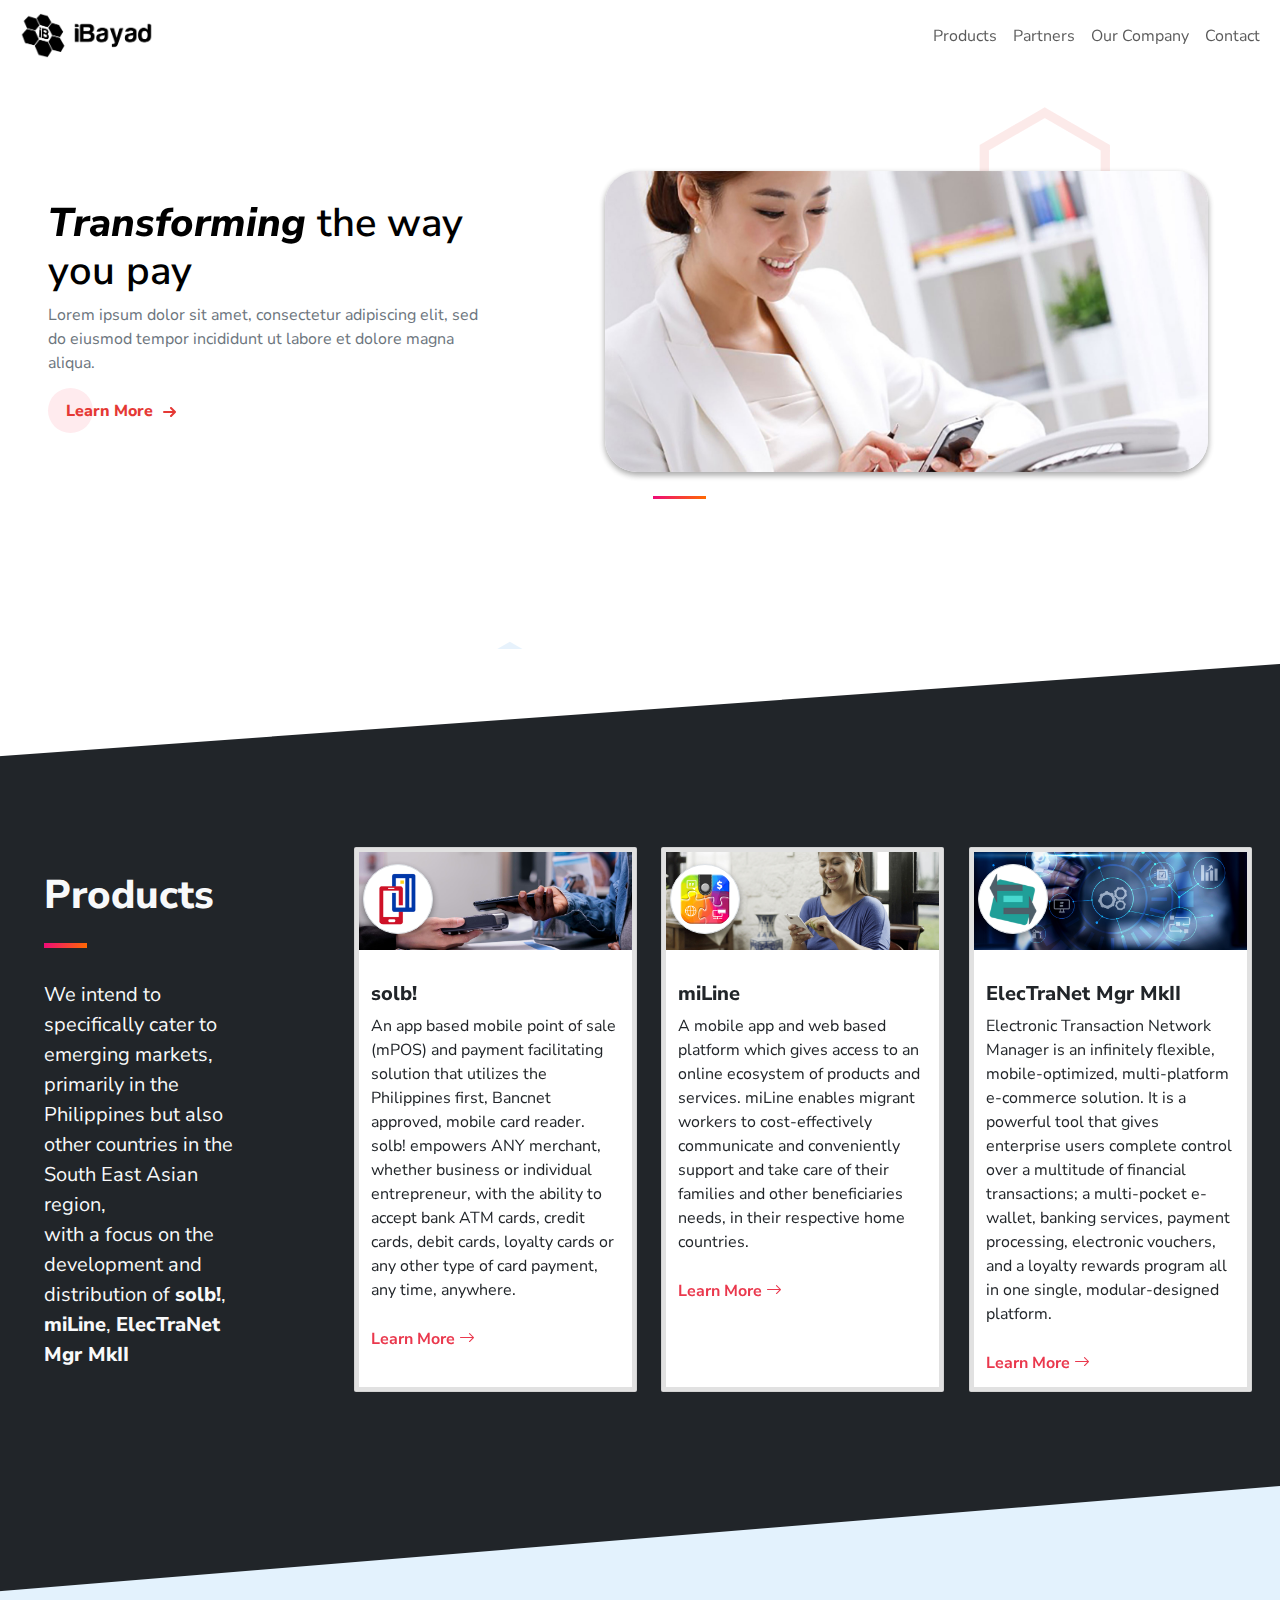
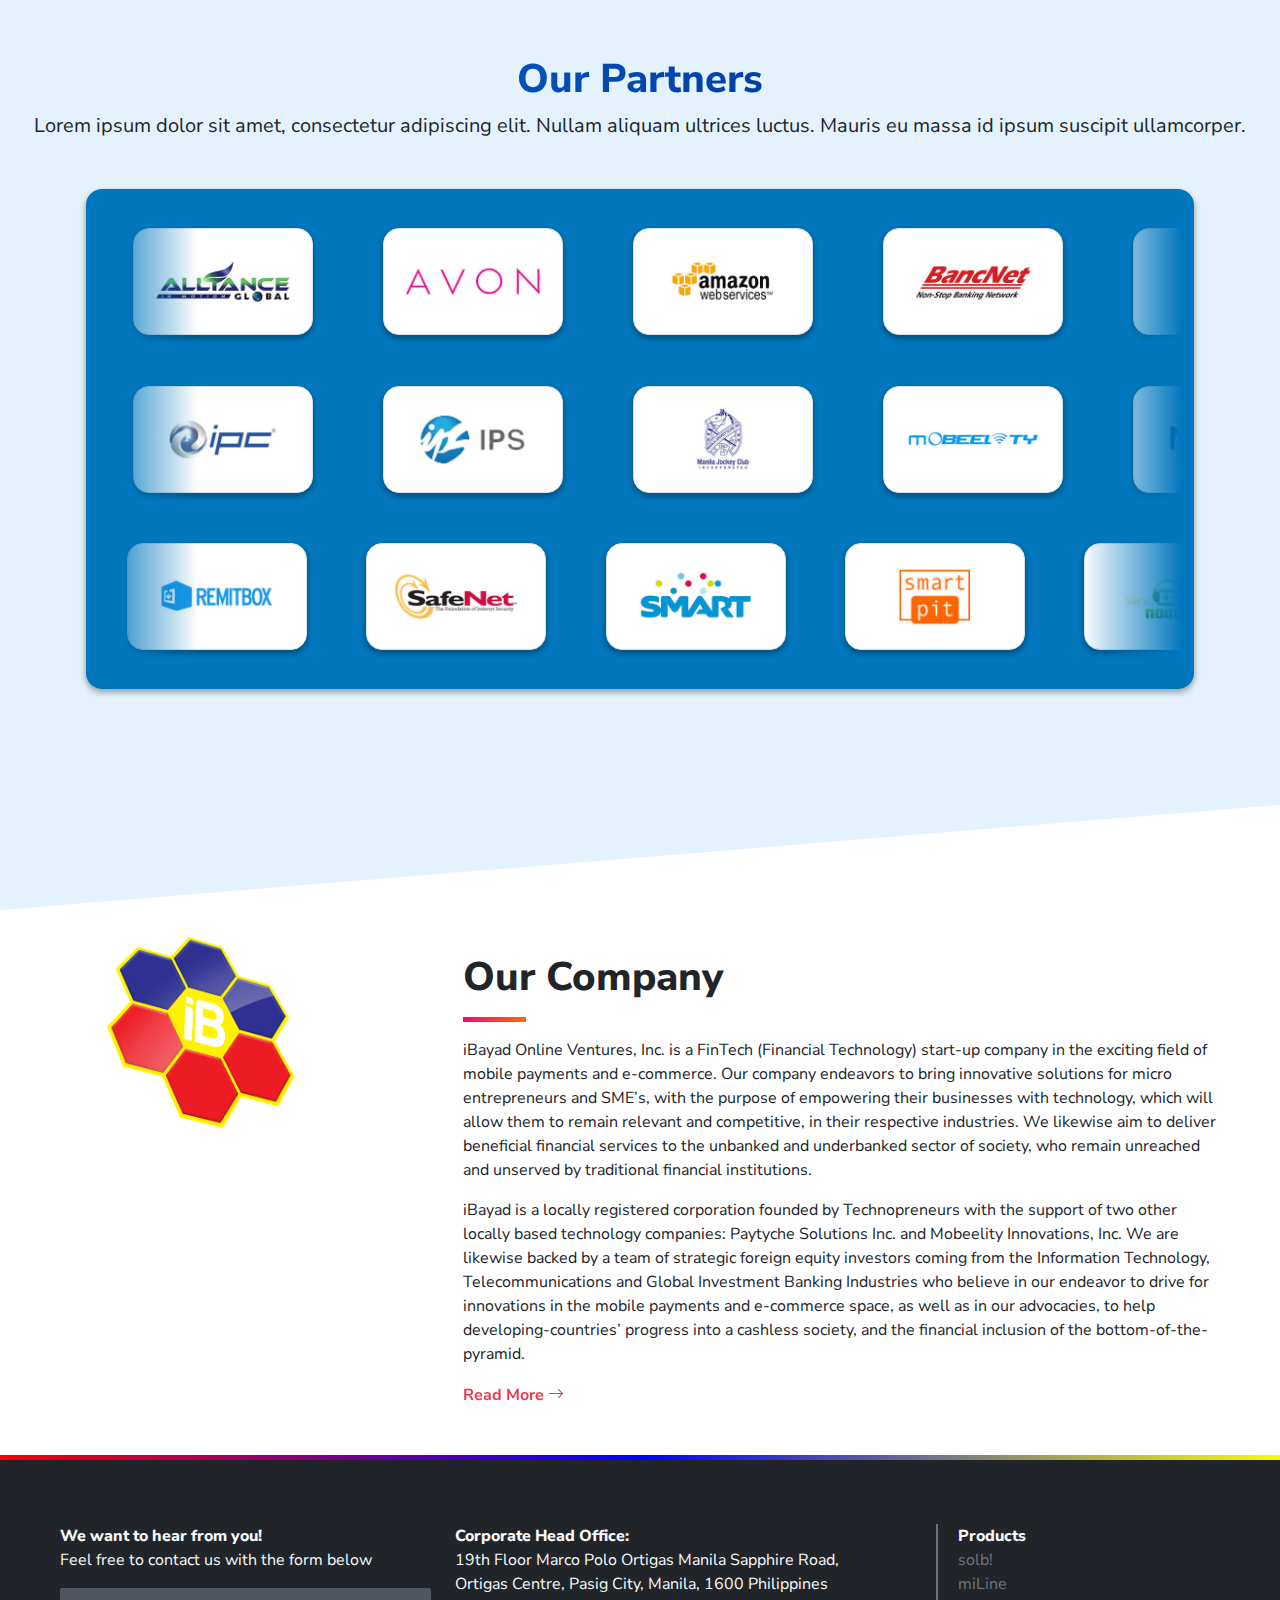
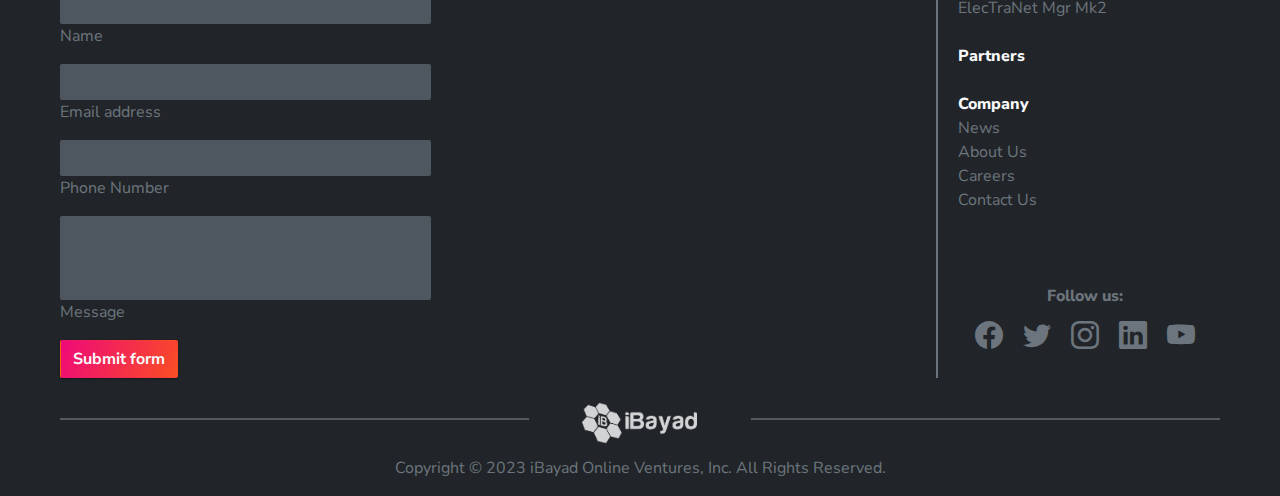
==== index.html @ d72956b1 "updates" ====
<!doctype html>
<html lang="en">
<head>
    <meta charset="utf-8">
    <meta name="viewport" content="width=device-width, initial-scale=1">
    <title>iBayad Online Ventures</title>
    <link href="./assets/thirdparty/bootstrap-5.3.0-alpha3-dist/css/bootstrap.min.css" rel="stylesheet">
    <link href="./assets/thirdparty/bootstrap-icons-1.9.1/bootstrap-icons.css" rel="stylesheet">
    <link href="./assets/local/css/ib-styling.css" rel="stylesheet">
    <link href="./assets/local/css/hover-animations.css" rel="stylesheet">
    <link href="./assets/local/css/ib-svg-dividers.css" rel="stylesheet">
    <!--    Added for TestillateJs-->
    <link href="./assets/thirdparty/animate.css" rel="stylesheet">
    <!--    -->
    <link href="./assets/thirdparty/animate-v4.1.1.css" rel="stylesheet">
    <link href="./assets/local/css/ib-logo-carousel.css" rel="stylesheet">
    <link href="./assets/local/css/ib-splide-carousel.css" rel="stylesheet">
    <link href="./assets/local/css/ib-navbar-toggle.css" rel="stylesheet">
    <link href="./assets/thirdparty/splide-4.1.3/dist/css/splide-core.min.css" rel="stylesheet">
    <link rel="icon" type="image/x-icon" href="./assets/images/logo/ib-logo-only-white.png">

    <script src="./assets/thirdparty/jquery-3.7.0.min.js"></script>
    <script src="./assets/thirdparty/jquery.fittext.js"></script>
    <script src="./assets/thirdparty/jquery.lettering.js"></script>
    <script src="./assets/thirdparty/jquery.textillate.js"></script>
    <script src="./assets/thirdparty/isotope.pkgd.min.js"></script>

    <script src="./assets/thirdparty/imakewebthings-waypoints-34d9f6d/lib/noframework.waypoints.min.js"></script>
    <script src="./assets/thirdparty/splide-4.1.3/dist/js/splide.min.js"></script>
    <style>
        #divMain{
            background-image: url('./assets/images/objects/polygon-scatter-haikei.svg');
            background-repeat: no-repeat;
            background-size: cover;
            background-color: rgba(255, 255, 255, 0.5);
        }


    </style>
</head>
<body class="body-bg">
<script type="application/javascript">
    var headings = '[{"index":0,"header":"[Meaningful] Financial Innovation","subheader":"Lorem ipsum dolor sit amet, consectetur adipiscing elit, sed do eiusmod tempor incididunt ut labore et dolore magna aliqua."},{"index":1,"header":"[Connecting] Everyone Financially","subheader":"Lorem ipsum dolor sit amet, consectetur adipiscing elit, sed do eiusmod tempor incididunt ut labore et dolore magna aliqua."},{"index":2,"header":"[Creating] a Better Medium of Exchange","subheader":"Lorem ipsum dolor sit amet, consectetur adipiscing elit, sed do eiusmod tempor incididunt ut labore et dolore magna aliqua."},{"index":3,"header":"[Efficient] Transactions","subheader":"Lorem ipsum dolor sit amet, consectetur adipiscing elit, sed do eiusmod tempor incididunt ut labore et dolore magna aliqua."},{"index":4,"header":"[Empowering] All Merchants","subheader":"Empowering all merchants with technology that will enable them to benefit from the efficiency of mobile and electronic transactions"},{"index":5,"header":"[Relieving] Customer Pain Points","subheader":"Relieving customer pain points in today\'s cumbersome, cash-centric environment"},{"index":6,"header":"[Aiding] Banks and Financial Institutions","subheader":"Aiding banks and financial institutions in their financial inclusion efforts to deliver services to the unbanked and underbanked sector of society"},{"index":7,"header":"[Assisting] Mobile Telecommunications Companies","subheader":"Assisting Mobile Telecommunications Companies and Electronic Money Operators that aim to provide meaningful and effective value added services to their subscribers"}]';
    var defaultHeader = '<strong class="tlt" style="font-style: italic"><i>Transforming</i></strong> the way you pay';
    var defaultSubheader = 'Lorem ipsum dolor sit amet, consectetur adipiscing elit, sed do eiusmod tempor incididunt ut labore et dolore magna aliqua.';
    $(document).ready(function() {
        $("#mainTxt").html(defaultHeader);
        $("#subTxt").html(defaultSubheader);
        initTextillate();

        //products div animation
        var waypointProducts = new Waypoint({
            element: document.getElementById('waypoint-products'),
            handler: function (direction) {
                $("#waypoint-products").show();
                if(direction=="down"){
                    $("#divProducts").addClass("animate__animated animate__slideInLeft");
                    $("#divProductsList").addClass("animate__animated animate__fadeInUp");
                    $("#hr-products").addClass("animate__animated animate__fadeInLeft animate__slow");
                } else {
                    $("#divProducts").removeClass("animate__animated animate__slideInLeft");
                    $("#divProductsList").removeClass("animate__animated animate__fadeInUp");
                    $("#hr-products").removeClass("animate__animated animate__fadeInLeft animate__slow");
                }

            },
            offset:'80%'
        });

        //partners div animation
        var waypointPartners = new Waypoint({
            element: document.getElementById('waypoint-partners'),
            handler: function (direction) {
                if(direction=="down"){
                    $("#waypoint-partners").addClass("animate__animated animate__fadeIn");
                } else {
                    $("#waypoint-partners").removeClass("animate__animated animate__fadeIn");
                }
            },
            offset:'85%'
        });


        var splide = new Splide( '.splide',{
            interval:8000,
            heightRatio:.5,
            autoplay: true,
            arrows: false,
            wheel: true,
            releaseWheel: true,
            direction: 'ttb',
            snap: true,
            perPage: 1,
            focus: 0,
            perMove: 1,
            pagination: false,
            flickMaxPages: 1,
            pauseOnHover: true,
            waitForTransition: true,
            rewind: true

        } );
        splide.mount();

        splide.on( 'move', function (newIndex,prevIndex,destIndex) {
            updateHeader(newIndex);
            $(".carousel-img").removeClass("zoom-out-image");
            $(".splide__slide:eq("+newIndex+") > img").addClass("zoom-out-image");
        });

        function updateHeader(index){
            if(index !== 0){
                let json = JSON.parse(headings);
                var headerObject = json.find(function(obj) {
                    return obj.index === index;
                });
                let mainTxt = headerObject.header.replace('[','<strong class="tlt" style="font-style: italic;">').replace(']','</strong>');
                mainTxt = mainTxt.replace('(','<u>').replace(')','</u>');
                $("#mainTxt").html(headerObject?mainTxt:defaultHeader);
                $("#subTxt").html(headerObject?headerObject.subheader:defaultSubheader);

                initTextillate();
            } else {
                $("#mainTxt").html(defaultHeader);
                $("#subTxt").html(defaultSubheader);
                initTextillate();
            }
        }

        function initTextillate(){
            $('.tlt').textillate({
                loop: true,
                initialDelay: 200,
                in: {effect: 'pulse', shuffle: true, delay: 50},
                out: {effect: 'pulse', shuffle: true, delay: 50}
            });
        }


        $(window).scroll(function () {
            if ($(this).scrollTop() > 50) {
                $('#back-to-top').fadeIn();
            } else {
                $('#back-to-top').fadeOut();
            }
        });
        // scroll body to 0px on click
        $('#back-to-top').click(function () {
            $('body,html').animate({
                scrollTop: 0
            }, 400);
            return false;
        });
    });

</script>

<nav class="navbar navbar-expand-lg navbar-light" style="background-color: transparent">
    <div class="container-fluid">
        <a class="navbar-brand px-2" href="index.html">
            <img src="./assets/images/logo/ib-logo-w-text-black.png" alt="Bootstrap" height="45">
        </a>
        <button class="navbar-toggler border-0 d-flex d-lg-none flex-column justify-content-around collapsed" type="button" data-bs-toggle="collapse" data-bs-target="#navbarSupportedContent" aria-controls="navbarSupportedContent" aria-expanded="false" aria-label="Toggle navigation">
            <span class="toggler-icon top-bar"></span>
            <span class="toggler-icon middle-bar"></span>
            <span class="toggler-icon bottom-bar"></span>
        </button>
        <div class="collapse navbar-collapse" id="navbarSupportedContent"> <ul class="navbar-nav ms-auto mb-2 mb-lg-0">
            <li class="nav-item hvr-underline-from-center">
                <a class="nav-link" aria-current="page" href="#divProducts">Products</a>
            </li>
            <li class="nav-item hvr-underline-from-center">
                <a class="nav-link" href="#divPartners">Partners</a>
            </li>
            <li class="nav-item hvr-underline-from-center">
                <a class="nav-link" href="#divCompany">Our Company</a>
            </li>
            <li class="nav-item hvr-underline-from-center">
                <a class="nav-link" href="#divContact">Contact</a>
            </li>
        </ul>
        </div>
    </div>
</nav>
<div class="container-fluid">
    <div class="row d-flex h-100">
        <div class="px-0 d-none d-sm-block" style="min-height: 100px"></div>
        <div class="px-0 d-block d-sm-none" style="min-height: 50px"></div>
        <div class="col-md-5 text-white d-flex px-5">
            <div class="row align-self-center pb-5">
                <h1 id="mainTxt" class="text-black ib-font-semibold"></h1>
                <p id="subTxt" class="text-secondary"></p>
                <div class="col mt-2">
                    <a class="ib-link btn-learn-more"  href="#divProducts">
                        <span>Learn More</span>
                        <svg viewBox="0 0 13 10" height="10px" width="15px">
                            <path d="M1,5 L11,5"></path>
                            <polyline points="8 1 12 5 8 9"></polyline>
                        </svg>
                    </a>
                    <!--                    <a type="button" href="#divProducts" class="btn btn-ib-main hvr-forward">Learn more <i class="bi bi-arrow-right"></i></a>-->
                </div>
            </div>
        </div>
        <div class="col-md-7 d-flex">
            <div class="ib-img-objects d-none d-md-block" style="opacity: .1"><img src="./assets/images/objects/polygon-scatter-haikei-red-outline.svg" style="width: 35%;height: auto;position: absolute;top:100px;right:0;z-index: 10"></div>
            <div class="ib-img-objects d-none d-md-block" style="opacity: .1"><img src="./assets/images/objects/polygon-scatter-haikei-blue-2.svg" style="width: 35%;height: auto;position: absolute;bottom:50px;right:450px;z-index: 10"></div>
            <div class="row align-self-center justify-content-center mx-md-5 mx-2">
                <div class="splide" role="group" aria-label="Splide Basic HTML Example">
                    <div class="splide__track rounded-5 ib-shadow">
                        <ul class="splide__list">
                            <li class="splide__slide"><img class="img-fluid carousel-img zoom-out-image" src="./assets/images/carousel/Woman-Smiling.jpg"></li>
                            <li class="splide__slide"><img class="img-fluid carousel-img" src="./assets/images/carousel/Hand-Mobile-Phone.jpg"></li>
                            <li class="splide__slide"><img class="img-fluid carousel-img" src="./assets/images/carousel/Mobile-Credit-Card-Payment-2.jpg"></li>
                            <li class="splide__slide"><img class="img-fluid carousel-img" src="./assets/images/carousel/Woman-Phone-Sofa.jpg"></li>
                            <li class="splide__slide"><img class="img-fluid carousel-img" src="./assets/images/carousel/Woman-Merchant.jpg"></li>
                            <li class="splide__slide"><img class="img-fluid carousel-img" src="./assets/images/carousel/JolliJeep.jpg"></li>
                            <li class="splide__slide"><img class="img-fluid carousel-img" src="./assets/images/carousel/Hand-Bank-Exchange.jpg"></li>
                            <li class="splide__slide"><img class="img-fluid carousel-img" src="./assets/images/carousel/Telecommunications-Towers.jpg"></li>
                        </ul>
                    </div>
                    <div class="splide__progress mx-5 mt-4">
                        <div class="splide__progress__bar">
                        </div>
                    </div>
                </div>
                <!--                <img src="./assets/images/page/landing.jpg" class="img-fluid" alt="...">-->
            </div>
        </div>
        <div class="ib-img-objects d-none d-md-block" style="opacity: .3"><img src="./assets/images/objects/polygon-scatter-haikei-red.svg" style="width: 10%;height: auto;position: absolute;bottom: 20px;z-index: 10;"></div>
        <div class="ib-img-objects d-none d-md-block" style="opacity: .1"><img src="./assets/images/objects/polygon-scatter-haikei-blue.svg" style="width: 15%;height: auto;position: absolute;bottom: 35px;left:70px"></div>
        <div class="ib-img-objects d-none d-md-block" style="opacity: .2"><img src="./assets/images/objects/polygon-scatter-haikei-yellow.svg" style="width: 20%;height: auto;position: absolute;bottom: 60px;left: 5px"></div>
        <div class="px-0" style="min-height: 150px"></div>
    </div>
</div>
<div class="row h-100 bg-dark" style="position: relative;display: none" id="waypoint-products">
    <div class="container-fluid">
        <div class="row">
            <div class="custom-shape-divider-top-1684836416">
                <svg data-name="Layer 1" xmlns="http://www.w3.org/2000/svg" viewBox="0 0 1200 120" preserveAspectRatio="none">
                    <path d="M1200 120L0 16.48 0 0 1200 0 1200 120z" class="shape-fill"></path>
                </svg>
            </div>
            <div class="px-0" style="min-height: 150px"></div>
            <div class="col-md-3 bg-dark py-5 d-flex align-items-center animated-product" id="divProducts">
                <div class="row mx-3 px-3">
                    <h1 class="text-light ib-font-extrabold">Products</h1>
                    <div class="col-md-12"> <hr class="ib-landing-hr" id="hr-products"></div>
                    <p class="text-light fs-5 mt-3">We intend to specifically cater to emerging markets, primarily in the Philippines but also other countries in the South East Asian region,<br>with a focus on the development and distribution of <strong>solb!</strong>, <strong>miLine</strong>, <strong>ElecTraNet Mgr MkII</strong></p>
                </div>
            </div>
            <div class="col-md-9" id="divProductsList">
                <div class="container-fluid">
                    <div class="row d-flex justify-content-around py-5 px-3">
                        <div class="col-xs-12 col-md-4 d-flex align-items-stretch">
                            <div class="card card mb-3 px-0 ib-card-landing ib-card-hover hvr-float hvr-outline-out">
                                <div class="ib-card-img-top-radius" style="background: url('./assets/images/products/solb.jpg')">
                                    <img src="./assets/images/products/solb-logo-200x200.png" class="img-thumbnail rounded-circle my-3 ms-2 w-25 ib-shadow" alt="...">
                                </div>
                                <div class="card-body">
                                    <h5 class="card-title mt-3"><strong>solb!</strong></h5>
                                    <p class="card-text text-start">An app based mobile point of sale (mPOS) and payment facilitating solution that utilizes the Philippines first, Bancnet approved, mobile card reader. solb! empowers ANY merchant, whether business or individual entrepreneur, with the ability to accept bank ATM cards, credit cards, debit cards, loyalty cards or any other type of card payment, any time, anywhere.</p>
                                </div>
                                <div class="card-footer bg-white border-top-0 mb-2">
                                    <a class="ib-link ib-font-bold hvr-forward" href="#" target="_blank">Learn More <i class="bi bi-arrow-right hvr-icon"></i></a>
                                </div>
                            </div>

                        </div>
                        <div class="col-xs-12 col-md-4 d-flex align-items-stretch">
                            <div class="card mb-3 px-0 ib-card-landing hvr-float hvr-outline-out">
                                <div class="ib-card-img-top-radius" style="background: url('./assets/images/products/miline.jpg')">
                                    <img src="./assets/images/products/miLine-logo-200x200.png" class="img-thumbnail rounded-circle my-3 ms-2 w-25 ib-shadow" alt="...">
                                </div>
                                <div class="card-body">
                                    <h5 class="card-title mt-3"><strong>miLine</strong></h5>
                                    <p class="card-text text-start">A mobile app and web based platform which gives access to an online ecosystem of products and services. miLine enables migrant workers to cost-effectively communicate and conveniently support and take care of their families and other beneficiaries needs, in their respective home countries.</p>
                                </div>
                                <div class="card-footer bg-white border-top-0 mb-2">
                                    <a class="ib-link ib-font-bold hvr-forward" href="#" target="_blank">Learn More <i class="bi bi-arrow-right hvr-icon"></i></a>
                                </div>
                            </div>
                        </div>
                        <div class="col-xs-12 col-md-4 d-flex align-items-stretch">
                            <div class="card mb-3 px-0 ib-card-landing hvr-float hvr-outline-out">
                                <div class="ib-card-img-top-radius" style="background: url('./assets/images/products/electra.jpg')">
                                    <img src="./assets/images/products/ElecTraNet-logo-200x200.png" class="img-thumbnail rounded-circle my-3 ms-2 w-25 ib-shadow" alt="...">
                                </div>
                                <div class="card-body">
                                    <h5 class="card-title mt-3"><strong>ElecTraNet Mgr MkII</strong></h5>
                                    <p class="card-text text-start">Electronic Transaction Network Manager is an infinitely flexible, mobile-optimized, multi-platform e-commerce solution. It is a powerful tool that gives enterprise users complete control over a multitude of financial transactions; a multi-pocket e-wallet, banking services, payment processing, electronic vouchers, and a loyalty rewards program all in one single, modular-designed platform.</p>
                                </div>
                                <div class="card-footer bg-white border-top-0 mb-2">
                                    <a class="ib-link ib-font-bold hvr-forward" href="#" target="_blank">Learn More <i class="bi bi-arrow-right hvr-icon"></i></a>
                                </div>
                            </div>
                        </div>
                    </div>
                </div>
            </div>
            <div class="px-0" style="min-height: 150px"></div>
            <div class="custom-shape-divider-bottom-1685080111">
                <svg data-name="Layer 1" xmlns="http://www.w3.org/2000/svg" viewBox="0 0 1200 120" preserveAspectRatio="none">
                    <path d="M1200 120L0 16.48 0 0 1200 0 1200 120z" class="shape-fill"></path>
                </svg>
            </div>
        </div>
    </div>

</div>
<div class="col-12 ib-landing-bg-partners" id="divPartners">
<div class="container-fluid">
    <div class="row text-center">
        <h1 class="ib-landing-heading ib-font-extrabold mt-5">Our Partners</h1>
        <p class="text-dark fs-5 mb-5">Lorem ipsum dolor sit amet, consectetur adipiscing elit. Nullam aliquam ultrices luctus. Mauris eu massa id ipsum suscipit ullamcorper.</p>
    </div>
</div>
<div class="row border-5">
<div class="container rounded-4 ib-landing-bg-blue pt-4 ib-shadow" id="waypoint-partners" style="width: 85%;">
<div class="slider my-1">
    <div class="slide-track-1">
        <div class="slide">
            <img class="img-thumbnail rounded-4 ib-shadow" src="./assets/images/partners/partners-logo-aim-global-300x150.jpg" alt="AIM Global" width="300" height="150" loading="lazy">
        </div>
        <div class="slide">
            <img class="img-thumbnail rounded-4 ib-shadow" src="./assets/images/partners/partners-logo-avon-300x150.jpg" alt="Avon" width="300" height="150" loading="lazy">
        </div>
        <div class="slide">
            <img class="img-thumbnail rounded-4 ib-shadow" src="./assets/images/partners/partners-logo-amazon-web-services-300x150.jpg" alt="Amazon Web Services" width="300" height="150" loading="lazy">
        </div>
        <div class="slide">
            <img class="img-thumbnail rounded-4 ib-shadow" src="./assets/images/partners/partners-logo-bancnet-300x150.jpg" alt="BancNet" width="300" height="150" loading="lazy">
        </div>
        <div class="slide">
            <img class="img-thumbnail rounded-4 ib-shadow" src="./assets/images/partners/partners-logo-bayad-center-1-300x150.jpg" alt="Bayad Center" width="300" height="150" loading="lazy">
        </div>
        <div class="slide">
            <img class="img-thumbnail rounded-4 ib-shadow" src="./assets/images/partners/partners-logo-bpi-globe-banko-300x150.jpg" alt="BPI BanKo" width="300" height="150" loading="lazy">
        </div>
        <div class="slide">
            <img class="img-thumbnail rounded-4 ib-shadow" src="./assets/images/partners/partners-logo-cutting-edge-300x150.jpg" alt="Cutting Edge" width="300" height="150" loading="lazy">
        </div>
        <div class="slide">
            <img class="img-thumbnail rounded-4 ib-shadow" src="./assets/images/partners/partners-logo-ecpay-300x150.jpg" alt="ECPay" width="300" height="150" loading="lazy">
        </div>
        <div class="slide">
            <img class="img-thumbnail rounded-4 ib-shadow" src="./assets/images/partners/partners-logo-filmon-300x150.jpg" alt="Filmon" width="300" height="150" loading="lazy">
        </div>
        <div class="slide">
            <img class="img-thumbnail rounded-4 ib-shadow" src="./assets/images/partners/partners-logo-gametime-300x150.jpg" alt="Gametime" width="300" height="150" loading="lazy">
        </div>
        <div class="slide">
            <img class="img-thumbnail rounded-4 ib-shadow" src="./assets/images/partners/partners-logo-generika-300x150.jpg" alt="Generika" width="300" height="150" loading="lazy">
        </div>

        <div class="slide">
            <img class="img-thumbnail rounded-4 ib-shadow" src="./assets/images/partners/partners-logo-aim-global-300x150.jpg" alt="AIM Global" width="300" height="150" loading="lazy">
        </div>
        <div class="slide">
            <img class="img-thumbnail rounded-4 ib-shadow" src="./assets/images/partners/partners-logo-avon-300x150.jpg" alt="Avon" width="300" height="150" loading="lazy">
        </div>

        <div class="slide">
            <img class="img-thumbnail rounded-4 ib-shadow" src="./assets/images/partners/partners-logo-amazon-web-services-300x150.jpg" alt="Amazon Web Services" width="300" height="150" loading="lazy">
        </div>
        <div class="slide">
            <img class="img-thumbnail rounded-4 ib-shadow" src="./assets/images/partners/partners-logo-bancnet-300x150.jpg" alt="BancNet" width="300" height="150" loading="lazy">
        </div>
        <div class="slide">
            <img class="img-thumbnail rounded-4 ib-shadow" src="./assets/images/partners/partners-logo-bayad-center-1-300x150.jpg" alt="Bayad Center" width="300" height="150" loading="lazy">
        </div>
        <div class="slide">
            <img class="img-thumbnail rounded-4 ib-shadow" src="./assets/images/partners/partners-logo-bpi-globe-banko-300x150.jpg" alt="BPI BanKo" width="300" height="150" loading="lazy">
        </div>
        <div class="slide">
            <img class="img-thumbnail rounded-4 ib-shadow" src="./assets/images/partners/partners-logo-cutting-edge-300x150.jpg" alt="Cutting Edge" width="300" height="150" loading="lazy">
        </div>
        <div class="slide">
            <img class="img-thumbnail rounded-4 ib-shadow" src="./assets/images/partners/partners-logo-ecpay-300x150.jpg" alt="ECPay" width="300" height="150" loading="lazy">
        </div>
        <div class="slide">
            <img class="img-thumbnail rounded-4 ib-shadow" src="./assets/images/partners/partners-logo-filmon-300x150.jpg" alt="Filmon" width="300" height="150" loading="lazy">
        </div>
        <div class="slide">
            <img class="img-thumbnail rounded-4 ib-shadow" src="./assets/images/partners/partners-logo-gametime-300x150.jpg" alt="Gametime" width="300" height="150" loading="lazy">
        </div>
        <div class="slide">
            <img class="img-thumbnail rounded-4 ib-shadow" src="./assets/images/partners/partners-logo-generika-300x150.jpg" alt="Generika" width="300" height="150" loading="lazy">
        </div>
    </div>
</div>
<div class="slider my-1">
    <div class="slide-track-2">
        <div class="slide">
            <img class="img-thumbnail rounded-4 ib-shadow" src="./assets/images/partners/partners-logo-ipc-300x150.jpg" alt="IPC" width="300" height="150" loading="lazy">
        </div>
        <div class="slide">
            <img class="img-thumbnail rounded-4 ib-shadow" src="./assets/images/partners/partners-logo-ips-300x150.jpg" alt="IPS" width="300" height="150" loading="lazy">
        </div>
        <div class="slide">
            <img class="img-thumbnail rounded-4 ib-shadow" src="./assets/images/partners/partners-logo-manila-jockey-club-300x150.jpg" alt="Manila Jockey" width="300" height="150" loading="lazy">
        </div>
        <div class="slide">
            <img class="img-thumbnail rounded-4 ib-shadow" src="./assets/images/partners/partners-logo-mobeelity-300x150.jpg" alt="Mobeelity" width="300" height="150" loading="lazy">
        </div>
        <div class="slide">
            <img class="img-thumbnail rounded-4 ib-shadow" src="./assets/images/partners/partners-logo-mynt-300x150.jpg" alt="Mynt" width="300" height="150" loading="lazy">
        </div>
        <div class="slide">
            <img class="img-thumbnail rounded-4 ib-shadow" src="./assets/images/partners/partners-logo-nets-300x150.jpg" alt="Nets" width="300" height="150" loading="lazy">
        </div>
        <div class="slide">
            <img class="img-thumbnail rounded-4 ib-shadow" src="./assets/images/partners/partners-logo-nexmo-300x150.jpg" alt="Nexmo" width="300" height="150" loading="lazy">
        </div>
        <div class="slide">
            <img class="img-thumbnail rounded-4 ib-shadow" src="./assets/images/partners/partners-logo-paymaya-300x150.jpg" alt="Paymaya" width="300" height="150" loading="lazy">
        </div>
        <div class="slide">
            <img class="img-thumbnail rounded-4 ib-shadow" src="./assets/images/partners/partners-logo-paypal-300x150.jpg" alt="PayPal" width="300" height="150" loading="lazy">
        </div>
        <div class="slide">
            <img class="img-thumbnail rounded-4 ib-shadow" src="./assets/images/partners/partners-logo-paytyche-300x150.jpg" alt="Paytyche" width="300" height="150" loading="lazy">
        </div>
        <div class="slide">
            <img class="img-thumbnail rounded-4 ib-shadow" src="./assets/images/partners/partners-logo-philarp-300x150.jpg" alt="Philarp" width="300" height="150" loading="lazy">
        </div>

        <div class="slide">
            <img class="img-thumbnail rounded-4 ib-shadow" src="./assets/images/partners/partners-logo-ipc-300x150.jpg" alt="IPC" width="300" height="150" loading="lazy">
        </div>
        <div class="slide">
            <img class="img-thumbnail rounded-4 ib-shadow" src="./assets/images/partners/partners-logo-ips-300x150.jpg" alt="IPS" width="300" height="150" loading="lazy">
        </div>
        <div class="slide">
            <img class="img-thumbnail rounded-4 ib-shadow" src="./assets/images/partners/partners-logo-manila-jockey-club-300x150.jpg" alt="Manila Jockey" width="300" height="150" loading="lazy">
        </div>
        <div class="slide">
            <img class="img-thumbnail rounded-4 ib-shadow" src="./assets/images/partners/partners-logo-mobeelity-300x150.jpg" alt="Mobeelity" width="300" height="150" loading="lazy">
        </div>
        <div class="slide">
            <img class="img-thumbnail rounded-4 ib-shadow" src="./assets/images/partners/partners-logo-mynt-300x150.jpg" alt="Mynt" width="300" height="150" loading="lazy">
        </div>
        <div class="slide">
            <img class="img-thumbnail rounded-4 ib-shadow" src="./assets/images/partners/partners-logo-nets-300x150.jpg" alt="Nets" width="300" height="150" loading="lazy">
        </div>
        <div class="slide">
            <img class="img-thumbnail rounded-4 ib-shadow" src="./assets/images/partners/partners-logo-nexmo-300x150.jpg" alt="Nexmo" width="300" height="150" loading="lazy">
        </div>
        <div class="slide">
            <img class="img-thumbnail rounded-4 ib-shadow" src="./assets/images/partners/partners-logo-paymaya-300x150.jpg" alt="Paymaya" width="300" height="150" loading="lazy">
        </div>
        <div class="slide">
            <img class="img-thumbnail rounded-4 ib-shadow" src="./assets/images/partners/partners-logo-paypal-300x150.jpg" alt="PayPal" width="300" height="150" loading="lazy">
        </div>
        <div class="slide">
            <img class="img-thumbnail rounded-4 ib-shadow" src="./assets/images/partners/partners-logo-paytyche-300x150.jpg" alt="Paytyche" width="300" height="150" loading="lazy">
        </div>
        <div class="slide">
            <img class="img-thumbnail rounded-4 ib-shadow" src="./assets/images/partners/partners-logo-philarp-300x150.jpg" alt="Philarp" width="300" height="150" loading="lazy">
        </div>
    </div>
</div>
<div class="slider my-1">
    <div class="slide-track-1">
        <div class="slide">
            <img class="img-thumbnail rounded-4 ib-shadow" src="./assets/images/partners/partners-logo-remitbox-300x150.jpg" alt="Remitbox" width="300" height="150" loading="lazy">
        </div>
        <div class="slide">
            <img class="img-thumbnail rounded-4 ib-shadow" src="./assets/images/partners/partners-logo-safenet-300x150.jpg" alt="Safenet" width="300" height="150" loading="lazy">
        </div>
        <div class="slide">
            <img class="img-thumbnail rounded-4 ib-shadow" src="./assets/images/partners/partners-logo-smart-300x150.jpg" alt="Smart" width="300" height="150" loading="lazy">
        </div>
        <div class="slide">
            <img class="img-thumbnail rounded-4 ib-shadow" src="./assets/images/partners/partners-logo-smart-pit-300x150.jpg" alt="Smart Pit" width="300" height="150" loading="lazy">
        </div>
        <div class="slide">
            <img class="img-thumbnail rounded-4 ib-shadow" src="./assets/images/partners/partners-logo-tara-nood-tayo-300x150.jpg" alt="Tara Nood Tayo" width="300" height="150" loading="lazy">
        </div>
        <div class="slide">
            <img class="img-thumbnail rounded-4 ib-shadow" src="./assets/images/partners/partners-logo-transferto-300x150.jpg" alt="Transfer To" width="300" height="150" loading="lazy">
        </div>
        <div class="slide">
            <img class="img-thumbnail rounded-4 ib-shadow" src="./assets/images/partners/partners-logo-trufidelity-300x150.jpg" alt="Trufidelity" width="300" height="150" loading="lazy">
        </div>
        <div class="slide">
            <img class="img-thumbnail rounded-4 ib-shadow" src="./assets/images/partners/partners-logo-voip-switch-300x150.jpg" alt="Voip Switch" width="300" height="150" loading="lazy">
        </div>
        <div class="slide">
            <img class="img-thumbnail rounded-4 ib-shadow" src="./assets/images/partners/partners-logo-wazile-300x150.jpg" alt="Wazile" width="300" height="150" loading="lazy">
        </div>
        <div class="slide">
            <img class="img-thumbnail rounded-4 ib-shadow" src="./assets/images/partners/partners-logo-wowza-300x150.jpg" alt="Wowza" width="300" height="150" loading="lazy">
        </div>
        <div class="slide">
            <img class="img-thumbnail rounded-4 ib-shadow" src="./assets/images/partners/partners-logo-zed-300x150.jpg" alt="Zed" width="300" height="150" loading="lazy">
        </div>

        <div class="slide">
            <img class="img-thumbnail rounded-4 ib-shadow" src="./assets/images/partners/partners-logo-remitbox-300x150.jpg" alt="Remitbox" width="300" height="150" loading="lazy">
        </div>
        <div class="slide">
            <img class="img-thumbnail rounded-4 ib-shadow" src="./assets/images/partners/partners-logo-safenet-300x150.jpg" alt="Safenet" width="300" height="150" loading="lazy">
        </div>
        <div class="slide">
            <img class="img-thumbnail rounded-4 ib-shadow" src="./assets/images/partners/partners-logo-smart-300x150.jpg" alt="Smart" width="300" height="150" loading="lazy">
        </div>
        <div class="slide">
            <img class="img-thumbnail rounded-4 ib-shadow" src="./assets/images/partners/partners-logo-smart-pit-300x150.jpg" alt="Smart Pit" width="300" height="150" loading="lazy">
        </div>
        <div class="slide">
            <img class="img-thumbnail rounded-4 ib-shadow" src="./assets/images/partners/partners-logo-tara-nood-tayo-300x150.jpg" alt="Tara Nood Tayo" width="300" height="150" loading="lazy">
        </div>
        <div class="slide">
            <img class="img-thumbnail rounded-4 ib-shadow" src="./assets/images/partners/partners-logo-transferto-300x150.jpg" alt="Transfer To" width="300" height="150" loading="lazy">
        </div>
        <div class="slide">
            <img class="img-thumbnail rounded-4 ib-shadow" src="./assets/images/partners/partners-logo-trufidelity-300x150.jpg" alt="Trufidelity" width="300" height="150" loading="lazy">
        </div>
        <div class="slide">
            <img class="img-thumbnail rounded-4 ib-shadow" src="./assets/images/partners/partners-logo-voip-switch-300x150.jpg" alt="Voip Switch" width="300" height="150" loading="lazy">
        </div>
        <div class="slide">
            <img class="img-thumbnail rounded-4 ib-shadow" src="./assets/images/partners/partners-logo-wazile-300x150.jpg" alt="Wazile" width="300" height="150" loading="lazy">
        </div>
        <div class="slide">
            <img class="img-thumbnail rounded-4 ib-shadow" src="./assets/images/partners/partners-logo-wowza-300x150.jpg" alt="Wowza" width="300" height="150" loading="lazy">
        </div>
        <div class="slide">
            <img class="img-thumbnail rounded-4 ib-shadow" src="./assets/images/partners/partners-logo-zed-300x150.jpg" alt="Zed" width="300" height="150" loading="lazy">
        </div>
        <div class="slide">
            <img class="img-thumbnail rounded-4 ib-shadow" src="./assets/images/partners/partners-logo-remitbox-300x150.jpg" alt="Remitbox" width="300" height="150" loading="lazy">
        </div>
    </div>
</div>
</div>
</div>
<div class="px-0" style="min-height: 100px"></div>
</div>
<div class="row multi-color-border" style="position: relative">
    <div class="px-0" style="min-height: 100px"></div>
    <div class="custom-shape-divider-top-1685080178">
        <svg data-name="Layer 1" xmlns="http://www.w3.org/2000/svg" viewBox="0 0 1200 120" preserveAspectRatio="none">
            <path d="M1200 120L0 16.48 0 0 1200 0 1200 120z" class="shape-fill"></path>
        </svg>
    </div>
    <div class="row py-5 h-100 " id="divCompany">
        <div class="col-sm-12 col-md-4">
            <div class="row justify-content-center">
                <img src="./assets/images/logo/ibayad-logo.png" class="img-fluid w-50" alt="...">
            </div>
        </div>
        <div class="col-sm-12 col-md-8">
            <div class="row">
                <div class="container px-5">
                    <h1 class="ib-font-extrabold pt-3">Our Company</h1>
                    <div class="col-md-5"> <hr class="ib-landing-hr"></div>
                    <p>iBayad Online Ventures, Inc. is a FinTech (Financial Technology) start-up company in the exciting field of mobile payments and e-commerce. Our company endeavors to bring innovative solutions for micro entrepreneurs and SME’s, with the purpose of empowering their businesses with technology, which will allow them to remain relevant and competitive, in their respective industries. We likewise aim to deliver beneficial financial services to the unbanked and underbanked sector of society, who remain unreached and unserved by traditional financial institutions.</p>
                    <p>iBayad is a locally registered corporation founded by Technopreneurs with the support of two other locally based technology companies: Paytyche Solutions Inc. and Mobeelity Innovations, Inc. We are likewise backed by a team of strategic foreign equity investors coming from the Information Technology, Telecommunications and Global Investment Banking Industries who believe in our endeavor to drive for innovations in the mobile payments and e-commerce space, as well as in our advocacies, to help developing-countries’ progress into a cashless society, and the financial inclusion of the bottom-of-the-pyramid.</p>
                    <!--                    <p>iBayad is about bringing the best and brightest innovations brought about by the convergence in Financial Services and Mobile Communications. Our solutions demonstrate an incremental and radical / disruptive innovation in the development of applications, processes, products or business models for the financial services and mobile communications industry. We are driven by our passion to help improve every person’s life in this current mobile commerce revolution era.</p>-->
                    <!--                    <p>Our mission is to accelerate the adoption and transformation of every consumer’s traditional spending behaviour from cash-centric transactions to card and mobile payments, as the standard payment format in this new information economy.</p>-->
                    <!--                    <p>To achieve our objectives, we are utilizing our home-grown and award winning technologies and software systems currently deployed in over 30 countries worldwide.</p>-->
                    <a class="ib-link ib-font-bold hvr-forward" href="#" target="_blank">Read More <i class="bi bi-arrow-right hvr-icon"></i></a>
                </div>
            </div>
        </div>
    </div>
</div>
<a id="back-to-top" href="#" class="btn btn-ib-main back-to-top rounded-5 ib-shadow" role="button"><i class="bi bi-chevron-up"></i></a>

<footer class="footer bg-dark">
    <div class="container-fluid pt-5">
        <div class="row px-5">
            <div class="col-md-4 mt-3" id="divContact">
                <p class="text-light">
                    <strong>We want to hear from you!</strong><br>
                    Feel free to contact us with the form below
                </p>
                <form class="" autocomplete="off">
                    <div class="mb-3">
                        <input type="text" class="form-control ib-form-control-light" id="name" required>
                        <label class="text-secondary" for="name">Name</label>
                    </div>
                    <div class="mb-3">
                        <input type="email" class="form-control ib-form-control-light" id="email" placeholder="" required>
                        <label class="text-secondary" for="email">Email address</label>
                    </div>
                    <div class="mb-3">
                        <input type="tel" class="form-control ib-form-control-light" id="msisdn" placeholder="" required>
                        <label class="text-secondary" for="msisdn">Phone Number</label>
                    </div>
                    <div class="mb-3">
                        <textarea class="form-control ib-form-control-light" rows="3" style="resize: none;" placeholder="" id="message" required></textarea>
                        <label class="text-secondary" for="message">Message</label>
                    </div>
                    <div class="col-12">
                        <button class="text-light btn btn-ib-main" type="submit">Submit form</button>
                    </div>
                </form>
            </div>
            <div class="col-md-5 mt-3">
                <p class="text-light">
                    <strong>Corporate Head Office:</strong><br>
                    19th Floor Marco Polo Ortigas Manila Sapphire Road, <br>Ortigas Centre, Pasig City, Manila, 1600 Philippines
                </p>
                <iframe class="rounded-1 border-danger border-5 d-none d-sm-block w-100" src="https://www.google.com/maps/embed?pb=!1m18!1m12!1m3!1d3861.202946528677!2d121.06313949999999!3d14.5875086!2m3!1f0!2f0!3f0!3m2!1i1024!2i768!4f13.1!3m3!1m2!1s0x3397c810a3ceb873%3A0x6999036523327d54!2siBayad%20Online%20Ventures%20Inc.!5e0!3m2!1sen!2sph!4v1684312450882!5m2!1sen!2sph" width="550" height="287" allowfullscreen="" loading="lazy" referrerpolicy="no-referrer-when-downgrade"></iframe>
            </div>
            <div class="col-md-3 mt-3 border-start border-secondary border-2">
                <div class="mx-2">
                    <p class="mb-4">
                        <strong class="text-light">Products</strong><br>
                        <a class="link-light ib-link-secondary link-underline-opacity-0" href="http://www.solb.ph/" target="_blank">solb!</a><br>
                        <a class="link-light ib-link-secondary link-underline-opacity-0" href="http://www.migrantlifeline.com/" target="_blank">miLine</a><br>
                        <a class="link-light ib-link-secondary link-underline-opacity-0" href="http://www.migrantlifeline.com/" target="_blank">ElecTraNet Mgr Mk2</a>
                    </p>
                    <p class="mb-4">
                        <strong><a class="link-light link-underline-opacity-0" href="http://www.solb.ph/" target="_blank">Partners</a></strong><br>
                    </p>
                    <p class="mb-4">
                        <strong class="text-light">Company</strong><br>
                        <a class="link-light ib-link-secondary link-underline-opacity-0" href="http://www.solb.ph/" target="_blank">News</a><br>
                        <a class="link-light ib-link-secondary link-underline-opacity-0" href="http://www.solb.ph/" target="_blank">About Us</a><br>
                        <a class="link-light ib-link-secondary link-underline-opacity-0" href="http://www.migrantlifeline.com/" target="_blank">Careers</a><br>
                        <a class="link-light ib-link-secondary link-underline-opacity-0" href="http://www.migrantlifeline.com/" target="_blank">Contact Us</a>
                    </p>
                </div>

                <p class="text-center text-white pt-5">
                    <strong class="text-secondary d-none d-sm-block mb-2">Follow us: </strong>
                    <a class="px-2 link-secondary ib-link-secondary fs-3" href="https://www.facebook.com/ibayadph" target="_blank"><i class="bi bi-facebook"></i></a>
                    <a class="px-2 link-secondary ib-link-secondary fs-3" href="https://twitter.com/ibayadph" target="_blank"><i class="bi bi-twitter"></i></a>
                    <a class="px-2 link-secondary ib-link-secondary fs-3" href="https://www.instagram.com/ibayadph/" target="_blank"><i class="bi bi-instagram"></i></a>
                    <a class="px-2 link-secondary ib-link-secondary fs-3" href="http://www.linkedin.com/company/ibayad" target="_blank"><i class="bi bi-linkedin"></i></a>
                    <a class="px-2 link-secondary ib-link-secondary fs-3" href="https://www.youtube.com/channel/UCmwlUFd7S2peY7GCGpqbgNQ" target="_blank"><i class="bi bi-youtube"></i></a>
                </p>
            </div>
        </div>
        <div class="row justify-content-center px-5 pt-4">
            <div class="col-md-5 d-none d-sm-block">
                <hr class="border border-light border-1">
            </div>
            <div class="col-md-2 d-flex justify-content-center px-0">
                <img class="img-fluid" src="./assets/images/logo/ib-logo-w-text-white.png" style="width: 115px;opacity: .8">
            </div>
            <div class="col-md-5 d-none d-sm-block">
                <hr class="border border-light border-1">
            </div>
        </div>

        <div class="row text-white d-flex justify-content-center pt-1">
            <p class="text-center pt-2 text-secondary">Copyright &copy; 2023 iBayad Online Ventures, Inc. All Rights Reserved.</p>
        </div>
    </div>
</footer>
<script src="./assets/thirdparty/bootstrap-5.3.0-alpha3-dist/js/bootstrap.bundle.min.js"></script>
</body>
</html>
---- assets/local/css/ib-styling.css ----
@import url('https://fonts.googleapis.com/css2?family=Nunito+Sans:wght@200;300;400;500;600;700;800&display=swap');

.ib-font-regular{
    font-family: 'Nunito Sans', sans-serif;
    font-weight: 400;
}
.ib-font-semibold{
    font-family: 'Nunito Sans', sans-serif;
    font-weight: 600;
}
.ib-font-medium{
    font-family: 'Nunito Sans', sans-serif;
    font-weight: 500;
}
.ib-font-bold{
    font-family: 'Nunito Sans',sans-serif;
    font-weight: 700;
}
.ib-font-extrabold{
    font-family: 'Nunito Sans',sans-serif;
    font-weight: 800;
}

html, body {
    overflow-x: hidden;
}

body{
    font-family: 'Nunito Sans', sans-serif;
    font-weight: 400;
}
strong{
    font-family: 'Nunito Sans', sans-serif;
    font-weight: 800;
}
.btn-ib-main{
    font-weight: bold;
    background: rgb(238,9,121);
    background: linear-gradient(117deg, rgba(238,9,121,1) 0%, rgba(255,106,0,1) 99%);
    color: #ffffff;
    border-radius: 2px;
    background-size: 150% 100%;

    box-shadow: 0 1px 3px rgba(0,0,0,0.12), 0 1px 2px rgba(0,0,0,0.24);
    transition: all 0.3s cubic-bezier(.25,.8,.25,1);
}

.btn-ib-main:hover{
    background-position: 100% 0;
    color: #ffffff;
    box-shadow: 0 3px 6px rgba(0,0,0,0.16), 0 3px 6px rgba(0,0,0,0.23);
}

.ib-landing-heading{
    background: linear-gradient(117deg, rgba(5,117,230,1) 0%, rgba(2,27,121,1) 99%);
    -webkit-background-clip: text;
    -webkit-text-fill-color: transparent;
}

.ib-landing-hr{
    border:none;
    background-image: linear-gradient(117deg, rgba(238,9,121,1) 0%, rgba(255,106,0,1) 99%);
    opacity: 1;
    width: 20%;
    height: 5px;

}



.ib-landing-bg-red{
    background: rgb(203,45,62);
    background: linear-gradient(113deg, rgba(203,45,62,1) 0%, rgba(239,71,58,1) 99%);
}

.ib-landing-bg-dark{
    background: rgb(96,108,136);
    background: linear-gradient(281deg, rgba(96,108,136,1) 0%, rgba(63,76,107,1) 99%);
}

.ib-landing-bg-light{
    background: rgb(236,239,241);
    background: linear-gradient(113deg, rgba(236,239,241,1) 0%, rgba(229,231,232,1) 99%);
}

.ib-landing-bg-blue{
    background-color: #0277BD;
}

.ib-landing-bg-partners{
    background-color: #E3F2FD
}

.ib-card-landing{
    border-radius: 2px;

    box-shadow: 0 1px 3px rgba(0,0,0,0.12), 0 1px 2px rgba(0,0,0,0.24);
    transition: all 0.3s cubic-bezier(.25,.8,.25,1);
}

.ib-card-landing:hover{
    box-shadow: 0 14px 28px rgba(0,0,0,0.25), 0 10px 10px rgba(0,0,0,0.22);
}

.ib-link{
    color: rgba(234,56,77,1);
    text-decoration: none;
}
.ib-shadow{
    box-shadow: 0 3px 6px rgba(0,0,0,0.16), 0 3px 6px rgba(0,0,0,0.23);
}

.ib-card-img-top-radius{
    border-top-left-radius: 2px;
    border-top-right-radius: 2px;
    background-size: cover !important;
    background-position: center !important;
    background-repeat: no-repeat !important;

    transition: background-position .3s ease;
}


.multi-color-border {
    position: relative;
    display: inline-block;
    padding-bottom: 5px;
}

.multi-color-border::after {
    content: "";
    position: absolute;
    bottom: 0;
    left: 0;
    width: 100%;
    height: 5px;
    background-image: linear-gradient(to right, red, blue, yellow);
}

.ib-form-control-light{
    border-radius: 2px;
    background: rgba(78, 87, 96, 1);
    border:none;
    color: #ffffff;
    transition: box-shadow .3s
}


.ib-form-control-light:focus{
    color: #ffffff;
    box-shadow: 0 14px 28px rgba(0,0,0,0.25), 0 10px 10px rgba(0,0,0,0.22);
    background: rgba(78, 87, 96, 1);
}

.ib-link-secondary{
    color: #6C757D;
    transition: color .3s, shadow .3s;
}

.ib-link-secondary:hover{
    color: #ffffff;
}



/*Buttons*/
.btn-learn-more {
    position: relative;
    margin: auto;
    padding: 12px 18px;
    transition: all 0.2s ease;
    border: none;
    background: none;
}

.btn-learn-more:before {
    content: "";
    position: absolute;
    top: 0;
    left: 0;
    display: block;
    border-radius: 30px;
    background: #FFEBEE;
    width: 45px;
    height: 45px;
    transition: all 0.3s ease;
}

.btn-learn-more span {
    position: relative;
    font-weight: 800;
    font-family: 'Nunito Sans',sans-serif;
    color: #E53935;
}

.btn-learn-more svg {
    position: relative;
    top: 0;
    margin-left: 10px;
    fill: none;
    stroke-linecap: round;
    stroke-linejoin: round;
    stroke: #E53935;
    stroke-width: 2;
    transform: translateX(-5px);
    transition: all 0.3s ease;
}

.btn-learn-more:hover:before {
    width: 100%;
    background: #FFEBEE;
}

.btn-learn-more:hover svg {
    transform: translateX(0);
}

.btn-learn-more:active {
    transform: scale(0.95);
}

.back-to-top {
    position: fixed;
    bottom: 25px;
    right: 25px;
    display: none;
}

/*Media Queries*/
@media (max-width: 768px) {
    body {
        overflow-x: hidden;
    }
}
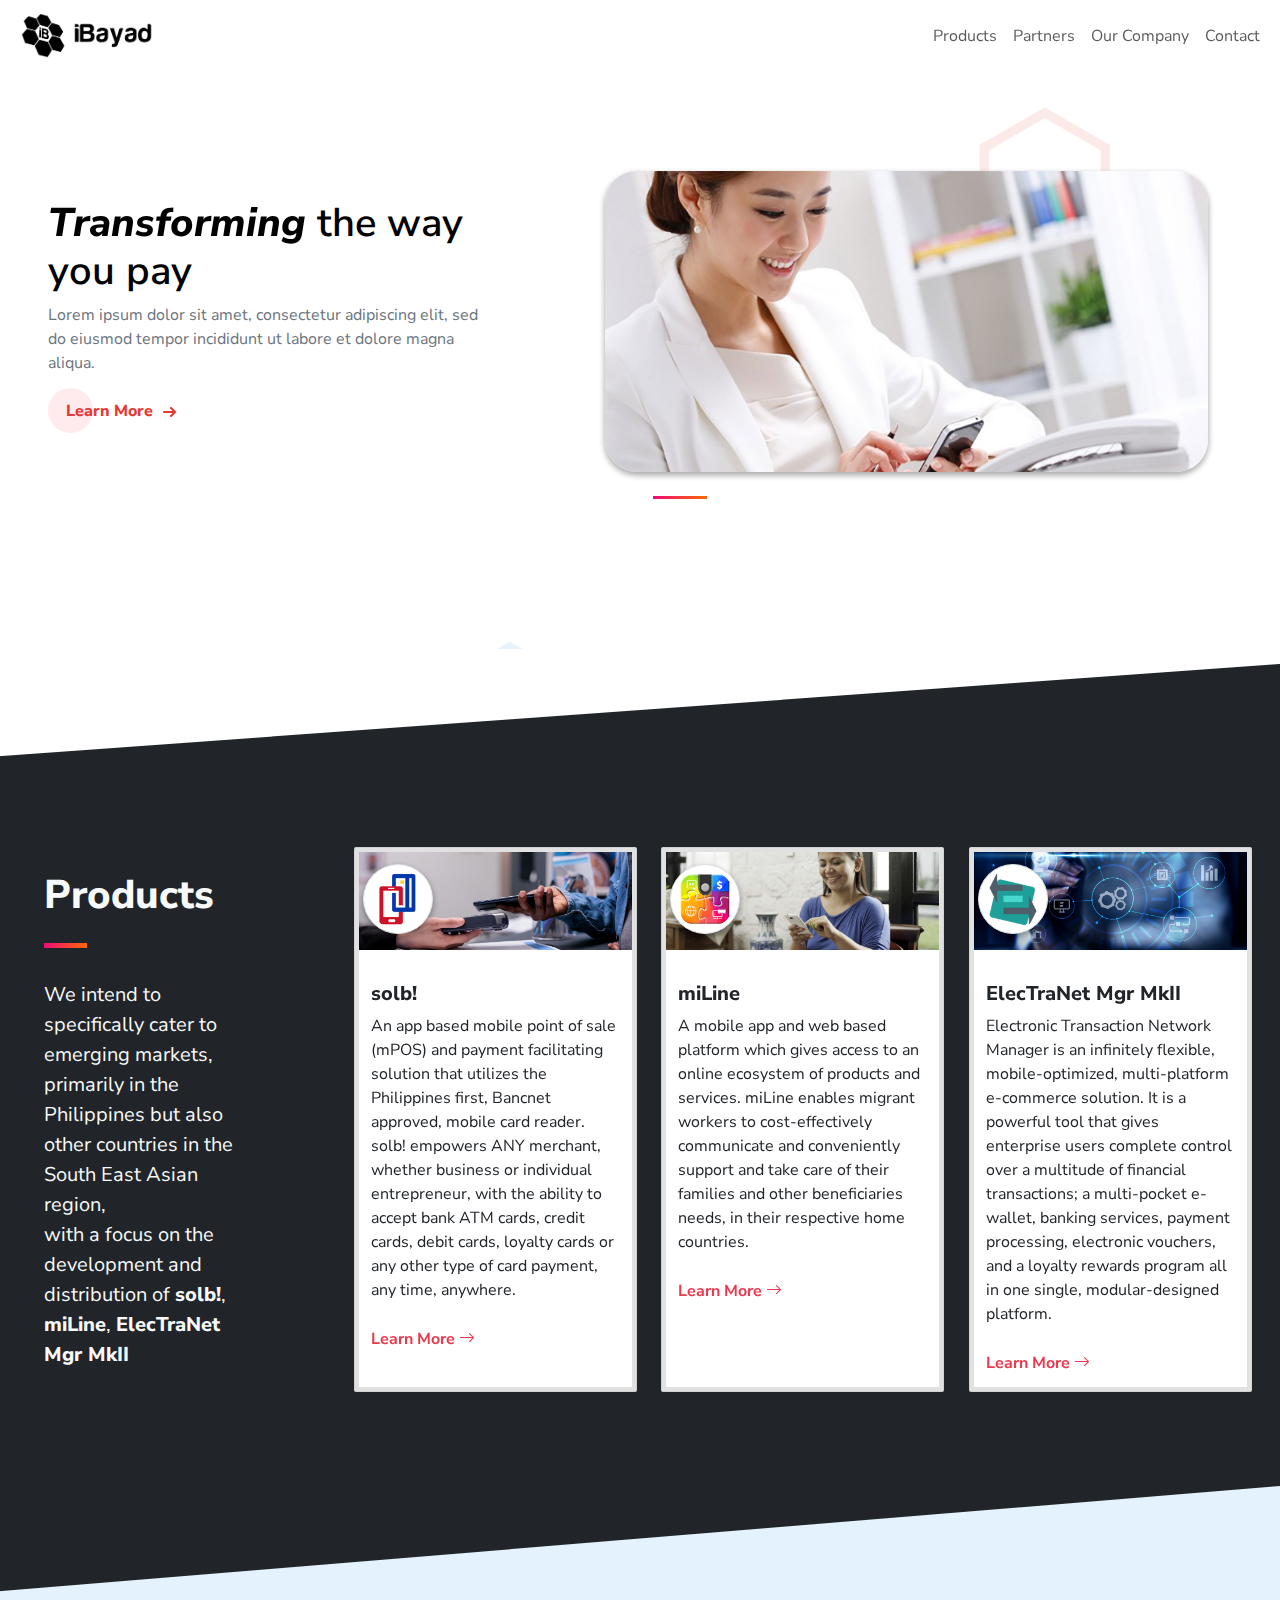
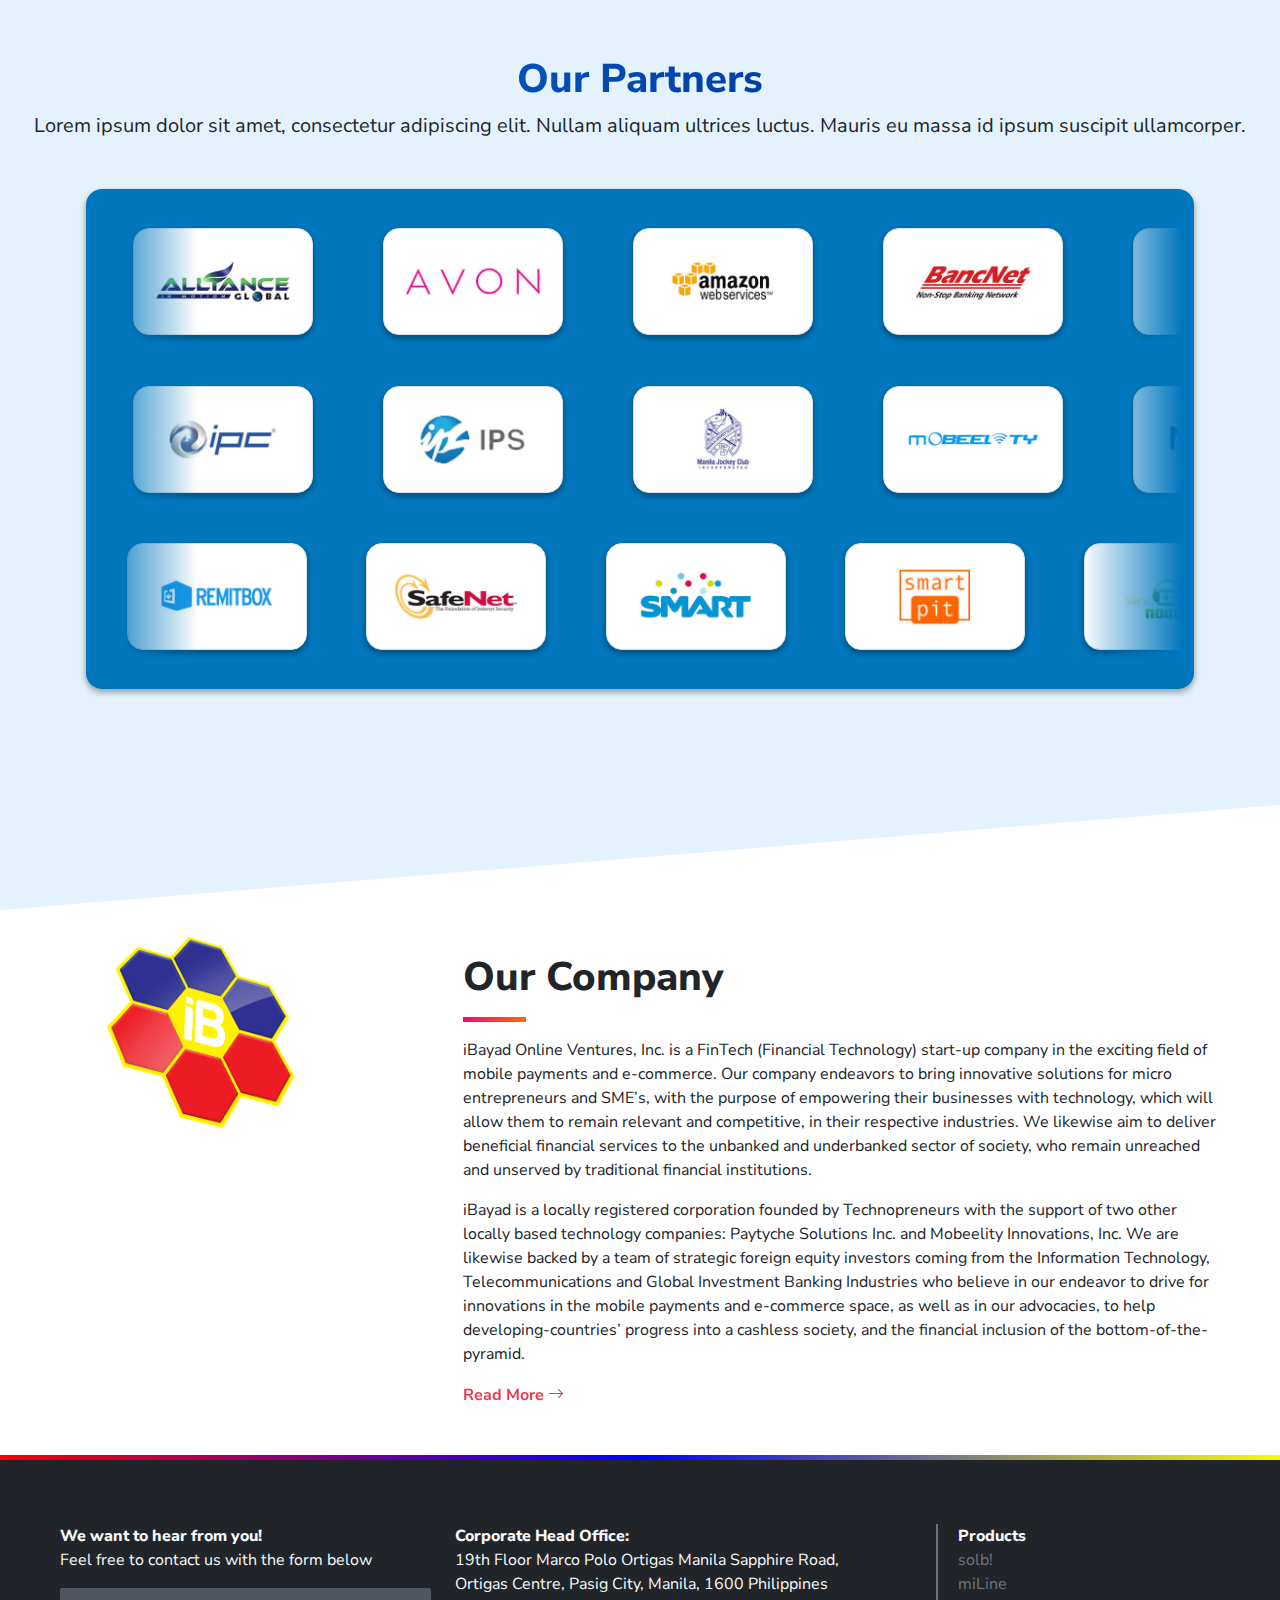
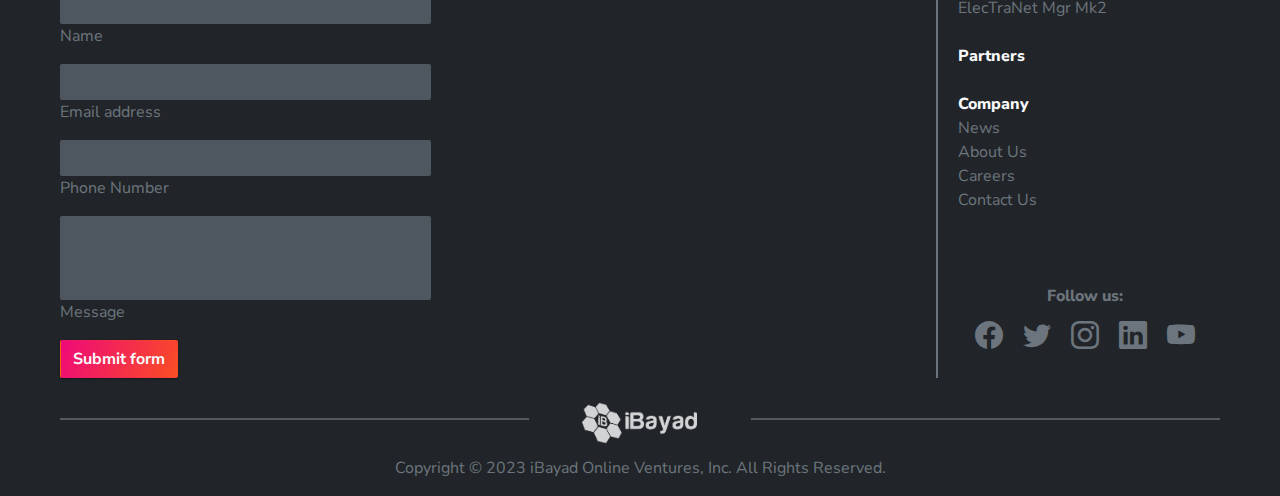
==== commit 92a911b5: "updates" ====
--- a/index.html
+++ b/index.html
@@ -228,7 +228,7 @@
             </div>
         </div>
         <div class="ib-img-objects d-none d-md-block" style="opacity: .3"><img src="./assets/images/objects/polygon-scatter-haikei-red.svg" style="width: 10%;height: auto;position: absolute;bottom: 20px;z-index: 10;"></div>
-        <div class="ib-img-objects d-none d-md-block" style="opacity: .1"><img src="./assets/images/objects/polygon-scatter-haikei-blue.svg" style="width: 15%;height: auto;position: absolute;bottom: 35px;left:70px"></div>
+        <div class="ib-img-objects d-none d-md-block" style="opacity: .1"><img src="./assets/images/objects/polygon-scatter-haikei-blue.svg" style="width: 15%;height: auto;position: absolute;bottom: 60px;left:70px;transform: rotate(180deg)"></div>
         <div class="ib-img-objects d-none d-md-block" style="opacity: .2"><img src="./assets/images/objects/polygon-scatter-haikei-yellow.svg" style="width: 20%;height: auto;position: absolute;bottom: 60px;left: 5px"></div>
         <div class="px-0" style="min-height: 150px"></div>
     </div>
--- a/assets/local/css/ib-styling.css
+++ b/assets/local/css/ib-styling.css
@@ -100,6 +100,16 @@
 
 .ib-card-landing:hover{
     box-shadow: 0 14px 28px rgba(0,0,0,0.25), 0 10px 10px rgba(0,0,0,0.22);
+}
+.ib-partner-logo-card{
+    margin: 20px 0 !important;
+    transition: all 0.3s cubic-bezier(.25,.8,.25,1);
+}
+.ib-partner-logo-card:hover{
+    border-radius: 5px;
+    background: #ffffff;
+    box-shadow:  13px 13px 20px #e3e3e3,
+    -13px -13px 20px #ffffff;
 }
 
 .ib-link{
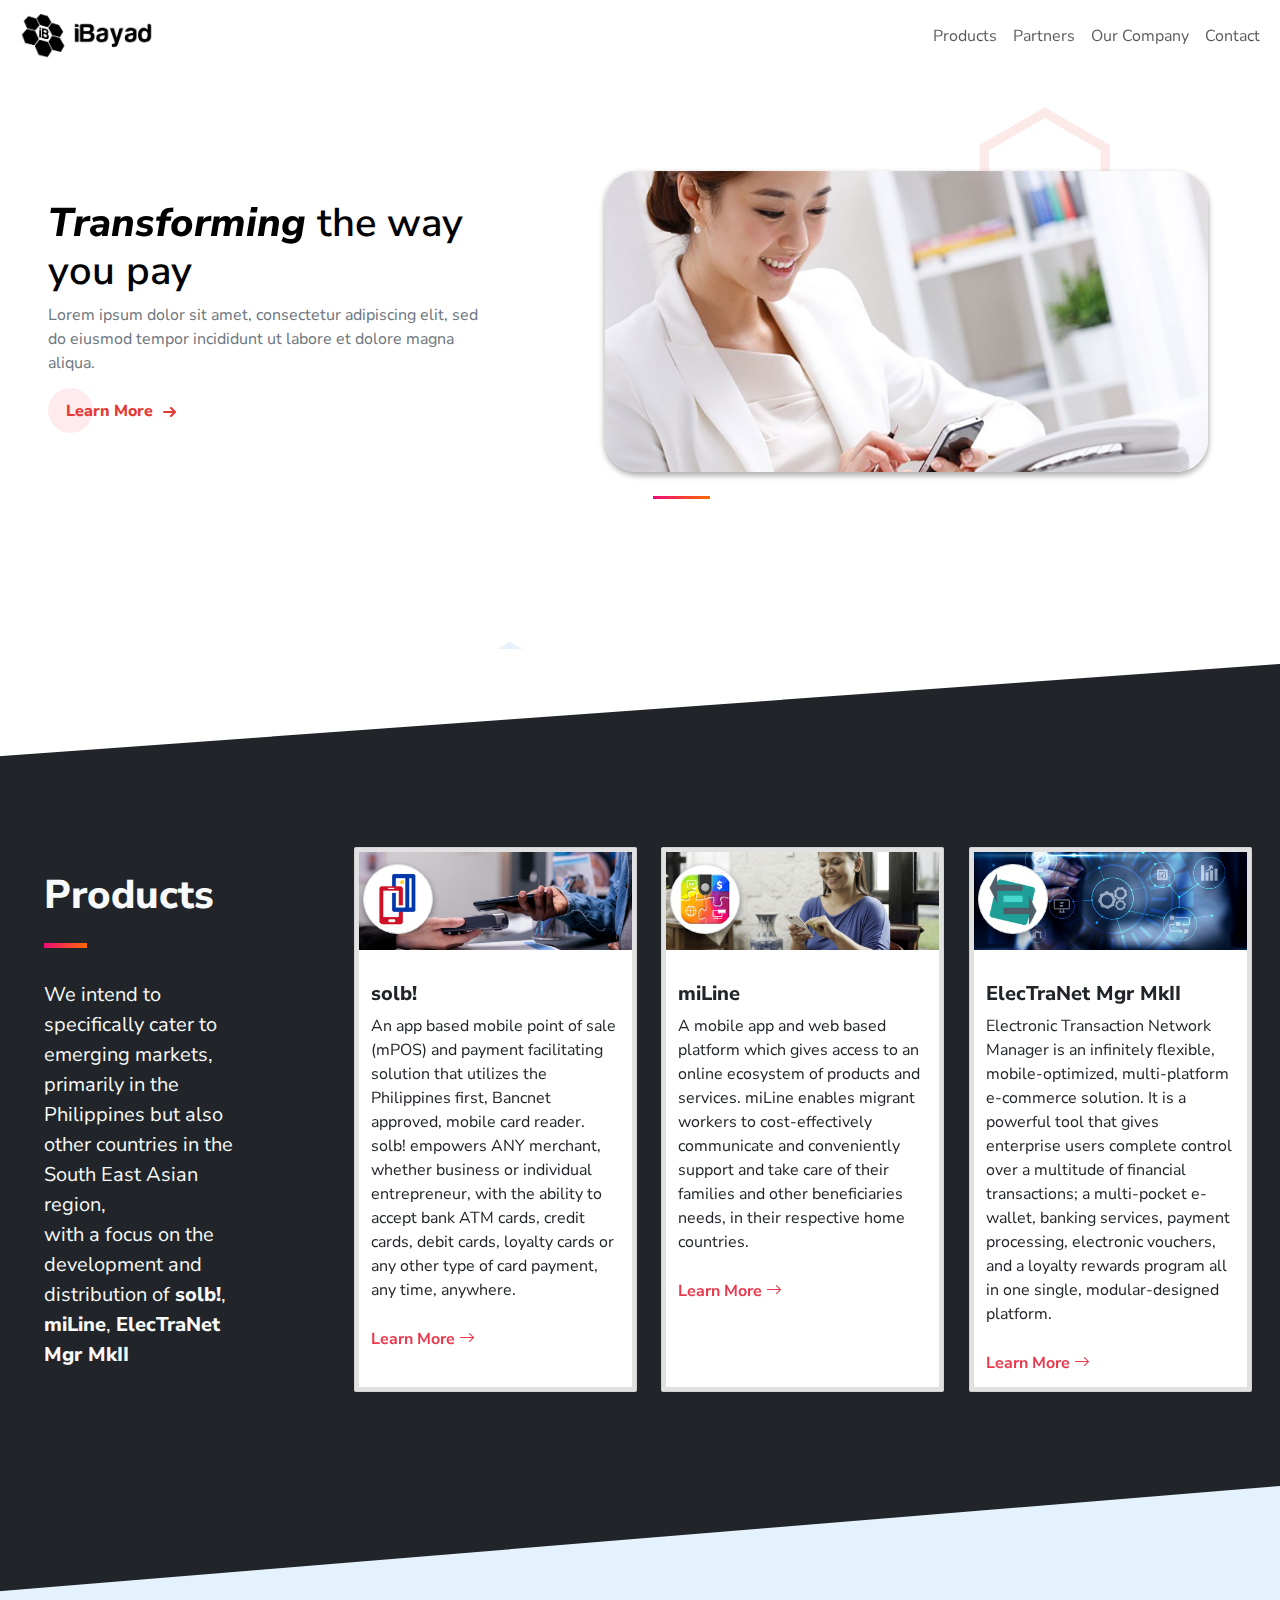
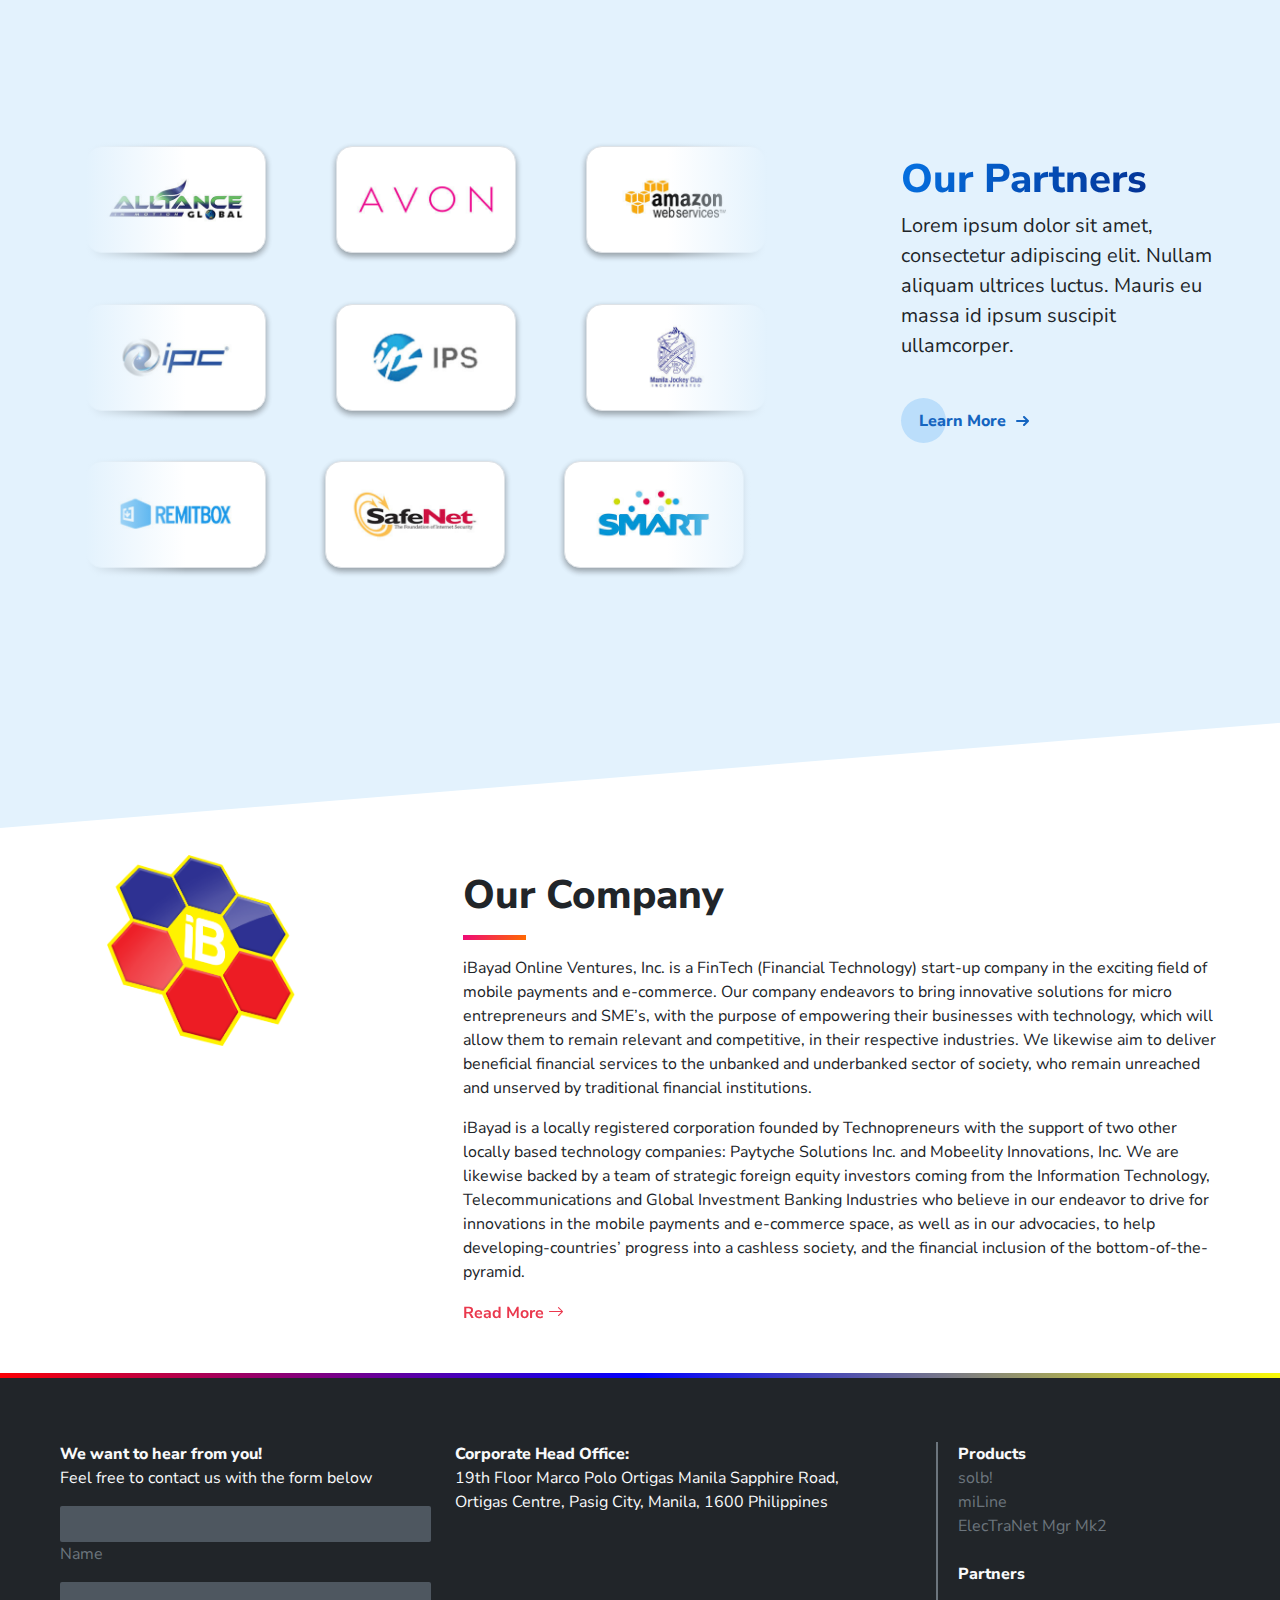
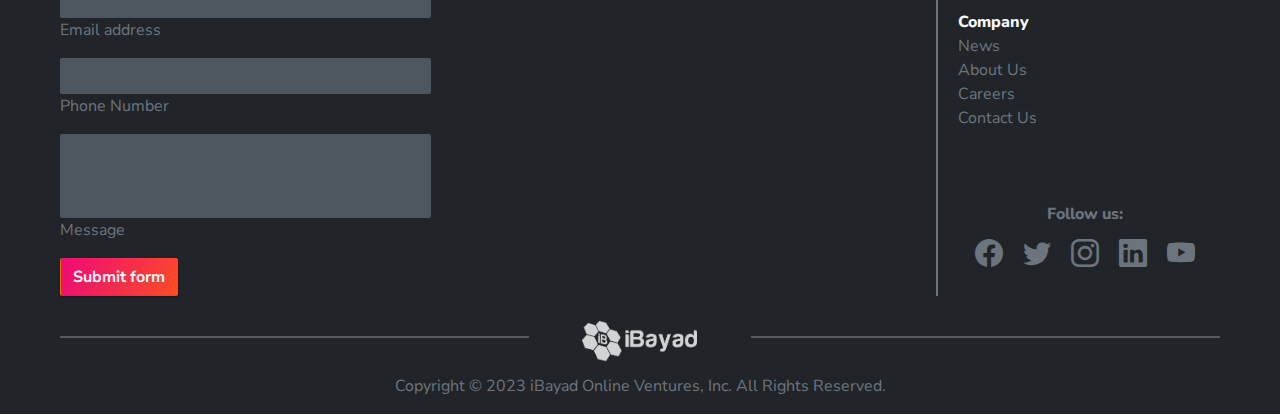
==== commit ae5cdab3: "updates" ====
--- a/index.html
+++ b/index.html
@@ -116,7 +116,13 @@
                 });
                 let mainTxt = headerObject.header.replace('[','<strong class="tlt" style="font-style: italic;">').replace(']','</strong>');
                 mainTxt = mainTxt.replace('(','<u>').replace(')','</u>');
+                $("#mainTxt").removeClass("animate__animated animate__fadeIn");
+                $("#mainTxt").addClass("animate__animated animate__fadeOut");
+                $("#mainTxt").hide();
                 $("#mainTxt").html(headerObject?mainTxt:defaultHeader);
+                $("#mainTxt").removeClass("animate__animated animate__fadeOut");
+                $("#mainTxt").show();
+                $("#mainTxt").addClass("animate__animated animate__fadeIn");
                 $("#subTxt").html(headerObject?headerObject.subheader:defaultSubheader);
 
                 initTextillate();
@@ -311,230 +317,249 @@
 <div class="col-12 ib-landing-bg-partners" id="divPartners">
 <div class="container-fluid">
     <div class="row text-center">
-        <h1 class="ib-landing-heading ib-font-extrabold mt-5">Our Partners</h1>
-        <p class="text-dark fs-5 mb-5">Lorem ipsum dolor sit amet, consectetur adipiscing elit. Nullam aliquam ultrices luctus. Mauris eu massa id ipsum suscipit ullamcorper.</p>
+    <div class="px-0" style="min-height: 100px"></div>
+        <div class="col-md-8">
+        <div class="container pt-4" id="waypoint-partners" style="width: 85%;">
+        <div class="slider my-1">
+            <div class="slide-track-1">
+                <div class="slide">
+                    <img class="img-thumbnail rounded-4 ib-shadow ib-partner-logo-card" src="./assets/images/partners/partners-logo-aim-global-300x150.jpg" alt="AIM Global" width="300" height="150" loading="lazy">
+                </div>
+                <div class="slide">
+                    <img class="img-thumbnail rounded-4 ib-shadow ib-partner-logo-card" src="./assets/images/partners/partners-logo-avon-300x150.jpg" alt="Avon" width="300" height="150" loading="lazy">
+                </div>
+                <div class="slide">
+                    <img class="img-thumbnail rounded-4 ib-shadow ib-partner-logo-card" src="./assets/images/partners/partners-logo-amazon-web-services-300x150.jpg" alt="Amazon Web Services" width="300" height="150" loading="lazy">
+                </div>
+                <div class="slide">
+                    <img class="img-thumbnail rounded-4 ib-shadow ib-partner-logo-card" src="./assets/images/partners/partners-logo-bancnet-300x150.jpg" alt="BancNet" width="300" height="150" loading="lazy">
+                </div>
+                <div class="slide">
+                    <img class="img-thumbnail rounded-4 ib-shadow ib-partner-logo-card" src="./assets/images/partners/partners-logo-bayad-center-1-300x150.jpg" alt="Bayad Center" width="300" height="150" loading="lazy">
+                </div>
+                <div class="slide">
+                    <img class="img-thumbnail rounded-4 ib-shadow ib-partner-logo-card" src="./assets/images/partners/partners-logo-bpi-globe-banko-300x150.jpg" alt="BPI BanKo" width="300" height="150" loading="lazy">
+                </div>
+                <div class="slide">
+                    <img class="img-thumbnail rounded-4 ib-shadow ib-partner-logo-card" src="./assets/images/partners/partners-logo-cutting-edge-300x150.jpg" alt="Cutting Edge" width="300" height="150" loading="lazy">
+                </div>
+                <div class="slide">
+                    <img class="img-thumbnail rounded-4 ib-shadow ib-partner-logo-card" src="./assets/images/partners/partners-logo-ecpay-300x150.jpg" alt="ECPay" width="300" height="150" loading="lazy">
+                </div>
+                <div class="slide">
+                    <img class="img-thumbnail rounded-4 ib-shadow ib-partner-logo-card" src="./assets/images/partners/partners-logo-filmon-300x150.jpg" alt="Filmon" width="300" height="150" loading="lazy">
+                </div>
+                <div class="slide">
+                    <img class="img-thumbnail rounded-4 ib-shadow ib-partner-logo-card" src="./assets/images/partners/partners-logo-gametime-300x150.jpg" alt="Gametime" width="300" height="150" loading="lazy">
+                </div>
+                <div class="slide">
+                    <img class="img-thumbnail rounded-4 ib-shadow ib-partner-logo-card" src="./assets/images/partners/partners-logo-generika-300x150.jpg" alt="Generika" width="300" height="150" loading="lazy">
+                </div>
+
+                <div class="slide">
+                    <img class="img-thumbnail rounded-4 ib-shadow ib-partner-logo-card" src="./assets/images/partners/partners-logo-aim-global-300x150.jpg" alt="AIM Global" width="300" height="150" loading="lazy">
+                </div>
+                <div class="slide">
+                    <img class="img-thumbnail rounded-4 ib-shadow ib-partner-logo-card" src="./assets/images/partners/partners-logo-avon-300x150.jpg" alt="Avon" width="300" height="150" loading="lazy">
+                </div>
+
+                <div class="slide">
+                    <img class="img-thumbnail rounded-4 ib-shadow ib-partner-logo-card" src="./assets/images/partners/partners-logo-amazon-web-services-300x150.jpg" alt="Amazon Web Services" width="300" height="150" loading="lazy">
+                </div>
+                <div class="slide">
+                    <img class="img-thumbnail rounded-4 ib-shadow ib-partner-logo-card" src="./assets/images/partners/partners-logo-bancnet-300x150.jpg" alt="BancNet" width="300" height="150" loading="lazy">
+                </div>
+                <div class="slide">
+                    <img class="img-thumbnail rounded-4 ib-shadow ib-partner-logo-card" src="./assets/images/partners/partners-logo-bayad-center-1-300x150.jpg" alt="Bayad Center" width="300" height="150" loading="lazy">
+                </div>
+                <div class="slide">
+                    <img class="img-thumbnail rounded-4 ib-shadow ib-partner-logo-card" src="./assets/images/partners/partners-logo-bpi-globe-banko-300x150.jpg" alt="BPI BanKo" width="300" height="150" loading="lazy">
+                </div>
+                <div class="slide">
+                    <img class="img-thumbnail rounded-4 ib-shadow ib-partner-logo-card" src="./assets/images/partners/partners-logo-cutting-edge-300x150.jpg" alt="Cutting Edge" width="300" height="150" loading="lazy">
+                </div>
+                <div class="slide">
+                    <img class="img-thumbnail rounded-4 ib-shadow ib-partner-logo-card" src="./assets/images/partners/partners-logo-ecpay-300x150.jpg" alt="ECPay" width="300" height="150" loading="lazy">
+                </div>
+                <div class="slide">
+                    <img class="img-thumbnail rounded-4 ib-shadow ib-partner-logo-card" src="./assets/images/partners/partners-logo-filmon-300x150.jpg" alt="Filmon" width="300" height="150" loading="lazy">
+                </div>
+                <div class="slide">
+                    <img class="img-thumbnail rounded-4 ib-shadow ib-partner-logo-card" src="./assets/images/partners/partners-logo-gametime-300x150.jpg" alt="Gametime" width="300" height="150" loading="lazy">
+                </div>
+                <div class="slide">
+                    <img class="img-thumbnail rounded-4 ib-shadow ib-partner-logo-card" src="./assets/images/partners/partners-logo-generika-300x150.jpg" alt="Generika" width="300" height="150" loading="lazy">
+                </div>
+            </div>
+        </div>
+        <div class="slider my-1">
+            <div class="slide-track-2">
+                <div class="slide">
+                    <img class="img-thumbnail rounded-4 ib-shadow ib-partner-logo-card" src="./assets/images/partners/partners-logo-ipc-300x150.jpg" alt="IPC" width="300" height="150" loading="lazy">
+                </div>
+                <div class="slide">
+                    <img class="img-thumbnail rounded-4 ib-shadow ib-partner-logo-card" src="./assets/images/partners/partners-logo-ips-300x150.jpg" alt="IPS" width="300" height="150" loading="lazy">
+                </div>
+                <div class="slide">
+                    <img class="img-thumbnail rounded-4 ib-shadow ib-partner-logo-card" src="./assets/images/partners/partners-logo-manila-jockey-club-300x150.jpg" alt="Manila Jockey" width="300" height="150" loading="lazy">
+                </div>
+                <div class="slide">
+                    <img class="img-thumbnail rounded-4 ib-shadow ib-partner-logo-card" src="./assets/images/partners/partners-logo-mobeelity-300x150.jpg" alt="Mobeelity" width="300" height="150" loading="lazy">
+                </div>
+                <div class="slide">
+                    <img class="img-thumbnail rounded-4 ib-shadow ib-partner-logo-card" src="./assets/images/partners/partners-logo-mynt-300x150.jpg" alt="Mynt" width="300" height="150" loading="lazy">
+                </div>
+                <div class="slide">
+                    <img class="img-thumbnail rounded-4 ib-shadow ib-partner-logo-card" src="./assets/images/partners/partners-logo-nets-300x150.jpg" alt="Nets" width="300" height="150" loading="lazy">
+                </div>
+                <div class="slide">
+                    <img class="img-thumbnail rounded-4 ib-shadow ib-partner-logo-card" src="./assets/images/partners/partners-logo-nexmo-300x150.jpg" alt="Nexmo" width="300" height="150" loading="lazy">
+                </div>
+                <div class="slide">
+                    <img class="img-thumbnail rounded-4 ib-shadow ib-partner-logo-card" src="./assets/images/partners/partners-logo-paymaya-300x150.jpg" alt="Paymaya" width="300" height="150" loading="lazy">
+                </div>
+                <div class="slide">
+                    <img class="img-thumbnail rounded-4 ib-shadow ib-partner-logo-card" src="./assets/images/partners/partners-logo-paypal-300x150.jpg" alt="PayPal" width="300" height="150" loading="lazy">
+                </div>
+                <div class="slide">
+                    <img class="img-thumbnail rounded-4 ib-shadow ib-partner-logo-card" src="./assets/images/partners/partners-logo-paytyche-300x150.jpg" alt="Paytyche" width="300" height="150" loading="lazy">
+                </div>
+                <div class="slide">
+                    <img class="img-thumbnail rounded-4 ib-shadow ib-partner-logo-card" src="./assets/images/partners/partners-logo-philarp-300x150.jpg" alt="Philarp" width="300" height="150" loading="lazy">
+                </div>
+
+                <div class="slide">
+                    <img class="img-thumbnail rounded-4 ib-shadow ib-partner-logo-card" src="./assets/images/partners/partners-logo-ipc-300x150.jpg" alt="IPC" width="300" height="150" loading="lazy">
+                </div>
+                <div class="slide">
+                    <img class="img-thumbnail rounded-4 ib-shadow ib-partner-logo-card" src="./assets/images/partners/partners-logo-ips-300x150.jpg" alt="IPS" width="300" height="150" loading="lazy">
+                </div>
+                <div class="slide">
+                    <img class="img-thumbnail rounded-4 ib-shadow ib-partner-logo-card" src="./assets/images/partners/partners-logo-manila-jockey-club-300x150.jpg" alt="Manila Jockey" width="300" height="150" loading="lazy">
+                </div>
+                <div class="slide">
+                    <img class="img-thumbnail rounded-4 ib-shadow ib-partner-logo-card" src="./assets/images/partners/partners-logo-mobeelity-300x150.jpg" alt="Mobeelity" width="300" height="150" loading="lazy">
+                </div>
+                <div class="slide">
+                    <img class="img-thumbnail rounded-4 ib-shadow ib-partner-logo-card" src="./assets/images/partners/partners-logo-mynt-300x150.jpg" alt="Mynt" width="300" height="150" loading="lazy">
+                </div>
+                <div class="slide">
+                    <img class="img-thumbnail rounded-4 ib-shadow ib-partner-logo-card" src="./assets/images/partners/partners-logo-nets-300x150.jpg" alt="Nets" width="300" height="150" loading="lazy">
+                </div>
+                <div class="slide">
+                    <img class="img-thumbnail rounded-4 ib-shadow ib-partner-logo-card" src="./assets/images/partners/partners-logo-nexmo-300x150.jpg" alt="Nexmo" width="300" height="150" loading="lazy">
+                </div>
+                <div class="slide">
+                    <img class="img-thumbnail rounded-4 ib-shadow ib-partner-logo-card" src="./assets/images/partners/partners-logo-paymaya-300x150.jpg" alt="Paymaya" width="300" height="150" loading="lazy">
+                </div>
+                <div class="slide">
+                    <img class="img-thumbnail rounded-4 ib-shadow ib-partner-logo-card" src="./assets/images/partners/partners-logo-paypal-300x150.jpg" alt="PayPal" width="300" height="150" loading="lazy">
+                </div>
+                <div class="slide">
+                    <img class="img-thumbnail rounded-4 ib-shadow ib-partner-logo-card" src="./assets/images/partners/partners-logo-paytyche-300x150.jpg" alt="Paytyche" width="300" height="150" loading="lazy">
+                </div>
+                <div class="slide">
+                    <img class="img-thumbnail rounded-4 ib-shadow ib-partner-logo-card" src="./assets/images/partners/partners-logo-philarp-300x150.jpg" alt="Philarp" width="300" height="150" loading="lazy">
+                </div>
+            </div>
+        </div>
+        <div class="slider my-1">
+            <div class="slide-track-1">
+                <div class="slide">
+                    <img class="img-thumbnail rounded-4 ib-shadow ib-partner-logo-card" src="./assets/images/partners/partners-logo-remitbox-300x150.jpg" alt="Remitbox" width="300" height="150" loading="lazy">
+                </div>
+                <div class="slide">
+                    <img class="img-thumbnail rounded-4 ib-shadow ib-partner-logo-card" src="./assets/images/partners/partners-logo-safenet-300x150.jpg" alt="Safenet" width="300" height="150" loading="lazy">
+                </div>
+                <div class="slide">
+                    <img class="img-thumbnail rounded-4 ib-shadow ib-partner-logo-card" src="./assets/images/partners/partners-logo-smart-300x150.jpg" alt="Smart" width="300" height="150" loading="lazy">
+                </div>
+                <div class="slide">
+                    <img class="img-thumbnail rounded-4 ib-shadow ib-partner-logo-card" src="./assets/images/partners/partners-logo-smart-pit-300x150.jpg" alt="Smart Pit" width="300" height="150" loading="lazy">
+                </div>
+                <div class="slide">
+                    <img class="img-thumbnail rounded-4 ib-shadow ib-partner-logo-card" src="./assets/images/partners/partners-logo-tara-nood-tayo-300x150.jpg" alt="Tara Nood Tayo" width="300" height="150" loading="lazy">
+                </div>
+                <div class="slide">
+                    <img class="img-thumbnail rounded-4 ib-shadow ib-partner-logo-card" src="./assets/images/partners/partners-logo-transferto-300x150.jpg" alt="Transfer To" width="300" height="150" loading="lazy">
+                </div>
+                <div class="slide">
+                    <img class="img-thumbnail rounded-4 ib-shadow ib-partner-logo-card" src="./assets/images/partners/partners-logo-trufidelity-300x150.jpg" alt="Trufidelity" width="300" height="150" loading="lazy">
+                </div>
+                <div class="slide">
+                    <img class="img-thumbnail rounded-4 ib-shadow ib-partner-logo-card" src="./assets/images/partners/partners-logo-voip-switch-300x150.jpg" alt="Voip Switch" width="300" height="150" loading="lazy">
+                </div>
+                <div class="slide">
+                    <img class="img-thumbnail rounded-4 ib-shadow ib-partner-logo-card" src="./assets/images/partners/partners-logo-wazile-300x150.jpg" alt="Wazile" width="300" height="150" loading="lazy">
+                </div>
+                <div class="slide">
+                    <img class="img-thumbnail rounded-4 ib-shadow ib-partner-logo-card" src="./assets/images/partners/partners-logo-wowza-300x150.jpg" alt="Wowza" width="300" height="150" loading="lazy">
+                </div>
+                <div class="slide">
+                    <img class="img-thumbnail rounded-4 ib-shadow ib-partner-logo-card" src="./assets/images/partners/partners-logo-zed-300x150.jpg" alt="Zed" width="300" height="150" loading="lazy">
+                </div>
+
+                <div class="slide">
+                    <img class="img-thumbnail rounded-4 ib-shadow ib-partner-logo-card" src="./assets/images/partners/partners-logo-remitbox-300x150.jpg" alt="Remitbox" width="300" height="150" loading="lazy">
+                </div>
+                <div class="slide">
+                    <img class="img-thumbnail rounded-4 ib-shadow ib-partner-logo-card" src="./assets/images/partners/partners-logo-safenet-300x150.jpg" alt="Safenet" width="300" height="150" loading="lazy">
+                </div>
+                <div class="slide">
+                    <img class="img-thumbnail rounded-4 ib-shadow ib-partner-logo-card" src="./assets/images/partners/partners-logo-smart-300x150.jpg" alt="Smart" width="300" height="150" loading="lazy">
+                </div>
+                <div class="slide">
+                    <img class="img-thumbnail rounded-4 ib-shadow ib-partner-logo-card" src="./assets/images/partners/partners-logo-smart-pit-300x150.jpg" alt="Smart Pit" width="300" height="150" loading="lazy">
+                </div>
+                <div class="slide">
+                    <img class="img-thumbnail rounded-4 ib-shadow ib-partner-logo-card" src="./assets/images/partners/partners-logo-tara-nood-tayo-300x150.jpg" alt="Tara Nood Tayo" width="300" height="150" loading="lazy">
+                </div>
+                <div class="slide">
+                    <img class="img-thumbnail rounded-4 ib-shadow ib-partner-logo-card" src="./assets/images/partners/partners-logo-transferto-300x150.jpg" alt="Transfer To" width="300" height="150" loading="lazy">
+                </div>
+                <div class="slide">
+                    <img class="img-thumbnail rounded-4 ib-shadow ib-partner-logo-card" src="./assets/images/partners/partners-logo-trufidelity-300x150.jpg" alt="Trufidelity" width="300" height="150" loading="lazy">
+                </div>
+                <div class="slide">
+                    <img class="img-thumbnail rounded-4 ib-shadow ib-partner-logo-card" src="./assets/images/partners/partners-logo-voip-switch-300x150.jpg" alt="Voip Switch" width="300" height="150" loading="lazy">
+                </div>
+                <div class="slide">
+                    <img class="img-thumbnail rounded-4 ib-shadow ib-partner-logo-card" src="./assets/images/partners/partners-logo-wazile-300x150.jpg" alt="Wazile" width="300" height="150" loading="lazy">
+                </div>
+                <div class="slide">
+                    <img class="img-thumbnail rounded-4 ib-shadow ib-partner-logo-card" src="./assets/images/partners/partners-logo-wowza-300x150.jpg" alt="Wowza" width="300" height="150" loading="lazy">
+                </div>
+                <div class="slide">
+                    <img class="img-thumbnail rounded-4 ib-shadow ib-partner-logo-card" src="./assets/images/partners/partners-logo-zed-300x150.jpg" alt="Zed" width="300" height="150" loading="lazy">
+                </div>
+                <div class="slide">
+                    <img class="img-thumbnail rounded-4 ib-shadow ib-partner-logo-card" src="./assets/images/partners/partners-logo-remitbox-300x150.jpg" alt="Remitbox" width="300" height="150" loading="lazy">
+                </div>
+            </div>
+        </div>
+        </div>
+        </div>
+
+        <div class="col-md-4 text-start">
+            <div class="row mx-4">
+                <h1 class="ib-landing-heading ib-font-extrabold mt-5">Our Partners</h1>
+                <p class="text-dark fs-5 mb-5">Lorem ipsum dolor sit amet, consectetur adipiscing elit. Nullam aliquam ultrices luctus. Mauris eu massa id ipsum suscipit ullamcorper.</p>
+                <!--<a class="ib-link text-primary ib-font-bold hvr-forward" href="#" target="_blank">Explore partners <i class="bi bi-arrow-right hvr-icon"></i></a>-->
+                <div class="col">
+                    <a class="ib-link btn-explore-partners"  href="#" target="_blank">
+                        <span>Learn More</span>
+                        <svg viewBox="0 0 13 10" height="10px" width="15px">
+                            <path d="M1,5 L11,5"></path>
+                            <polyline points="8 1 12 5 8 9"></polyline>
+                        </svg>
+                    </a>
+                </div>
+            </div>
+        </div>
     </div>
 </div>
 <div class="row border-5">
-<div class="container rounded-4 ib-landing-bg-blue pt-4 ib-shadow" id="waypoint-partners" style="width: 85%;">
-<div class="slider my-1">
-    <div class="slide-track-1">
-        <div class="slide">
-            <img class="img-thumbnail rounded-4 ib-shadow" src="./assets/images/partners/partners-logo-aim-global-300x150.jpg" alt="AIM Global" width="300" height="150" loading="lazy">
-        </div>
-        <div class="slide">
-            <img class="img-thumbnail rounded-4 ib-shadow" src="./assets/images/partners/partners-logo-avon-300x150.jpg" alt="Avon" width="300" height="150" loading="lazy">
-        </div>
-        <div class="slide">
-            <img class="img-thumbnail rounded-4 ib-shadow" src="./assets/images/partners/partners-logo-amazon-web-services-300x150.jpg" alt="Amazon Web Services" width="300" height="150" loading="lazy">
-        </div>
-        <div class="slide">
-            <img class="img-thumbnail rounded-4 ib-shadow" src="./assets/images/partners/partners-logo-bancnet-300x150.jpg" alt="BancNet" width="300" height="150" loading="lazy">
-        </div>
-        <div class="slide">
-            <img class="img-thumbnail rounded-4 ib-shadow" src="./assets/images/partners/partners-logo-bayad-center-1-300x150.jpg" alt="Bayad Center" width="300" height="150" loading="lazy">
-        </div>
-        <div class="slide">
-            <img class="img-thumbnail rounded-4 ib-shadow" src="./assets/images/partners/partners-logo-bpi-globe-banko-300x150.jpg" alt="BPI BanKo" width="300" height="150" loading="lazy">
-        </div>
-        <div class="slide">
-            <img class="img-thumbnail rounded-4 ib-shadow" src="./assets/images/partners/partners-logo-cutting-edge-300x150.jpg" alt="Cutting Edge" width="300" height="150" loading="lazy">
-        </div>
-        <div class="slide">
-            <img class="img-thumbnail rounded-4 ib-shadow" src="./assets/images/partners/partners-logo-ecpay-300x150.jpg" alt="ECPay" width="300" height="150" loading="lazy">
-        </div>
-        <div class="slide">
-            <img class="img-thumbnail rounded-4 ib-shadow" src="./assets/images/partners/partners-logo-filmon-300x150.jpg" alt="Filmon" width="300" height="150" loading="lazy">
-        </div>
-        <div class="slide">
-            <img class="img-thumbnail rounded-4 ib-shadow" src="./assets/images/partners/partners-logo-gametime-300x150.jpg" alt="Gametime" width="300" height="150" loading="lazy">
-        </div>
-        <div class="slide">
-            <img class="img-thumbnail rounded-4 ib-shadow" src="./assets/images/partners/partners-logo-generika-300x150.jpg" alt="Generika" width="300" height="150" loading="lazy">
-        </div>
-
-        <div class="slide">
-            <img class="img-thumbnail rounded-4 ib-shadow" src="./assets/images/partners/partners-logo-aim-global-300x150.jpg" alt="AIM Global" width="300" height="150" loading="lazy">
-        </div>
-        <div class="slide">
-            <img class="img-thumbnail rounded-4 ib-shadow" src="./assets/images/partners/partners-logo-avon-300x150.jpg" alt="Avon" width="300" height="150" loading="lazy">
-        </div>
-
-        <div class="slide">
-            <img class="img-thumbnail rounded-4 ib-shadow" src="./assets/images/partners/partners-logo-amazon-web-services-300x150.jpg" alt="Amazon Web Services" width="300" height="150" loading="lazy">
-        </div>
-        <div class="slide">
-            <img class="img-thumbnail rounded-4 ib-shadow" src="./assets/images/partners/partners-logo-bancnet-300x150.jpg" alt="BancNet" width="300" height="150" loading="lazy">
-        </div>
-        <div class="slide">
-            <img class="img-thumbnail rounded-4 ib-shadow" src="./assets/images/partners/partners-logo-bayad-center-1-300x150.jpg" alt="Bayad Center" width="300" height="150" loading="lazy">
-        </div>
-        <div class="slide">
-            <img class="img-thumbnail rounded-4 ib-shadow" src="./assets/images/partners/partners-logo-bpi-globe-banko-300x150.jpg" alt="BPI BanKo" width="300" height="150" loading="lazy">
-        </div>
-        <div class="slide">
-            <img class="img-thumbnail rounded-4 ib-shadow" src="./assets/images/partners/partners-logo-cutting-edge-300x150.jpg" alt="Cutting Edge" width="300" height="150" loading="lazy">
-        </div>
-        <div class="slide">
-            <img class="img-thumbnail rounded-4 ib-shadow" src="./assets/images/partners/partners-logo-ecpay-300x150.jpg" alt="ECPay" width="300" height="150" loading="lazy">
-        </div>
-        <div class="slide">
-            <img class="img-thumbnail rounded-4 ib-shadow" src="./assets/images/partners/partners-logo-filmon-300x150.jpg" alt="Filmon" width="300" height="150" loading="lazy">
-        </div>
-        <div class="slide">
-            <img class="img-thumbnail rounded-4 ib-shadow" src="./assets/images/partners/partners-logo-gametime-300x150.jpg" alt="Gametime" width="300" height="150" loading="lazy">
-        </div>
-        <div class="slide">
-            <img class="img-thumbnail rounded-4 ib-shadow" src="./assets/images/partners/partners-logo-generika-300x150.jpg" alt="Generika" width="300" height="150" loading="lazy">
-        </div>
-    </div>
-</div>
-<div class="slider my-1">
-    <div class="slide-track-2">
-        <div class="slide">
-            <img class="img-thumbnail rounded-4 ib-shadow" src="./assets/images/partners/partners-logo-ipc-300x150.jpg" alt="IPC" width="300" height="150" loading="lazy">
-        </div>
-        <div class="slide">
-            <img class="img-thumbnail rounded-4 ib-shadow" src="./assets/images/partners/partners-logo-ips-300x150.jpg" alt="IPS" width="300" height="150" loading="lazy">
-        </div>
-        <div class="slide">
-            <img class="img-thumbnail rounded-4 ib-shadow" src="./assets/images/partners/partners-logo-manila-jockey-club-300x150.jpg" alt="Manila Jockey" width="300" height="150" loading="lazy">
-        </div>
-        <div class="slide">
-            <img class="img-thumbnail rounded-4 ib-shadow" src="./assets/images/partners/partners-logo-mobeelity-300x150.jpg" alt="Mobeelity" width="300" height="150" loading="lazy">
-        </div>
-        <div class="slide">
-            <img class="img-thumbnail rounded-4 ib-shadow" src="./assets/images/partners/partners-logo-mynt-300x150.jpg" alt="Mynt" width="300" height="150" loading="lazy">
-        </div>
-        <div class="slide">
-            <img class="img-thumbnail rounded-4 ib-shadow" src="./assets/images/partners/partners-logo-nets-300x150.jpg" alt="Nets" width="300" height="150" loading="lazy">
-        </div>
-        <div class="slide">
-            <img class="img-thumbnail rounded-4 ib-shadow" src="./assets/images/partners/partners-logo-nexmo-300x150.jpg" alt="Nexmo" width="300" height="150" loading="lazy">
-        </div>
-        <div class="slide">
-            <img class="img-thumbnail rounded-4 ib-shadow" src="./assets/images/partners/partners-logo-paymaya-300x150.jpg" alt="Paymaya" width="300" height="150" loading="lazy">
-        </div>
-        <div class="slide">
-            <img class="img-thumbnail rounded-4 ib-shadow" src="./assets/images/partners/partners-logo-paypal-300x150.jpg" alt="PayPal" width="300" height="150" loading="lazy">
-        </div>
-        <div class="slide">
-            <img class="img-thumbnail rounded-4 ib-shadow" src="./assets/images/partners/partners-logo-paytyche-300x150.jpg" alt="Paytyche" width="300" height="150" loading="lazy">
-        </div>
-        <div class="slide">
-            <img class="img-thumbnail rounded-4 ib-shadow" src="./assets/images/partners/partners-logo-philarp-300x150.jpg" alt="Philarp" width="300" height="150" loading="lazy">
-        </div>
-
-        <div class="slide">
-            <img class="img-thumbnail rounded-4 ib-shadow" src="./assets/images/partners/partners-logo-ipc-300x150.jpg" alt="IPC" width="300" height="150" loading="lazy">
-        </div>
-        <div class="slide">
-            <img class="img-thumbnail rounded-4 ib-shadow" src="./assets/images/partners/partners-logo-ips-300x150.jpg" alt="IPS" width="300" height="150" loading="lazy">
-        </div>
-        <div class="slide">
-            <img class="img-thumbnail rounded-4 ib-shadow" src="./assets/images/partners/partners-logo-manila-jockey-club-300x150.jpg" alt="Manila Jockey" width="300" height="150" loading="lazy">
-        </div>
-        <div class="slide">
-            <img class="img-thumbnail rounded-4 ib-shadow" src="./assets/images/partners/partners-logo-mobeelity-300x150.jpg" alt="Mobeelity" width="300" height="150" loading="lazy">
-        </div>
-        <div class="slide">
-            <img class="img-thumbnail rounded-4 ib-shadow" src="./assets/images/partners/partners-logo-mynt-300x150.jpg" alt="Mynt" width="300" height="150" loading="lazy">
-        </div>
-        <div class="slide">
-            <img class="img-thumbnail rounded-4 ib-shadow" src="./assets/images/partners/partners-logo-nets-300x150.jpg" alt="Nets" width="300" height="150" loading="lazy">
-        </div>
-        <div class="slide">
-            <img class="img-thumbnail rounded-4 ib-shadow" src="./assets/images/partners/partners-logo-nexmo-300x150.jpg" alt="Nexmo" width="300" height="150" loading="lazy">
-        </div>
-        <div class="slide">
-            <img class="img-thumbnail rounded-4 ib-shadow" src="./assets/images/partners/partners-logo-paymaya-300x150.jpg" alt="Paymaya" width="300" height="150" loading="lazy">
-        </div>
-        <div class="slide">
-            <img class="img-thumbnail rounded-4 ib-shadow" src="./assets/images/partners/partners-logo-paypal-300x150.jpg" alt="PayPal" width="300" height="150" loading="lazy">
-        </div>
-        <div class="slide">
-            <img class="img-thumbnail rounded-4 ib-shadow" src="./assets/images/partners/partners-logo-paytyche-300x150.jpg" alt="Paytyche" width="300" height="150" loading="lazy">
-        </div>
-        <div class="slide">
-            <img class="img-thumbnail rounded-4 ib-shadow" src="./assets/images/partners/partners-logo-philarp-300x150.jpg" alt="Philarp" width="300" height="150" loading="lazy">
-        </div>
-    </div>
-</div>
-<div class="slider my-1">
-    <div class="slide-track-1">
-        <div class="slide">
-            <img class="img-thumbnail rounded-4 ib-shadow" src="./assets/images/partners/partners-logo-remitbox-300x150.jpg" alt="Remitbox" width="300" height="150" loading="lazy">
-        </div>
-        <div class="slide">
-            <img class="img-thumbnail rounded-4 ib-shadow" src="./assets/images/partners/partners-logo-safenet-300x150.jpg" alt="Safenet" width="300" height="150" loading="lazy">
-        </div>
-        <div class="slide">
-            <img class="img-thumbnail rounded-4 ib-shadow" src="./assets/images/partners/partners-logo-smart-300x150.jpg" alt="Smart" width="300" height="150" loading="lazy">
-        </div>
-        <div class="slide">
-            <img class="img-thumbnail rounded-4 ib-shadow" src="./assets/images/partners/partners-logo-smart-pit-300x150.jpg" alt="Smart Pit" width="300" height="150" loading="lazy">
-        </div>
-        <div class="slide">
-            <img class="img-thumbnail rounded-4 ib-shadow" src="./assets/images/partners/partners-logo-tara-nood-tayo-300x150.jpg" alt="Tara Nood Tayo" width="300" height="150" loading="lazy">
-        </div>
-        <div class="slide">
-            <img class="img-thumbnail rounded-4 ib-shadow" src="./assets/images/partners/partners-logo-transferto-300x150.jpg" alt="Transfer To" width="300" height="150" loading="lazy">
-        </div>
-        <div class="slide">
-            <img class="img-thumbnail rounded-4 ib-shadow" src="./assets/images/partners/partners-logo-trufidelity-300x150.jpg" alt="Trufidelity" width="300" height="150" loading="lazy">
-        </div>
-        <div class="slide">
-            <img class="img-thumbnail rounded-4 ib-shadow" src="./assets/images/partners/partners-logo-voip-switch-300x150.jpg" alt="Voip Switch" width="300" height="150" loading="lazy">
-        </div>
-        <div class="slide">
-            <img class="img-thumbnail rounded-4 ib-shadow" src="./assets/images/partners/partners-logo-wazile-300x150.jpg" alt="Wazile" width="300" height="150" loading="lazy">
-        </div>
-        <div class="slide">
-            <img class="img-thumbnail rounded-4 ib-shadow" src="./assets/images/partners/partners-logo-wowza-300x150.jpg" alt="Wowza" width="300" height="150" loading="lazy">
-        </div>
-        <div class="slide">
-            <img class="img-thumbnail rounded-4 ib-shadow" src="./assets/images/partners/partners-logo-zed-300x150.jpg" alt="Zed" width="300" height="150" loading="lazy">
-        </div>
-
-        <div class="slide">
-            <img class="img-thumbnail rounded-4 ib-shadow" src="./assets/images/partners/partners-logo-remitbox-300x150.jpg" alt="Remitbox" width="300" height="150" loading="lazy">
-        </div>
-        <div class="slide">
-            <img class="img-thumbnail rounded-4 ib-shadow" src="./assets/images/partners/partners-logo-safenet-300x150.jpg" alt="Safenet" width="300" height="150" loading="lazy">
-        </div>
-        <div class="slide">
-            <img class="img-thumbnail rounded-4 ib-shadow" src="./assets/images/partners/partners-logo-smart-300x150.jpg" alt="Smart" width="300" height="150" loading="lazy">
-        </div>
-        <div class="slide">
-            <img class="img-thumbnail rounded-4 ib-shadow" src="./assets/images/partners/partners-logo-smart-pit-300x150.jpg" alt="Smart Pit" width="300" height="150" loading="lazy">
-        </div>
-        <div class="slide">
-            <img class="img-thumbnail rounded-4 ib-shadow" src="./assets/images/partners/partners-logo-tara-nood-tayo-300x150.jpg" alt="Tara Nood Tayo" width="300" height="150" loading="lazy">
-        </div>
-        <div class="slide">
-            <img class="img-thumbnail rounded-4 ib-shadow" src="./assets/images/partners/partners-logo-transferto-300x150.jpg" alt="Transfer To" width="300" height="150" loading="lazy">
-        </div>
-        <div class="slide">
-            <img class="img-thumbnail rounded-4 ib-shadow" src="./assets/images/partners/partners-logo-trufidelity-300x150.jpg" alt="Trufidelity" width="300" height="150" loading="lazy">
-        </div>
-        <div class="slide">
-            <img class="img-thumbnail rounded-4 ib-shadow" src="./assets/images/partners/partners-logo-voip-switch-300x150.jpg" alt="Voip Switch" width="300" height="150" loading="lazy">
-        </div>
-        <div class="slide">
-            <img class="img-thumbnail rounded-4 ib-shadow" src="./assets/images/partners/partners-logo-wazile-300x150.jpg" alt="Wazile" width="300" height="150" loading="lazy">
-        </div>
-        <div class="slide">
-            <img class="img-thumbnail rounded-4 ib-shadow" src="./assets/images/partners/partners-logo-wowza-300x150.jpg" alt="Wowza" width="300" height="150" loading="lazy">
-        </div>
-        <div class="slide">
-            <img class="img-thumbnail rounded-4 ib-shadow" src="./assets/images/partners/partners-logo-zed-300x150.jpg" alt="Zed" width="300" height="150" loading="lazy">
-        </div>
-        <div class="slide">
-            <img class="img-thumbnail rounded-4 ib-shadow" src="./assets/images/partners/partners-logo-remitbox-300x150.jpg" alt="Remitbox" width="300" height="150" loading="lazy">
-        </div>
-    </div>
-</div>
-</div>
+
 </div>
 <div class="px-0" style="min-height: 100px"></div>
 </div>
--- a/assets/local/css/ib-styling.css
+++ b/assets/local/css/ib-styling.css
@@ -103,13 +103,11 @@
 }
 .ib-partner-logo-card{
     margin: 20px 0 !important;
-    transition: all 0.3s cubic-bezier(.25,.8,.25,1);
+    transition: all 0.3s;
 }
 .ib-partner-logo-card:hover{
-    border-radius: 5px;
-    background: #ffffff;
-    box-shadow:  13px 13px 20px #e3e3e3,
-    -13px -13px 20px #ffffff;
+    box-shadow: 0 14px 28px rgba(0,0,0,0.25), 0 10px 10px rgba(0,0,0,0.22);
+    transform: scale(.95);
 }
 
 .ib-link{
@@ -229,6 +227,65 @@
     transform: scale(0.95);
 }
 
+
+
+
+
+.btn-explore-partners {
+    position: relative;
+    margin: auto;
+    padding: 12px 18px;
+    transition: all 0.2s ease;
+    border: none;
+    background: none;
+}
+
+.btn-explore-partners:before {
+    content: "";
+    position: absolute;
+    top: 0;
+    left: 0;
+    display: block;
+    border-radius: 30px;
+    background: #BBDEFB;
+    width: 45px;
+    height: 45px;
+    transition: all 0.3s ease;
+}
+
+.btn-explore-partners span {
+    position: relative;
+    font-weight: 800;
+    font-family: 'Nunito Sans',sans-serif;
+    color: #1565C0;
+}
+
+.btn-explore-partners svg {
+    position: relative;
+    top: 0;
+    margin-left: 10px;
+    fill: none;
+    stroke-linecap: round;
+    stroke-linejoin: round;
+    stroke: #1565C0;
+    stroke-width: 2;
+    transform: translateX(-5px);
+    transition: all 0.3s ease;
+}
+
+.btn-explore-partners:hover:before {
+    width: 100%;
+    background: #BBDEFB;
+}
+
+.btn-explore-partners:hover svg {
+    transform: translateX(0);
+}
+
+.btn-explore-partners:active {
+    transform: scale(0.95);
+}
+
 .back-to-top {
     position: fixed;
     bottom: 25px;
--- a/assets/local/css/ib-logo-carousel.css
+++ b/assets/local/css/ib-logo-carousel.css
@@ -19,7 +19,7 @@
 .slider:before {
     background: linear-gradient(
             to right,
-            #0277BD 0%,
+            #E3F2FD 0%,
             hsla(0, 0%, 100%, 0) 50%
     );
     content: "";
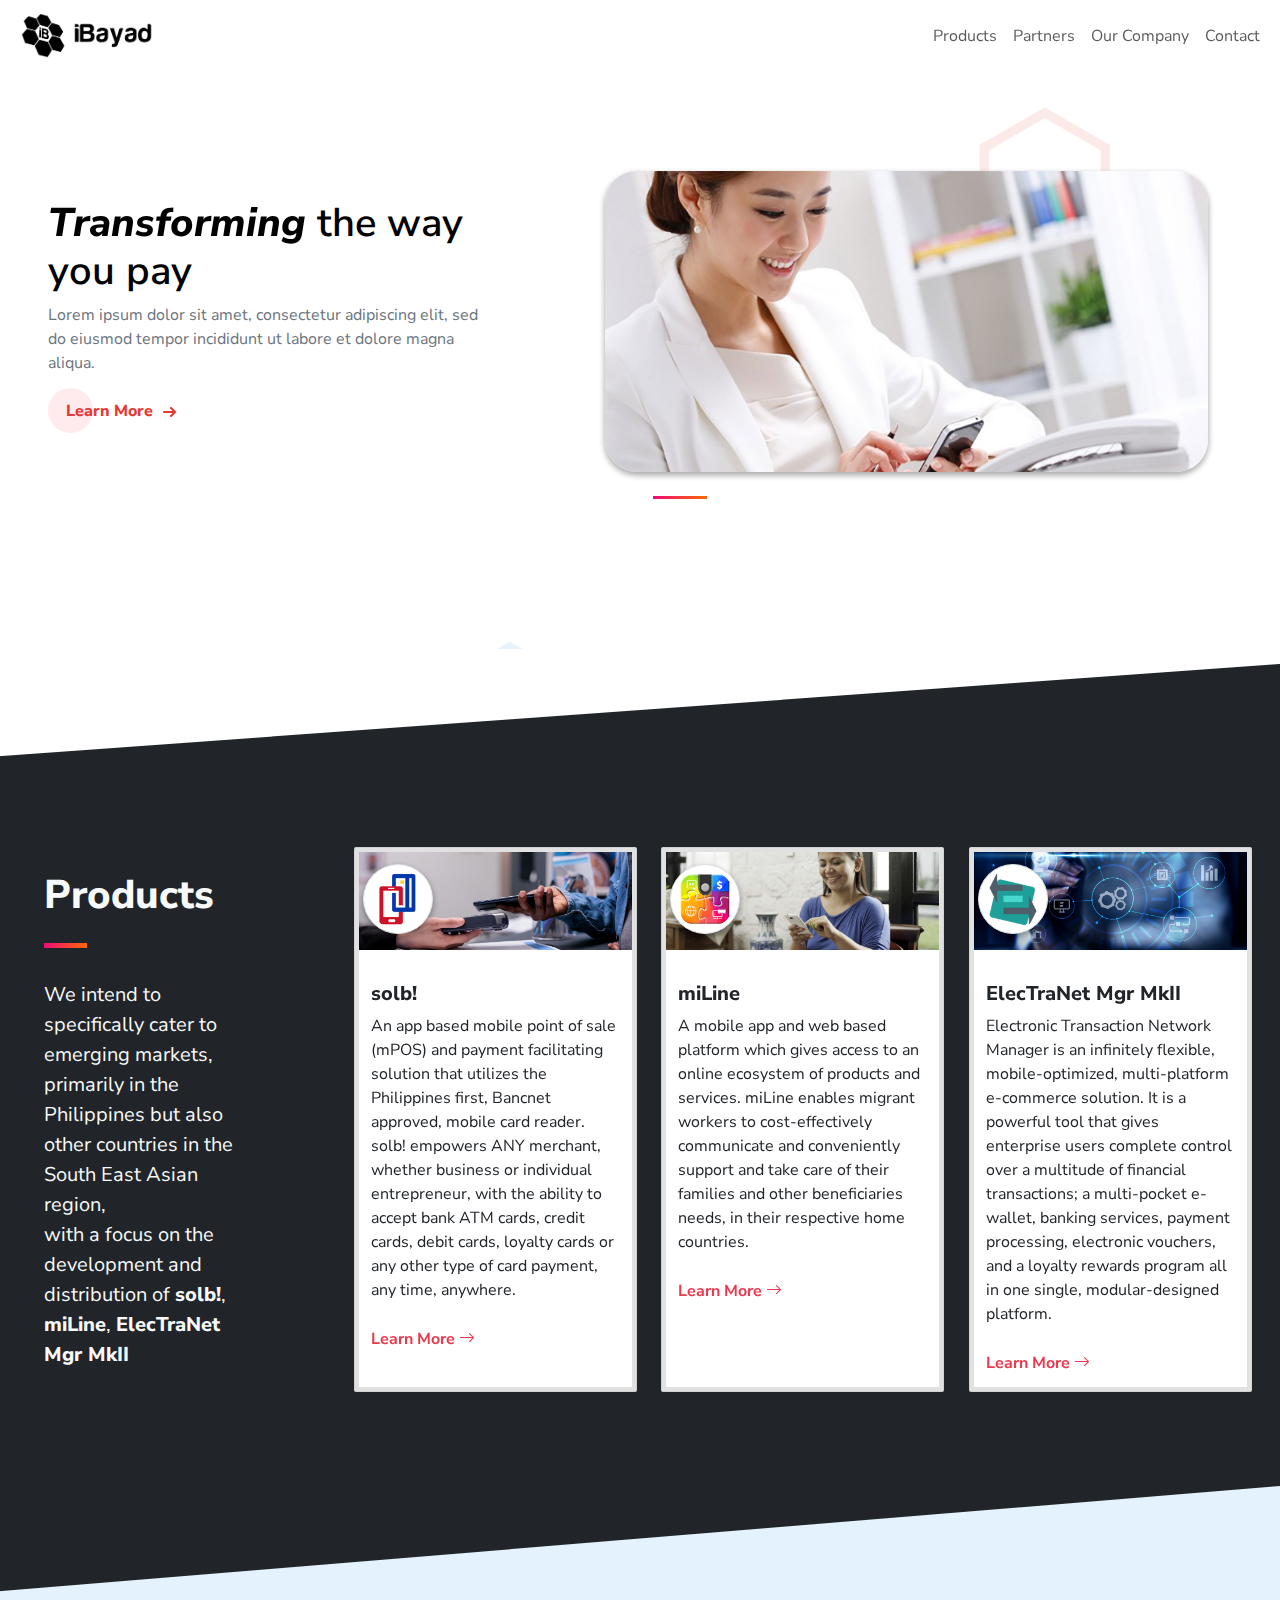
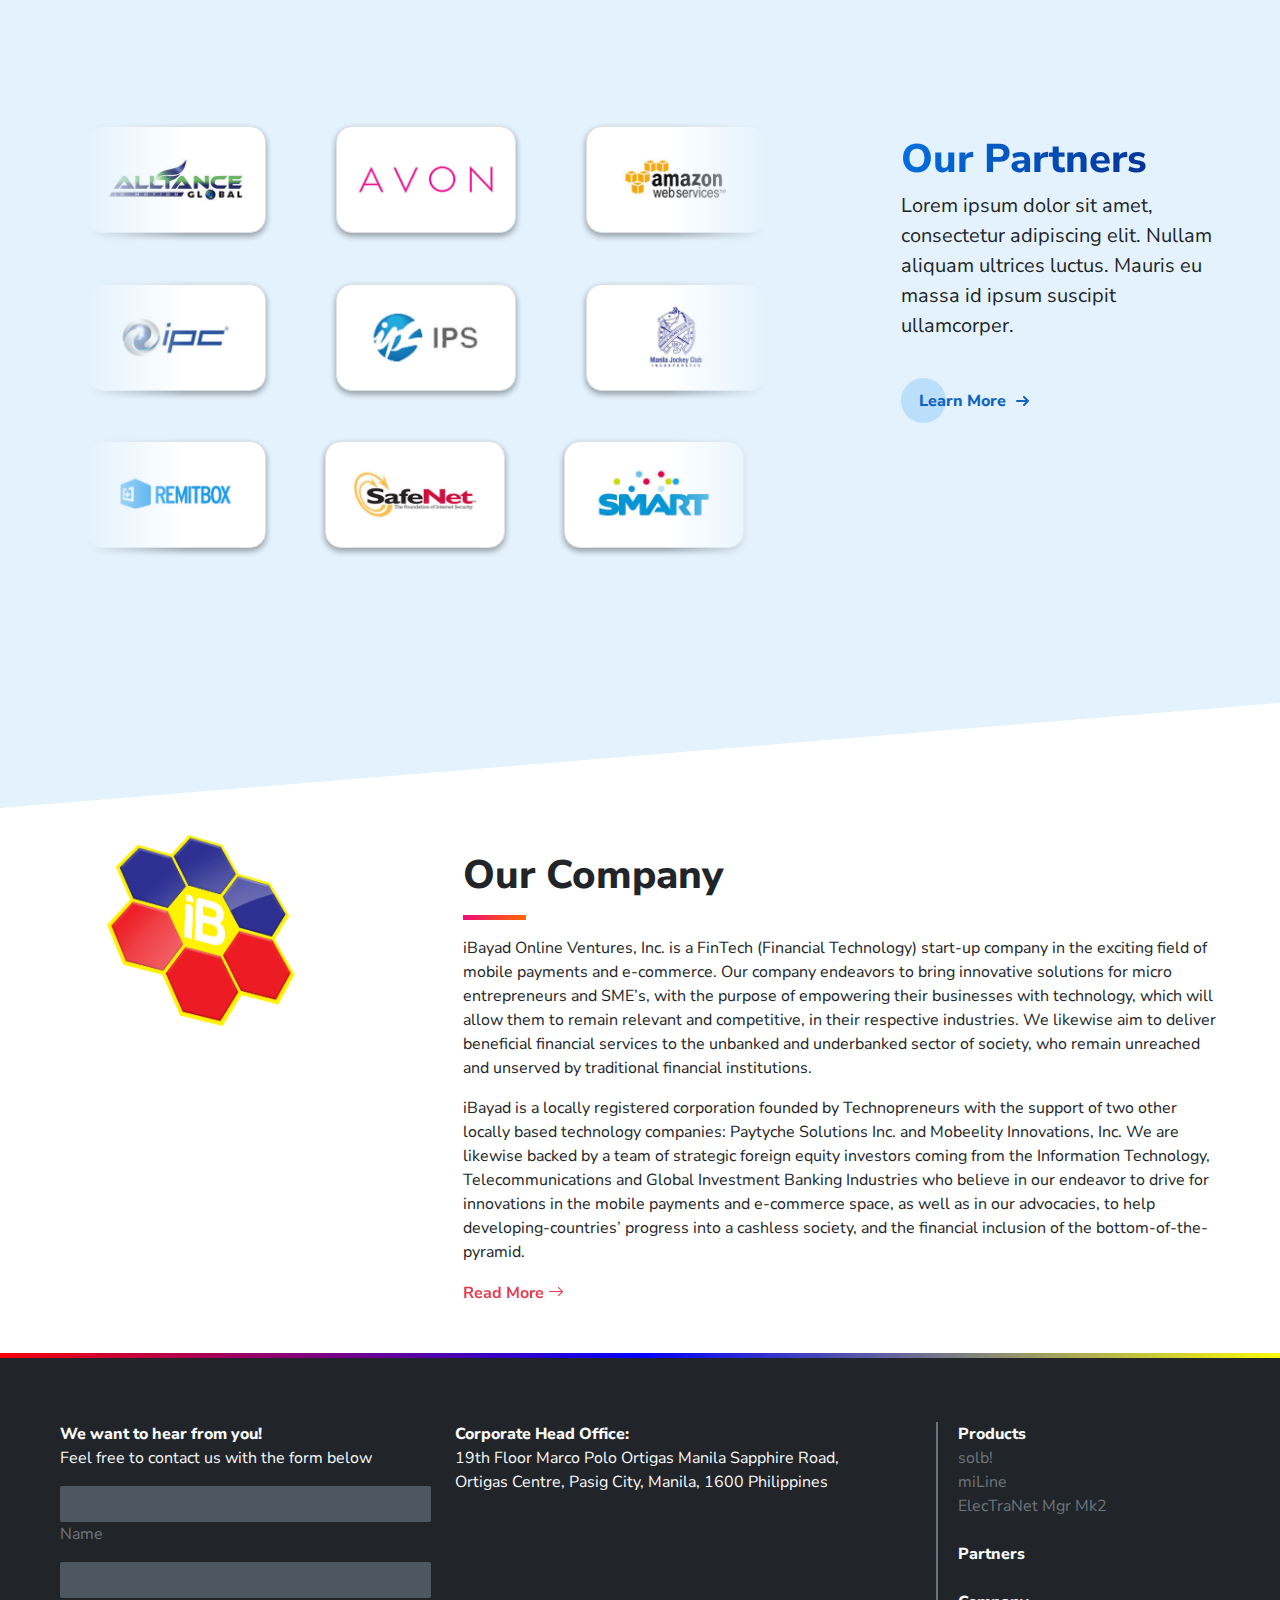
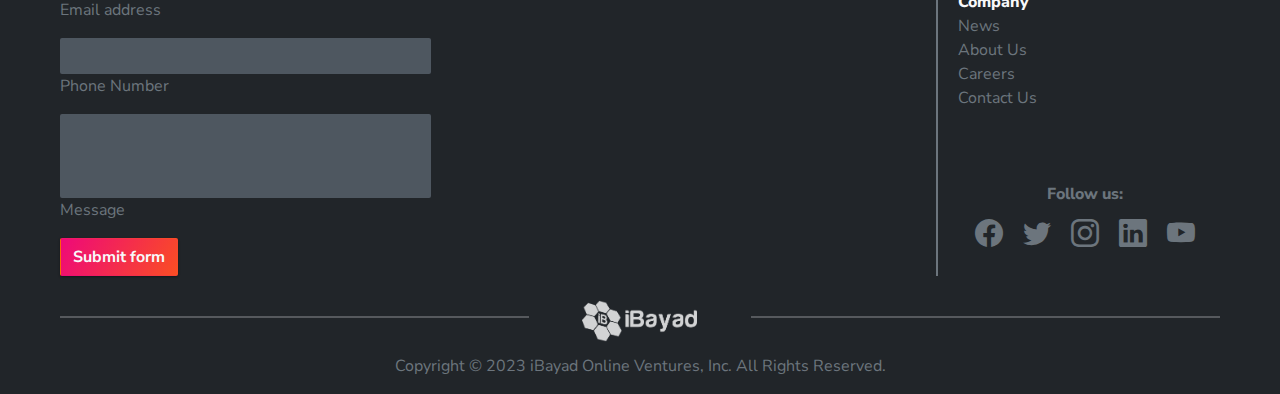
==== commit b1c500f3: "updates" ====
--- a/index.html
+++ b/index.html
@@ -28,13 +28,6 @@
     <script src="./assets/thirdparty/imakewebthings-waypoints-34d9f6d/lib/noframework.waypoints.min.js"></script>
     <script src="./assets/thirdparty/splide-4.1.3/dist/js/splide.min.js"></script>
     <style>
-        #divMain{
-            background-image: url('./assets/images/objects/polygon-scatter-haikei.svg');
-            background-repeat: no-repeat;
-            background-size: cover;
-            background-color: rgba(255, 255, 255, 0.5);
-        }
-
 
     </style>
 </head>
@@ -235,7 +228,7 @@
         </div>
         <div class="ib-img-objects d-none d-md-block" style="opacity: .3"><img src="./assets/images/objects/polygon-scatter-haikei-red.svg" style="width: 10%;height: auto;position: absolute;bottom: 20px;z-index: 10;"></div>
         <div class="ib-img-objects d-none d-md-block" style="opacity: .1"><img src="./assets/images/objects/polygon-scatter-haikei-blue.svg" style="width: 15%;height: auto;position: absolute;bottom: 60px;left:70px;transform: rotate(180deg)"></div>
-        <div class="ib-img-objects d-none d-md-block" style="opacity: .2"><img src="./assets/images/objects/polygon-scatter-haikei-yellow.svg" style="width: 20%;height: auto;position: absolute;bottom: 60px;left: 5px"></div>
+        <div id="yellowHoneycomb" class="ib-img-objects d-none d-md-block" style="opacity: .2"><img src="./assets/images/objects/polygon-scatter-haikei-yellow.svg" style="width: 20%;height: auto;position: absolute;bottom: 60px;left: 5px"></div>
         <div class="px-0" style="min-height: 150px"></div>
     </div>
 </div>
@@ -317,7 +310,7 @@
 <div class="col-12 ib-landing-bg-partners" id="divPartners">
 <div class="container-fluid">
     <div class="row text-center">
-    <div class="px-0" style="min-height: 100px"></div>
+    <div class="px-0" style="min-height: 80px"></div>
         <div class="col-md-8">
         <div class="container pt-4" id="waypoint-partners" style="width: 85%;">
         <div class="slider my-1">
@@ -546,7 +539,7 @@
                 <p class="text-dark fs-5 mb-5">Lorem ipsum dolor sit amet, consectetur adipiscing elit. Nullam aliquam ultrices luctus. Mauris eu massa id ipsum suscipit ullamcorper.</p>
                 <!--<a class="ib-link text-primary ib-font-bold hvr-forward" href="#" target="_blank">Explore partners <i class="bi bi-arrow-right hvr-icon"></i></a>-->
                 <div class="col">
-                    <a class="ib-link btn-explore-partners"  href="#" target="_blank">
+                    <a class="ib-link btn-explore-partners"  href="pages/partners.html">
                         <span>Learn More</span>
                         <svg viewBox="0 0 13 10" height="10px" width="15px">
                             <path d="M1,5 L11,5"></path>
--- a/assets/local/css/ib-styling.css
+++ b/assets/local/css/ib-styling.css
@@ -56,10 +56,21 @@
     -webkit-background-clip: text;
     -webkit-text-fill-color: transparent;
 }
+.ib-heading-dark{
+    color: #051934;
+}
 
 .ib-landing-hr{
     border:none;
     background-image: linear-gradient(117deg, rgba(238,9,121,1) 0%, rgba(255,106,0,1) 99%);
+    opacity: 1;
+    width: 20%;
+    height: 5px;
+
+}
+.ib-landing-hr-partners{
+    border:none;
+    background-image: linear-gradient(113deg, rgba(13,71,161,1) 0%, rgba(21,101,192,1) 99%);
     opacity: 1;
     width: 20%;
     height: 5px;
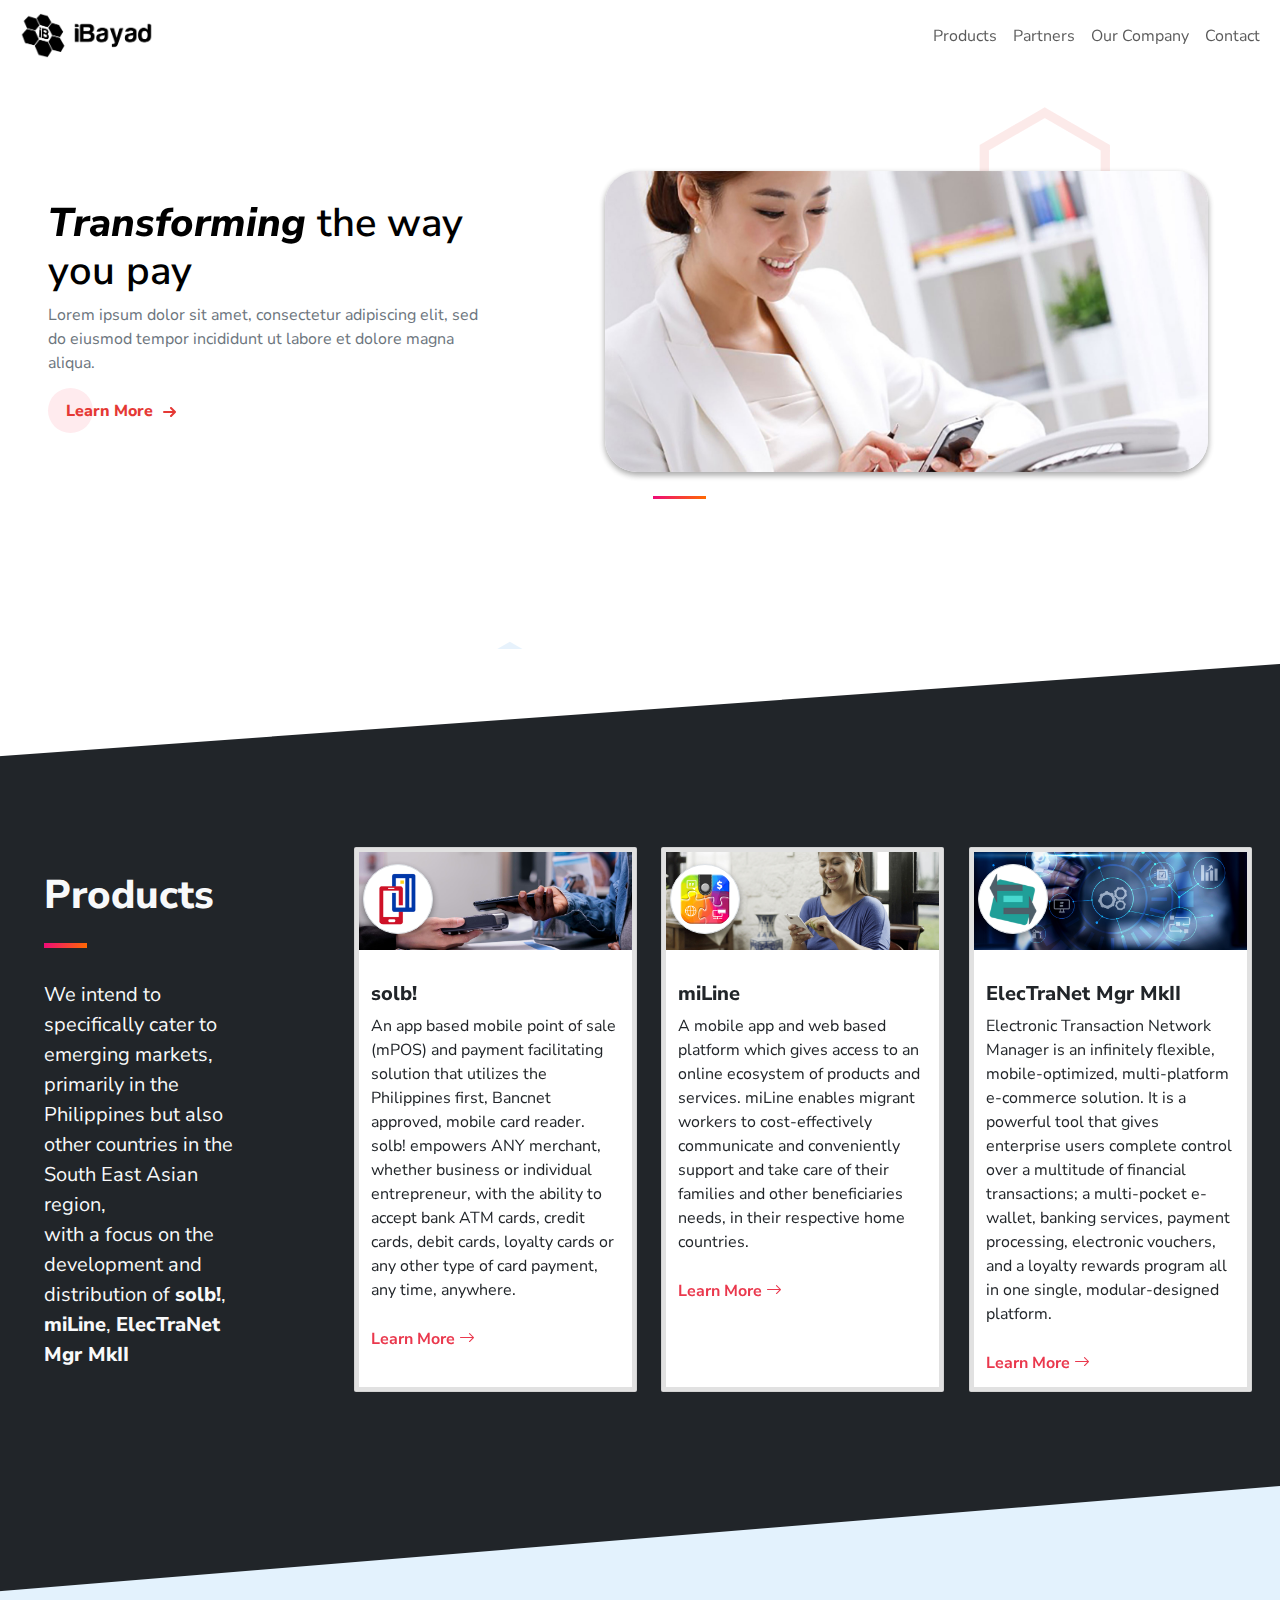
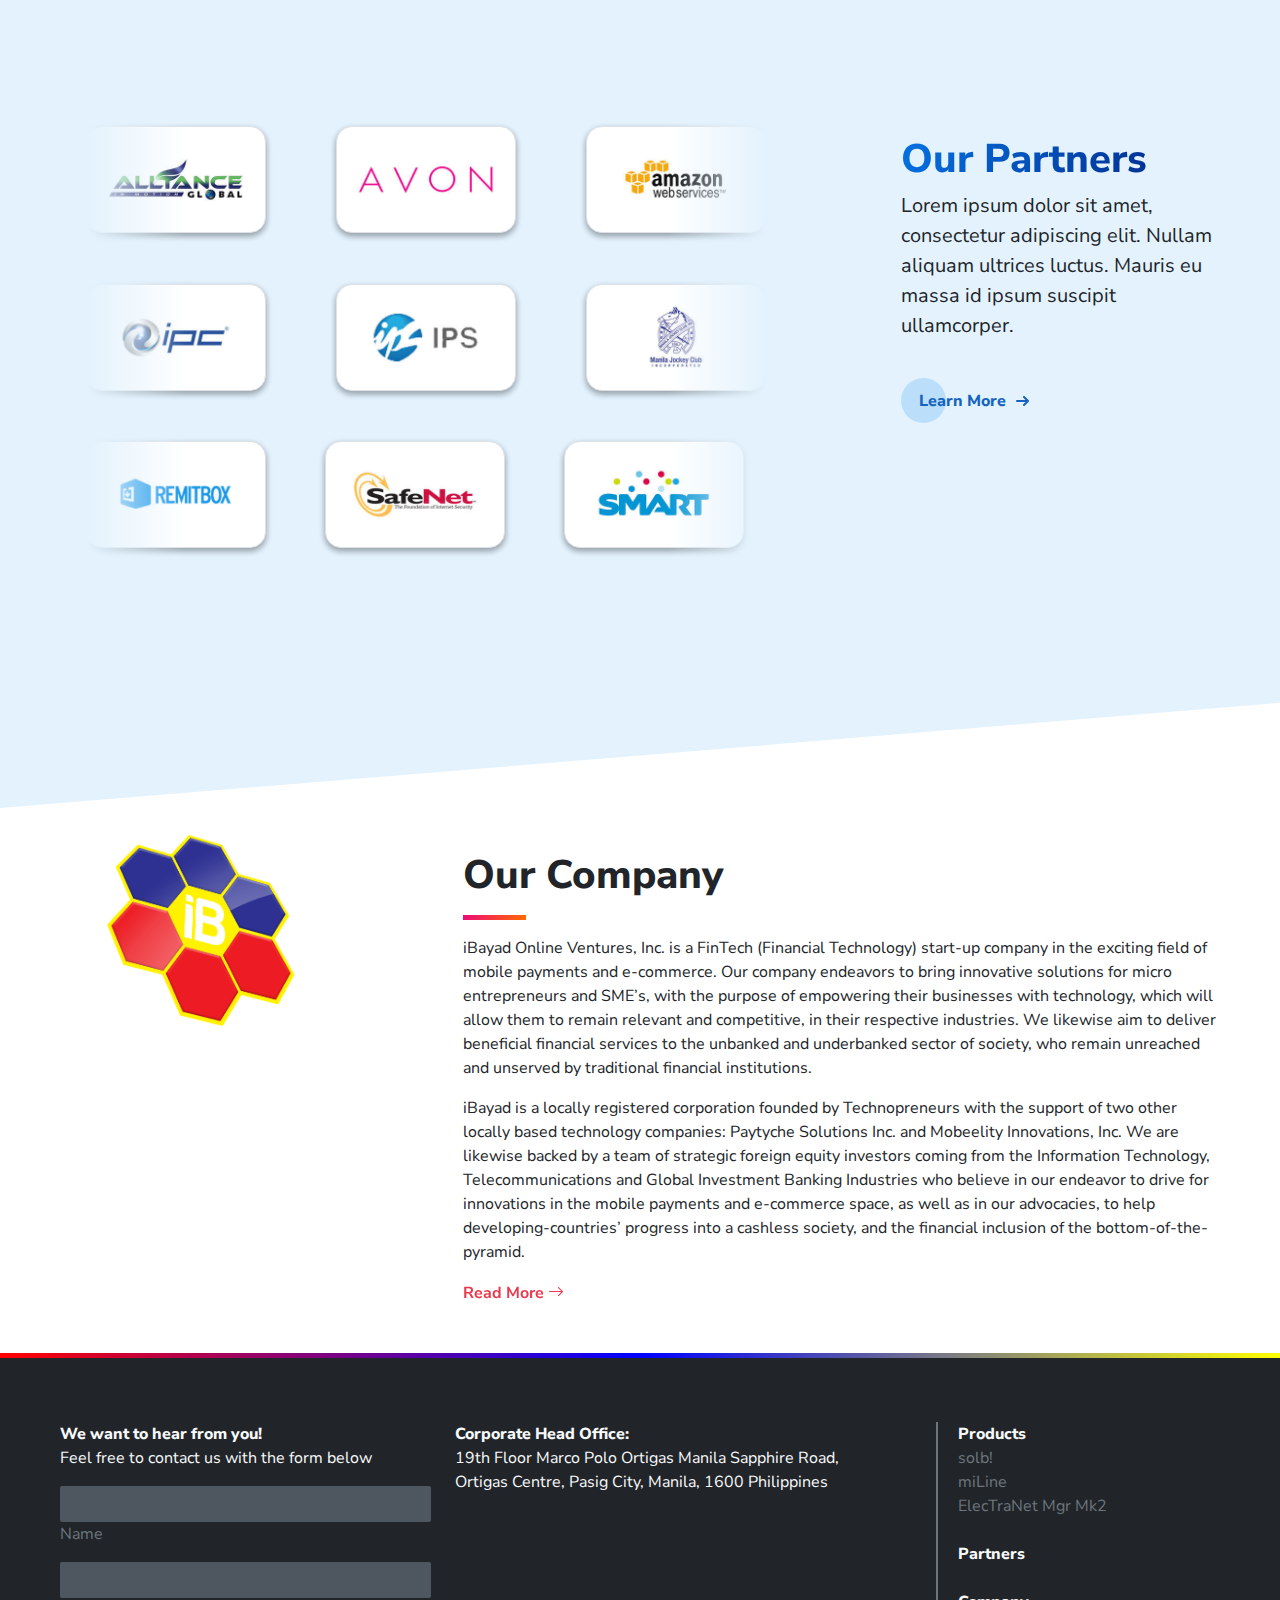
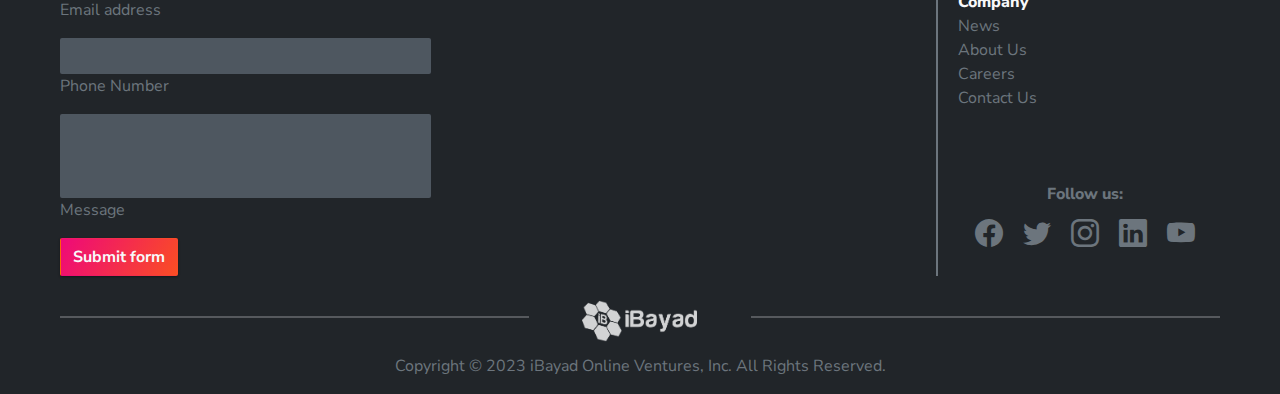
==== commit 81c3da9d: "updates" ====
--- a/index.html
+++ b/index.html
@@ -305,258 +305,257 @@
             </div>
         </div>
     </div>
-
 </div>
 <div class="col-12 ib-landing-bg-partners" id="divPartners">
 <div class="container-fluid">
-    <div class="row text-center">
-    <div class="px-0" style="min-height: 80px"></div>
-        <div class="col-md-8">
-        <div class="container pt-4" id="waypoint-partners" style="width: 85%;">
-        <div class="slider my-1">
-            <div class="slide-track-1">
-                <div class="slide">
-                    <img class="img-thumbnail rounded-4 ib-shadow ib-partner-logo-card" src="./assets/images/partners/partners-logo-aim-global-300x150.jpg" alt="AIM Global" width="300" height="150" loading="lazy">
-                </div>
-                <div class="slide">
-                    <img class="img-thumbnail rounded-4 ib-shadow ib-partner-logo-card" src="./assets/images/partners/partners-logo-avon-300x150.jpg" alt="Avon" width="300" height="150" loading="lazy">
-                </div>
-                <div class="slide">
-                    <img class="img-thumbnail rounded-4 ib-shadow ib-partner-logo-card" src="./assets/images/partners/partners-logo-amazon-web-services-300x150.jpg" alt="Amazon Web Services" width="300" height="150" loading="lazy">
-                </div>
-                <div class="slide">
-                    <img class="img-thumbnail rounded-4 ib-shadow ib-partner-logo-card" src="./assets/images/partners/partners-logo-bancnet-300x150.jpg" alt="BancNet" width="300" height="150" loading="lazy">
-                </div>
-                <div class="slide">
-                    <img class="img-thumbnail rounded-4 ib-shadow ib-partner-logo-card" src="./assets/images/partners/partners-logo-bayad-center-1-300x150.jpg" alt="Bayad Center" width="300" height="150" loading="lazy">
-                </div>
-                <div class="slide">
-                    <img class="img-thumbnail rounded-4 ib-shadow ib-partner-logo-card" src="./assets/images/partners/partners-logo-bpi-globe-banko-300x150.jpg" alt="BPI BanKo" width="300" height="150" loading="lazy">
-                </div>
-                <div class="slide">
-                    <img class="img-thumbnail rounded-4 ib-shadow ib-partner-logo-card" src="./assets/images/partners/partners-logo-cutting-edge-300x150.jpg" alt="Cutting Edge" width="300" height="150" loading="lazy">
-                </div>
-                <div class="slide">
-                    <img class="img-thumbnail rounded-4 ib-shadow ib-partner-logo-card" src="./assets/images/partners/partners-logo-ecpay-300x150.jpg" alt="ECPay" width="300" height="150" loading="lazy">
-                </div>
-                <div class="slide">
-                    <img class="img-thumbnail rounded-4 ib-shadow ib-partner-logo-card" src="./assets/images/partners/partners-logo-filmon-300x150.jpg" alt="Filmon" width="300" height="150" loading="lazy">
-                </div>
-                <div class="slide">
-                    <img class="img-thumbnail rounded-4 ib-shadow ib-partner-logo-card" src="./assets/images/partners/partners-logo-gametime-300x150.jpg" alt="Gametime" width="300" height="150" loading="lazy">
-                </div>
-                <div class="slide">
-                    <img class="img-thumbnail rounded-4 ib-shadow ib-partner-logo-card" src="./assets/images/partners/partners-logo-generika-300x150.jpg" alt="Generika" width="300" height="150" loading="lazy">
-                </div>
-
-                <div class="slide">
-                    <img class="img-thumbnail rounded-4 ib-shadow ib-partner-logo-card" src="./assets/images/partners/partners-logo-aim-global-300x150.jpg" alt="AIM Global" width="300" height="150" loading="lazy">
-                </div>
-                <div class="slide">
-                    <img class="img-thumbnail rounded-4 ib-shadow ib-partner-logo-card" src="./assets/images/partners/partners-logo-avon-300x150.jpg" alt="Avon" width="300" height="150" loading="lazy">
-                </div>
-
-                <div class="slide">
-                    <img class="img-thumbnail rounded-4 ib-shadow ib-partner-logo-card" src="./assets/images/partners/partners-logo-amazon-web-services-300x150.jpg" alt="Amazon Web Services" width="300" height="150" loading="lazy">
-                </div>
-                <div class="slide">
-                    <img class="img-thumbnail rounded-4 ib-shadow ib-partner-logo-card" src="./assets/images/partners/partners-logo-bancnet-300x150.jpg" alt="BancNet" width="300" height="150" loading="lazy">
-                </div>
-                <div class="slide">
-                    <img class="img-thumbnail rounded-4 ib-shadow ib-partner-logo-card" src="./assets/images/partners/partners-logo-bayad-center-1-300x150.jpg" alt="Bayad Center" width="300" height="150" loading="lazy">
-                </div>
-                <div class="slide">
-                    <img class="img-thumbnail rounded-4 ib-shadow ib-partner-logo-card" src="./assets/images/partners/partners-logo-bpi-globe-banko-300x150.jpg" alt="BPI BanKo" width="300" height="150" loading="lazy">
-                </div>
-                <div class="slide">
-                    <img class="img-thumbnail rounded-4 ib-shadow ib-partner-logo-card" src="./assets/images/partners/partners-logo-cutting-edge-300x150.jpg" alt="Cutting Edge" width="300" height="150" loading="lazy">
-                </div>
-                <div class="slide">
-                    <img class="img-thumbnail rounded-4 ib-shadow ib-partner-logo-card" src="./assets/images/partners/partners-logo-ecpay-300x150.jpg" alt="ECPay" width="300" height="150" loading="lazy">
-                </div>
-                <div class="slide">
-                    <img class="img-thumbnail rounded-4 ib-shadow ib-partner-logo-card" src="./assets/images/partners/partners-logo-filmon-300x150.jpg" alt="Filmon" width="300" height="150" loading="lazy">
-                </div>
-                <div class="slide">
-                    <img class="img-thumbnail rounded-4 ib-shadow ib-partner-logo-card" src="./assets/images/partners/partners-logo-gametime-300x150.jpg" alt="Gametime" width="300" height="150" loading="lazy">
-                </div>
-                <div class="slide">
-                    <img class="img-thumbnail rounded-4 ib-shadow ib-partner-logo-card" src="./assets/images/partners/partners-logo-generika-300x150.jpg" alt="Generika" width="300" height="150" loading="lazy">
-                </div>
-            </div>
-        </div>
-        <div class="slider my-1">
-            <div class="slide-track-2">
-                <div class="slide">
-                    <img class="img-thumbnail rounded-4 ib-shadow ib-partner-logo-card" src="./assets/images/partners/partners-logo-ipc-300x150.jpg" alt="IPC" width="300" height="150" loading="lazy">
-                </div>
-                <div class="slide">
-                    <img class="img-thumbnail rounded-4 ib-shadow ib-partner-logo-card" src="./assets/images/partners/partners-logo-ips-300x150.jpg" alt="IPS" width="300" height="150" loading="lazy">
-                </div>
-                <div class="slide">
-                    <img class="img-thumbnail rounded-4 ib-shadow ib-partner-logo-card" src="./assets/images/partners/partners-logo-manila-jockey-club-300x150.jpg" alt="Manila Jockey" width="300" height="150" loading="lazy">
-                </div>
-                <div class="slide">
-                    <img class="img-thumbnail rounded-4 ib-shadow ib-partner-logo-card" src="./assets/images/partners/partners-logo-mobeelity-300x150.jpg" alt="Mobeelity" width="300" height="150" loading="lazy">
-                </div>
-                <div class="slide">
-                    <img class="img-thumbnail rounded-4 ib-shadow ib-partner-logo-card" src="./assets/images/partners/partners-logo-mynt-300x150.jpg" alt="Mynt" width="300" height="150" loading="lazy">
-                </div>
-                <div class="slide">
-                    <img class="img-thumbnail rounded-4 ib-shadow ib-partner-logo-card" src="./assets/images/partners/partners-logo-nets-300x150.jpg" alt="Nets" width="300" height="150" loading="lazy">
-                </div>
-                <div class="slide">
-                    <img class="img-thumbnail rounded-4 ib-shadow ib-partner-logo-card" src="./assets/images/partners/partners-logo-nexmo-300x150.jpg" alt="Nexmo" width="300" height="150" loading="lazy">
-                </div>
-                <div class="slide">
-                    <img class="img-thumbnail rounded-4 ib-shadow ib-partner-logo-card" src="./assets/images/partners/partners-logo-paymaya-300x150.jpg" alt="Paymaya" width="300" height="150" loading="lazy">
-                </div>
-                <div class="slide">
-                    <img class="img-thumbnail rounded-4 ib-shadow ib-partner-logo-card" src="./assets/images/partners/partners-logo-paypal-300x150.jpg" alt="PayPal" width="300" height="150" loading="lazy">
-                </div>
-                <div class="slide">
-                    <img class="img-thumbnail rounded-4 ib-shadow ib-partner-logo-card" src="./assets/images/partners/partners-logo-paytyche-300x150.jpg" alt="Paytyche" width="300" height="150" loading="lazy">
-                </div>
-                <div class="slide">
-                    <img class="img-thumbnail rounded-4 ib-shadow ib-partner-logo-card" src="./assets/images/partners/partners-logo-philarp-300x150.jpg" alt="Philarp" width="300" height="150" loading="lazy">
-                </div>
-
-                <div class="slide">
-                    <img class="img-thumbnail rounded-4 ib-shadow ib-partner-logo-card" src="./assets/images/partners/partners-logo-ipc-300x150.jpg" alt="IPC" width="300" height="150" loading="lazy">
-                </div>
-                <div class="slide">
-                    <img class="img-thumbnail rounded-4 ib-shadow ib-partner-logo-card" src="./assets/images/partners/partners-logo-ips-300x150.jpg" alt="IPS" width="300" height="150" loading="lazy">
-                </div>
-                <div class="slide">
-                    <img class="img-thumbnail rounded-4 ib-shadow ib-partner-logo-card" src="./assets/images/partners/partners-logo-manila-jockey-club-300x150.jpg" alt="Manila Jockey" width="300" height="150" loading="lazy">
-                </div>
-                <div class="slide">
-                    <img class="img-thumbnail rounded-4 ib-shadow ib-partner-logo-card" src="./assets/images/partners/partners-logo-mobeelity-300x150.jpg" alt="Mobeelity" width="300" height="150" loading="lazy">
-                </div>
-                <div class="slide">
-                    <img class="img-thumbnail rounded-4 ib-shadow ib-partner-logo-card" src="./assets/images/partners/partners-logo-mynt-300x150.jpg" alt="Mynt" width="300" height="150" loading="lazy">
-                </div>
-                <div class="slide">
-                    <img class="img-thumbnail rounded-4 ib-shadow ib-partner-logo-card" src="./assets/images/partners/partners-logo-nets-300x150.jpg" alt="Nets" width="300" height="150" loading="lazy">
-                </div>
-                <div class="slide">
-                    <img class="img-thumbnail rounded-4 ib-shadow ib-partner-logo-card" src="./assets/images/partners/partners-logo-nexmo-300x150.jpg" alt="Nexmo" width="300" height="150" loading="lazy">
-                </div>
-                <div class="slide">
-                    <img class="img-thumbnail rounded-4 ib-shadow ib-partner-logo-card" src="./assets/images/partners/partners-logo-paymaya-300x150.jpg" alt="Paymaya" width="300" height="150" loading="lazy">
-                </div>
-                <div class="slide">
-                    <img class="img-thumbnail rounded-4 ib-shadow ib-partner-logo-card" src="./assets/images/partners/partners-logo-paypal-300x150.jpg" alt="PayPal" width="300" height="150" loading="lazy">
-                </div>
-                <div class="slide">
-                    <img class="img-thumbnail rounded-4 ib-shadow ib-partner-logo-card" src="./assets/images/partners/partners-logo-paytyche-300x150.jpg" alt="Paytyche" width="300" height="150" loading="lazy">
-                </div>
-                <div class="slide">
-                    <img class="img-thumbnail rounded-4 ib-shadow ib-partner-logo-card" src="./assets/images/partners/partners-logo-philarp-300x150.jpg" alt="Philarp" width="300" height="150" loading="lazy">
-                </div>
-            </div>
-        </div>
-        <div class="slider my-1">
-            <div class="slide-track-1">
-                <div class="slide">
-                    <img class="img-thumbnail rounded-4 ib-shadow ib-partner-logo-card" src="./assets/images/partners/partners-logo-remitbox-300x150.jpg" alt="Remitbox" width="300" height="150" loading="lazy">
-                </div>
-                <div class="slide">
-                    <img class="img-thumbnail rounded-4 ib-shadow ib-partner-logo-card" src="./assets/images/partners/partners-logo-safenet-300x150.jpg" alt="Safenet" width="300" height="150" loading="lazy">
-                </div>
-                <div class="slide">
-                    <img class="img-thumbnail rounded-4 ib-shadow ib-partner-logo-card" src="./assets/images/partners/partners-logo-smart-300x150.jpg" alt="Smart" width="300" height="150" loading="lazy">
-                </div>
-                <div class="slide">
-                    <img class="img-thumbnail rounded-4 ib-shadow ib-partner-logo-card" src="./assets/images/partners/partners-logo-smart-pit-300x150.jpg" alt="Smart Pit" width="300" height="150" loading="lazy">
-                </div>
-                <div class="slide">
-                    <img class="img-thumbnail rounded-4 ib-shadow ib-partner-logo-card" src="./assets/images/partners/partners-logo-tara-nood-tayo-300x150.jpg" alt="Tara Nood Tayo" width="300" height="150" loading="lazy">
-                </div>
-                <div class="slide">
-                    <img class="img-thumbnail rounded-4 ib-shadow ib-partner-logo-card" src="./assets/images/partners/partners-logo-transferto-300x150.jpg" alt="Transfer To" width="300" height="150" loading="lazy">
-                </div>
-                <div class="slide">
-                    <img class="img-thumbnail rounded-4 ib-shadow ib-partner-logo-card" src="./assets/images/partners/partners-logo-trufidelity-300x150.jpg" alt="Trufidelity" width="300" height="150" loading="lazy">
-                </div>
-                <div class="slide">
-                    <img class="img-thumbnail rounded-4 ib-shadow ib-partner-logo-card" src="./assets/images/partners/partners-logo-voip-switch-300x150.jpg" alt="Voip Switch" width="300" height="150" loading="lazy">
-                </div>
-                <div class="slide">
-                    <img class="img-thumbnail rounded-4 ib-shadow ib-partner-logo-card" src="./assets/images/partners/partners-logo-wazile-300x150.jpg" alt="Wazile" width="300" height="150" loading="lazy">
-                </div>
-                <div class="slide">
-                    <img class="img-thumbnail rounded-4 ib-shadow ib-partner-logo-card" src="./assets/images/partners/partners-logo-wowza-300x150.jpg" alt="Wowza" width="300" height="150" loading="lazy">
-                </div>
-                <div class="slide">
-                    <img class="img-thumbnail rounded-4 ib-shadow ib-partner-logo-card" src="./assets/images/partners/partners-logo-zed-300x150.jpg" alt="Zed" width="300" height="150" loading="lazy">
-                </div>
-
-                <div class="slide">
-                    <img class="img-thumbnail rounded-4 ib-shadow ib-partner-logo-card" src="./assets/images/partners/partners-logo-remitbox-300x150.jpg" alt="Remitbox" width="300" height="150" loading="lazy">
-                </div>
-                <div class="slide">
-                    <img class="img-thumbnail rounded-4 ib-shadow ib-partner-logo-card" src="./assets/images/partners/partners-logo-safenet-300x150.jpg" alt="Safenet" width="300" height="150" loading="lazy">
-                </div>
-                <div class="slide">
-                    <img class="img-thumbnail rounded-4 ib-shadow ib-partner-logo-card" src="./assets/images/partners/partners-logo-smart-300x150.jpg" alt="Smart" width="300" height="150" loading="lazy">
-                </div>
-                <div class="slide">
-                    <img class="img-thumbnail rounded-4 ib-shadow ib-partner-logo-card" src="./assets/images/partners/partners-logo-smart-pit-300x150.jpg" alt="Smart Pit" width="300" height="150" loading="lazy">
-                </div>
-                <div class="slide">
-                    <img class="img-thumbnail rounded-4 ib-shadow ib-partner-logo-card" src="./assets/images/partners/partners-logo-tara-nood-tayo-300x150.jpg" alt="Tara Nood Tayo" width="300" height="150" loading="lazy">
-                </div>
-                <div class="slide">
-                    <img class="img-thumbnail rounded-4 ib-shadow ib-partner-logo-card" src="./assets/images/partners/partners-logo-transferto-300x150.jpg" alt="Transfer To" width="300" height="150" loading="lazy">
-                </div>
-                <div class="slide">
-                    <img class="img-thumbnail rounded-4 ib-shadow ib-partner-logo-card" src="./assets/images/partners/partners-logo-trufidelity-300x150.jpg" alt="Trufidelity" width="300" height="150" loading="lazy">
-                </div>
-                <div class="slide">
-                    <img class="img-thumbnail rounded-4 ib-shadow ib-partner-logo-card" src="./assets/images/partners/partners-logo-voip-switch-300x150.jpg" alt="Voip Switch" width="300" height="150" loading="lazy">
-                </div>
-                <div class="slide">
-                    <img class="img-thumbnail rounded-4 ib-shadow ib-partner-logo-card" src="./assets/images/partners/partners-logo-wazile-300x150.jpg" alt="Wazile" width="300" height="150" loading="lazy">
-                </div>
-                <div class="slide">
-                    <img class="img-thumbnail rounded-4 ib-shadow ib-partner-logo-card" src="./assets/images/partners/partners-logo-wowza-300x150.jpg" alt="Wowza" width="300" height="150" loading="lazy">
-                </div>
-                <div class="slide">
-                    <img class="img-thumbnail rounded-4 ib-shadow ib-partner-logo-card" src="./assets/images/partners/partners-logo-zed-300x150.jpg" alt="Zed" width="300" height="150" loading="lazy">
-                </div>
-                <div class="slide">
-                    <img class="img-thumbnail rounded-4 ib-shadow ib-partner-logo-card" src="./assets/images/partners/partners-logo-remitbox-300x150.jpg" alt="Remitbox" width="300" height="150" loading="lazy">
-                </div>
-            </div>
-        </div>
-        </div>
-        </div>
-
-        <div class="col-md-4 text-start">
-            <div class="row mx-4">
-                <h1 class="ib-landing-heading ib-font-extrabold mt-5">Our Partners</h1>
-                <p class="text-dark fs-5 mb-5">Lorem ipsum dolor sit amet, consectetur adipiscing elit. Nullam aliquam ultrices luctus. Mauris eu massa id ipsum suscipit ullamcorper.</p>
-                <!--<a class="ib-link text-primary ib-font-bold hvr-forward" href="#" target="_blank">Explore partners <i class="bi bi-arrow-right hvr-icon"></i></a>-->
-                <div class="col">
-                    <a class="ib-link btn-explore-partners"  href="pages/partners.html">
-                        <span>Learn More</span>
-                        <svg viewBox="0 0 13 10" height="10px" width="15px">
-                            <path d="M1,5 L11,5"></path>
-                            <polyline points="8 1 12 5 8 9"></polyline>
-                        </svg>
-                    </a>
-                </div>
-            </div>
-        </div>
-    </div>
+<div class="row text-center">
+<div class="px-0" style="min-height: 80px"></div>
+<div class="col-md-8">
+<div class="container pt-4" id="waypoint-partners" style="width: 85%;">
+<div class="slider my-1">
+    <div class="slide-track-1">
+        <div class="slide">
+            <img class="img-thumbnail rounded-4 ib-shadow ib-partner-logo-card" src="./assets/images/partners/partners-logo-aim-global-300x150.jpg" alt="AIM Global" width="300" height="150" loading="lazy">
+        </div>
+        <div class="slide">
+            <img class="img-thumbnail rounded-4 ib-shadow ib-partner-logo-card" src="./assets/images/partners/partners-logo-avon-300x150.jpg" alt="Avon" width="300" height="150" loading="lazy">
+        </div>
+        <div class="slide">
+            <img class="img-thumbnail rounded-4 ib-shadow ib-partner-logo-card" src="./assets/images/partners/partners-logo-amazon-web-services-300x150.jpg" alt="Amazon Web Services" width="300" height="150" loading="lazy">
+        </div>
+        <div class="slide">
+            <img class="img-thumbnail rounded-4 ib-shadow ib-partner-logo-card" src="./assets/images/partners/partners-logo-bancnet-300x150.jpg" alt="BancNet" width="300" height="150" loading="lazy">
+        </div>
+        <div class="slide">
+            <img class="img-thumbnail rounded-4 ib-shadow ib-partner-logo-card" src="./assets/images/partners/partners-logo-bayad-center-1-300x150.jpg" alt="Bayad Center" width="300" height="150" loading="lazy">
+        </div>
+        <div class="slide">
+            <img class="img-thumbnail rounded-4 ib-shadow ib-partner-logo-card" src="./assets/images/partners/partners-logo-bpi-globe-banko-300x150.jpg" alt="BPI BanKo" width="300" height="150" loading="lazy">
+        </div>
+        <div class="slide">
+            <img class="img-thumbnail rounded-4 ib-shadow ib-partner-logo-card" src="./assets/images/partners/partners-logo-cutting-edge-300x150.jpg" alt="Cutting Edge" width="300" height="150" loading="lazy">
+        </div>
+        <div class="slide">
+            <img class="img-thumbnail rounded-4 ib-shadow ib-partner-logo-card" src="./assets/images/partners/partners-logo-ecpay-300x150.jpg" alt="ECPay" width="300" height="150" loading="lazy">
+        </div>
+        <div class="slide">
+            <img class="img-thumbnail rounded-4 ib-shadow ib-partner-logo-card" src="./assets/images/partners/partners-logo-filmon-300x150.jpg" alt="Filmon" width="300" height="150" loading="lazy">
+        </div>
+        <div class="slide">
+            <img class="img-thumbnail rounded-4 ib-shadow ib-partner-logo-card" src="./assets/images/partners/partners-logo-gametime-300x150.jpg" alt="Gametime" width="300" height="150" loading="lazy">
+        </div>
+        <div class="slide">
+            <img class="img-thumbnail rounded-4 ib-shadow ib-partner-logo-card" src="./assets/images/partners/partners-logo-generika-300x150.jpg" alt="Generika" width="300" height="150" loading="lazy">
+        </div>
+
+        <div class="slide">
+            <img class="img-thumbnail rounded-4 ib-shadow ib-partner-logo-card" src="./assets/images/partners/partners-logo-aim-global-300x150.jpg" alt="AIM Global" width="300" height="150" loading="lazy">
+        </div>
+        <div class="slide">
+            <img class="img-thumbnail rounded-4 ib-shadow ib-partner-logo-card" src="./assets/images/partners/partners-logo-avon-300x150.jpg" alt="Avon" width="300" height="150" loading="lazy">
+        </div>
+
+        <div class="slide">
+            <img class="img-thumbnail rounded-4 ib-shadow ib-partner-logo-card" src="./assets/images/partners/partners-logo-amazon-web-services-300x150.jpg" alt="Amazon Web Services" width="300" height="150" loading="lazy">
+        </div>
+        <div class="slide">
+            <img class="img-thumbnail rounded-4 ib-shadow ib-partner-logo-card" src="./assets/images/partners/partners-logo-bancnet-300x150.jpg" alt="BancNet" width="300" height="150" loading="lazy">
+        </div>
+        <div class="slide">
+            <img class="img-thumbnail rounded-4 ib-shadow ib-partner-logo-card" src="./assets/images/partners/partners-logo-bayad-center-1-300x150.jpg" alt="Bayad Center" width="300" height="150" loading="lazy">
+        </div>
+        <div class="slide">
+            <img class="img-thumbnail rounded-4 ib-shadow ib-partner-logo-card" src="./assets/images/partners/partners-logo-bpi-globe-banko-300x150.jpg" alt="BPI BanKo" width="300" height="150" loading="lazy">
+        </div>
+        <div class="slide">
+            <img class="img-thumbnail rounded-4 ib-shadow ib-partner-logo-card" src="./assets/images/partners/partners-logo-cutting-edge-300x150.jpg" alt="Cutting Edge" width="300" height="150" loading="lazy">
+        </div>
+        <div class="slide">
+            <img class="img-thumbnail rounded-4 ib-shadow ib-partner-logo-card" src="./assets/images/partners/partners-logo-ecpay-300x150.jpg" alt="ECPay" width="300" height="150" loading="lazy">
+        </div>
+        <div class="slide">
+            <img class="img-thumbnail rounded-4 ib-shadow ib-partner-logo-card" src="./assets/images/partners/partners-logo-filmon-300x150.jpg" alt="Filmon" width="300" height="150" loading="lazy">
+        </div>
+        <div class="slide">
+            <img class="img-thumbnail rounded-4 ib-shadow ib-partner-logo-card" src="./assets/images/partners/partners-logo-gametime-300x150.jpg" alt="Gametime" width="300" height="150" loading="lazy">
+        </div>
+        <div class="slide">
+            <img class="img-thumbnail rounded-4 ib-shadow ib-partner-logo-card" src="./assets/images/partners/partners-logo-generika-300x150.jpg" alt="Generika" width="300" height="150" loading="lazy">
+        </div>
+    </div>
+</div>
+<div class="slider my-1">
+    <div class="slide-track-2">
+        <div class="slide">
+            <img class="img-thumbnail rounded-4 ib-shadow ib-partner-logo-card" src="./assets/images/partners/partners-logo-ipc-300x150.jpg" alt="IPC" width="300" height="150" loading="lazy">
+        </div>
+        <div class="slide">
+            <img class="img-thumbnail rounded-4 ib-shadow ib-partner-logo-card" src="./assets/images/partners/partners-logo-ips-300x150.jpg" alt="IPS" width="300" height="150" loading="lazy">
+        </div>
+        <div class="slide">
+            <img class="img-thumbnail rounded-4 ib-shadow ib-partner-logo-card" src="./assets/images/partners/partners-logo-manila-jockey-club-300x150.jpg" alt="Manila Jockey" width="300" height="150" loading="lazy">
+        </div>
+        <div class="slide">
+            <img class="img-thumbnail rounded-4 ib-shadow ib-partner-logo-card" src="./assets/images/partners/partners-logo-mobeelity-300x150.jpg" alt="Mobeelity" width="300" height="150" loading="lazy">
+        </div>
+        <div class="slide">
+            <img class="img-thumbnail rounded-4 ib-shadow ib-partner-logo-card" src="./assets/images/partners/partners-logo-mynt-300x150.jpg" alt="Mynt" width="300" height="150" loading="lazy">
+        </div>
+        <div class="slide">
+            <img class="img-thumbnail rounded-4 ib-shadow ib-partner-logo-card" src="./assets/images/partners/partners-logo-nets-300x150.jpg" alt="Nets" width="300" height="150" loading="lazy">
+        </div>
+        <div class="slide">
+            <img class="img-thumbnail rounded-4 ib-shadow ib-partner-logo-card" src="./assets/images/partners/partners-logo-nexmo-300x150.jpg" alt="Nexmo" width="300" height="150" loading="lazy">
+        </div>
+        <div class="slide">
+            <img class="img-thumbnail rounded-4 ib-shadow ib-partner-logo-card" src="./assets/images/partners/partners-logo-paymaya-300x150.jpg" alt="Paymaya" width="300" height="150" loading="lazy">
+        </div>
+        <div class="slide">
+            <img class="img-thumbnail rounded-4 ib-shadow ib-partner-logo-card" src="./assets/images/partners/partners-logo-paypal-300x150.jpg" alt="PayPal" width="300" height="150" loading="lazy">
+        </div>
+        <div class="slide">
+            <img class="img-thumbnail rounded-4 ib-shadow ib-partner-logo-card" src="./assets/images/partners/partners-logo-paytyche-300x150.jpg" alt="Paytyche" width="300" height="150" loading="lazy">
+        </div>
+        <div class="slide">
+            <img class="img-thumbnail rounded-4 ib-shadow ib-partner-logo-card" src="./assets/images/partners/partners-logo-philarp-300x150.jpg" alt="Philarp" width="300" height="150" loading="lazy">
+        </div>
+
+        <div class="slide">
+            <img class="img-thumbnail rounded-4 ib-shadow ib-partner-logo-card" src="./assets/images/partners/partners-logo-ipc-300x150.jpg" alt="IPC" width="300" height="150" loading="lazy">
+        </div>
+        <div class="slide">
+            <img class="img-thumbnail rounded-4 ib-shadow ib-partner-logo-card" src="./assets/images/partners/partners-logo-ips-300x150.jpg" alt="IPS" width="300" height="150" loading="lazy">
+        </div>
+        <div class="slide">
+            <img class="img-thumbnail rounded-4 ib-shadow ib-partner-logo-card" src="./assets/images/partners/partners-logo-manila-jockey-club-300x150.jpg" alt="Manila Jockey" width="300" height="150" loading="lazy">
+        </div>
+        <div class="slide">
+            <img class="img-thumbnail rounded-4 ib-shadow ib-partner-logo-card" src="./assets/images/partners/partners-logo-mobeelity-300x150.jpg" alt="Mobeelity" width="300" height="150" loading="lazy">
+        </div>
+        <div class="slide">
+            <img class="img-thumbnail rounded-4 ib-shadow ib-partner-logo-card" src="./assets/images/partners/partners-logo-mynt-300x150.jpg" alt="Mynt" width="300" height="150" loading="lazy">
+        </div>
+        <div class="slide">
+            <img class="img-thumbnail rounded-4 ib-shadow ib-partner-logo-card" src="./assets/images/partners/partners-logo-nets-300x150.jpg" alt="Nets" width="300" height="150" loading="lazy">
+        </div>
+        <div class="slide">
+            <img class="img-thumbnail rounded-4 ib-shadow ib-partner-logo-card" src="./assets/images/partners/partners-logo-nexmo-300x150.jpg" alt="Nexmo" width="300" height="150" loading="lazy">
+        </div>
+        <div class="slide">
+            <img class="img-thumbnail rounded-4 ib-shadow ib-partner-logo-card" src="./assets/images/partners/partners-logo-paymaya-300x150.jpg" alt="Paymaya" width="300" height="150" loading="lazy">
+        </div>
+        <div class="slide">
+            <img class="img-thumbnail rounded-4 ib-shadow ib-partner-logo-card" src="./assets/images/partners/partners-logo-paypal-300x150.jpg" alt="PayPal" width="300" height="150" loading="lazy">
+        </div>
+        <div class="slide">
+            <img class="img-thumbnail rounded-4 ib-shadow ib-partner-logo-card" src="./assets/images/partners/partners-logo-paytyche-300x150.jpg" alt="Paytyche" width="300" height="150" loading="lazy">
+        </div>
+        <div class="slide">
+            <img class="img-thumbnail rounded-4 ib-shadow ib-partner-logo-card" src="./assets/images/partners/partners-logo-philarp-300x150.jpg" alt="Philarp" width="300" height="150" loading="lazy">
+        </div>
+    </div>
+</div>
+<div class="slider my-1">
+    <div class="slide-track-1">
+        <div class="slide">
+            <img class="img-thumbnail rounded-4 ib-shadow ib-partner-logo-card" src="./assets/images/partners/partners-logo-remitbox-300x150.jpg" alt="Remitbox" width="300" height="150" loading="lazy">
+        </div>
+        <div class="slide">
+            <img class="img-thumbnail rounded-4 ib-shadow ib-partner-logo-card" src="./assets/images/partners/partners-logo-safenet-300x150.jpg" alt="Safenet" width="300" height="150" loading="lazy">
+        </div>
+        <div class="slide">
+            <img class="img-thumbnail rounded-4 ib-shadow ib-partner-logo-card" src="./assets/images/partners/partners-logo-smart-300x150.jpg" alt="Smart" width="300" height="150" loading="lazy">
+        </div>
+        <div class="slide">
+            <img class="img-thumbnail rounded-4 ib-shadow ib-partner-logo-card" src="./assets/images/partners/partners-logo-smart-pit-300x150.jpg" alt="Smart Pit" width="300" height="150" loading="lazy">
+        </div>
+        <div class="slide">
+            <img class="img-thumbnail rounded-4 ib-shadow ib-partner-logo-card" src="./assets/images/partners/partners-logo-tara-nood-tayo-300x150.jpg" alt="Tara Nood Tayo" width="300" height="150" loading="lazy">
+        </div>
+        <div class="slide">
+            <img class="img-thumbnail rounded-4 ib-shadow ib-partner-logo-card" src="./assets/images/partners/partners-logo-transferto-300x150.jpg" alt="Transfer To" width="300" height="150" loading="lazy">
+        </div>
+        <div class="slide">
+            <img class="img-thumbnail rounded-4 ib-shadow ib-partner-logo-card" src="./assets/images/partners/partners-logo-trufidelity-300x150.jpg" alt="Trufidelity" width="300" height="150" loading="lazy">
+        </div>
+        <div class="slide">
+            <img class="img-thumbnail rounded-4 ib-shadow ib-partner-logo-card" src="./assets/images/partners/partners-logo-voip-switch-300x150.jpg" alt="Voip Switch" width="300" height="150" loading="lazy">
+        </div>
+        <div class="slide">
+            <img class="img-thumbnail rounded-4 ib-shadow ib-partner-logo-card" src="./assets/images/partners/partners-logo-wazile-300x150.jpg" alt="Wazile" width="300" height="150" loading="lazy">
+        </div>
+        <div class="slide">
+            <img class="img-thumbnail rounded-4 ib-shadow ib-partner-logo-card" src="./assets/images/partners/partners-logo-wowza-300x150.jpg" alt="Wowza" width="300" height="150" loading="lazy">
+        </div>
+        <div class="slide">
+            <img class="img-thumbnail rounded-4 ib-shadow ib-partner-logo-card" src="./assets/images/partners/partners-logo-zed-300x150.jpg" alt="Zed" width="300" height="150" loading="lazy">
+        </div>
+
+        <div class="slide">
+            <img class="img-thumbnail rounded-4 ib-shadow ib-partner-logo-card" src="./assets/images/partners/partners-logo-remitbox-300x150.jpg" alt="Remitbox" width="300" height="150" loading="lazy">
+        </div>
+        <div class="slide">
+            <img class="img-thumbnail rounded-4 ib-shadow ib-partner-logo-card" src="./assets/images/partners/partners-logo-safenet-300x150.jpg" alt="Safenet" width="300" height="150" loading="lazy">
+        </div>
+        <div class="slide">
+            <img class="img-thumbnail rounded-4 ib-shadow ib-partner-logo-card" src="./assets/images/partners/partners-logo-smart-300x150.jpg" alt="Smart" width="300" height="150" loading="lazy">
+        </div>
+        <div class="slide">
+            <img class="img-thumbnail rounded-4 ib-shadow ib-partner-logo-card" src="./assets/images/partners/partners-logo-smart-pit-300x150.jpg" alt="Smart Pit" width="300" height="150" loading="lazy">
+        </div>
+        <div class="slide">
+            <img class="img-thumbnail rounded-4 ib-shadow ib-partner-logo-card" src="./assets/images/partners/partners-logo-tara-nood-tayo-300x150.jpg" alt="Tara Nood Tayo" width="300" height="150" loading="lazy">
+        </div>
+        <div class="slide">
+            <img class="img-thumbnail rounded-4 ib-shadow ib-partner-logo-card" src="./assets/images/partners/partners-logo-transferto-300x150.jpg" alt="Transfer To" width="300" height="150" loading="lazy">
+        </div>
+        <div class="slide">
+            <img class="img-thumbnail rounded-4 ib-shadow ib-partner-logo-card" src="./assets/images/partners/partners-logo-trufidelity-300x150.jpg" alt="Trufidelity" width="300" height="150" loading="lazy">
+        </div>
+        <div class="slide">
+            <img class="img-thumbnail rounded-4 ib-shadow ib-partner-logo-card" src="./assets/images/partners/partners-logo-voip-switch-300x150.jpg" alt="Voip Switch" width="300" height="150" loading="lazy">
+        </div>
+        <div class="slide">
+            <img class="img-thumbnail rounded-4 ib-shadow ib-partner-logo-card" src="./assets/images/partners/partners-logo-wazile-300x150.jpg" alt="Wazile" width="300" height="150" loading="lazy">
+        </div>
+        <div class="slide">
+            <img class="img-thumbnail rounded-4 ib-shadow ib-partner-logo-card" src="./assets/images/partners/partners-logo-wowza-300x150.jpg" alt="Wowza" width="300" height="150" loading="lazy">
+        </div>
+        <div class="slide">
+            <img class="img-thumbnail rounded-4 ib-shadow ib-partner-logo-card" src="./assets/images/partners/partners-logo-zed-300x150.jpg" alt="Zed" width="300" height="150" loading="lazy">
+        </div>
+        <div class="slide">
+            <img class="img-thumbnail rounded-4 ib-shadow ib-partner-logo-card" src="./assets/images/partners/partners-logo-remitbox-300x150.jpg" alt="Remitbox" width="300" height="150" loading="lazy">
+        </div>
+    </div>
+</div>
+</div>
+</div>
+
+<div class="col-md-4 text-start">
+    <div class="row mx-4">
+        <h1 class="ib-landing-heading ib-font-extrabold mt-5">Our Partners</h1>
+        <p class="text-dark fs-5 mb-5">Lorem ipsum dolor sit amet, consectetur adipiscing elit. Nullam aliquam ultrices luctus. Mauris eu massa id ipsum suscipit ullamcorper.</p>
+        <!--<a class="ib-link text-primary ib-font-bold hvr-forward" href="#" target="_blank">Explore partners <i class="bi bi-arrow-right hvr-icon"></i></a>-->
+        <div class="col">
+            <a class="ib-link btn-explore-partners"  href="pages/partners.html">
+                <span>Learn More</span>
+                <svg viewBox="0 0 13 10" height="10px" width="15px">
+                    <path d="M1,5 L11,5"></path>
+                    <polyline points="8 1 12 5 8 9"></polyline>
+                </svg>
+            </a>
+        </div>
+    </div>
+</div>
+</div>
 </div>
 <div class="row border-5">
 
 </div>
 <div class="px-0" style="min-height: 100px"></div>
 </div>
-<div class="row multi-color-border" style="position: relative">
+<div class="row" style="position: relative">
     <div class="px-0" style="min-height: 100px"></div>
     <div class="custom-shape-divider-top-1685080178">
         <svg data-name="Layer 1" xmlns="http://www.w3.org/2000/svg" viewBox="0 0 1200 120" preserveAspectRatio="none">
@@ -579,7 +578,7 @@
                     <!--                    <p>iBayad is about bringing the best and brightest innovations brought about by the convergence in Financial Services and Mobile Communications. Our solutions demonstrate an incremental and radical / disruptive innovation in the development of applications, processes, products or business models for the financial services and mobile communications industry. We are driven by our passion to help improve every person’s life in this current mobile commerce revolution era.</p>-->
                     <!--                    <p>Our mission is to accelerate the adoption and transformation of every consumer’s traditional spending behaviour from cash-centric transactions to card and mobile payments, as the standard payment format in this new information economy.</p>-->
                     <!--                    <p>To achieve our objectives, we are utilizing our home-grown and award winning technologies and software systems currently deployed in over 30 countries worldwide.</p>-->
-                    <a class="ib-link ib-font-bold hvr-forward" href="#" target="_blank">Read More <i class="bi bi-arrow-right hvr-icon"></i></a>
+                    <a class="ib-link ib-font-bold hvr-forward" href="pages/company.html" >Read More <i class="bi bi-arrow-right hvr-icon"></i></a>
                 </div>
             </div>
         </div>
@@ -587,7 +586,7 @@
 </div>
 <a id="back-to-top" href="#" class="btn btn-ib-main back-to-top rounded-5 ib-shadow" role="button"><i class="bi bi-chevron-up"></i></a>
 
-<footer class="footer bg-dark">
+<footer class="footer bg-dark ib-footer">
     <div class="container-fluid pt-5">
         <div class="row px-5">
             <div class="col-md-4 mt-3" id="divContact">
--- a/assets/local/css/ib-styling.css
+++ b/assets/local/css/ib-styling.css
@@ -99,7 +99,10 @@
 }
 
 .ib-landing-bg-partners{
-    background-color: #E3F2FD
+    background-color: #E3F2FD;
+}
+.ib-landing-bg-company{
+    background-color: #E3F2FD;
 }
 
 .ib-card-landing{
@@ -150,6 +153,23 @@
     content: "";
     position: absolute;
     bottom: 0;
+    left: 0;
+    width: 100%;
+    height: 5px;
+    background-image: linear-gradient(to right, red, blue, yellow);
+}
+
+.ib-footer{
+    position: relative;
+    display: inline-block;
+    padding-top: 5px;
+    width: 100%;
+}
+
+.ib-footer::after{
+    content: "";
+    position: absolute;
+    top: 0;
     left: 0;
     width: 100%;
     height: 5px;
--- a/assets/local/css/ib-svg-dividers.css
+++ b/assets/local/css/ib-svg-dividers.css
@@ -1,6 +1,8 @@
 svg{
     margin-top:-1px;
 }
+
+/*PRODUCTS DIVIDER*/
 .custom-shape-divider-top-1684836416 {
     position: absolute;
     top: 0;
@@ -23,8 +25,10 @@
 .custom-shape-divider-top-1684836416 .shape-fill {
     fill: #FFFFFF;
 }
+/*END*/
 
 
+/*PARTNERS DIVIDER*/
 .custom-shape-divider-bottom-1685080111 {
     position: absolute;
     bottom: 0;
@@ -46,8 +50,10 @@
 .custom-shape-divider-bottom-1685080111 .shape-fill {
     fill: #E3F2FD;
 }
+/*END*/
 
 
+/*COMPANY DIVIDER*/
 .custom-shape-divider-top-1685080178 {
     position: absolute;
     top: 0;
@@ -67,4 +73,75 @@
 
 .custom-shape-divider-top-1685080178 .shape-fill {
     fill: #E3F2FD;
-}+}
+/*END*/
+
+
+/*PARTNERS PAGE DIVIDER*/
+.custom-shape-divider-bottom-1685690633 {
+    position: absolute;
+    bottom: 0;
+    left: 0;
+    width: 100%;
+    overflow: hidden;
+    line-height: 0;
+}
+
+.custom-shape-divider-bottom-1685690633 svg {
+    position: relative;
+    display: block;
+    width: calc(117% + 1.3px);
+    height: 112px;
+}
+
+.custom-shape-divider-bottom-1685690633 .shape-fill {
+    fill: #E3F2FD;
+}
+/*END*/
+
+/*COMPANY PAGE DIVIDER*/
+.custom-shape-divider-bottom-1685697329 {
+    position: absolute;
+    bottom: 0;
+    left: 0;
+    width: 100%;
+    overflow: hidden;
+    line-height: 0;
+    transform: rotate(180deg);
+}
+
+.custom-shape-divider-bottom-1685697329 svg {
+    position: relative;
+    display: block;
+    width: calc(176% + 1.3px);
+    height: 70px;
+    transform: rotateY(180deg);
+}
+
+.custom-shape-divider-bottom-1685697329 .shape-fill {
+    fill: #E3F2FD;
+}
+/*END*/
+
+/*COMPANY PAGE DIVIDER 2*/
+.custom-shape-divider-top-1685697938 {
+    position: absolute;
+    top: 0;
+    left: 0;
+    width: 100%;
+    overflow: hidden;
+    line-height: 0;
+}
+
+.custom-shape-divider-top-1685697938 svg {
+    position: relative;
+    display: block;
+    width: calc(165% + 1.3px);
+    height: 88px;
+    transform: rotateY(180deg);
+}
+
+.custom-shape-divider-top-1685697938 .shape-fill {
+    fill: #E3F2FD;
+}
+/*END*/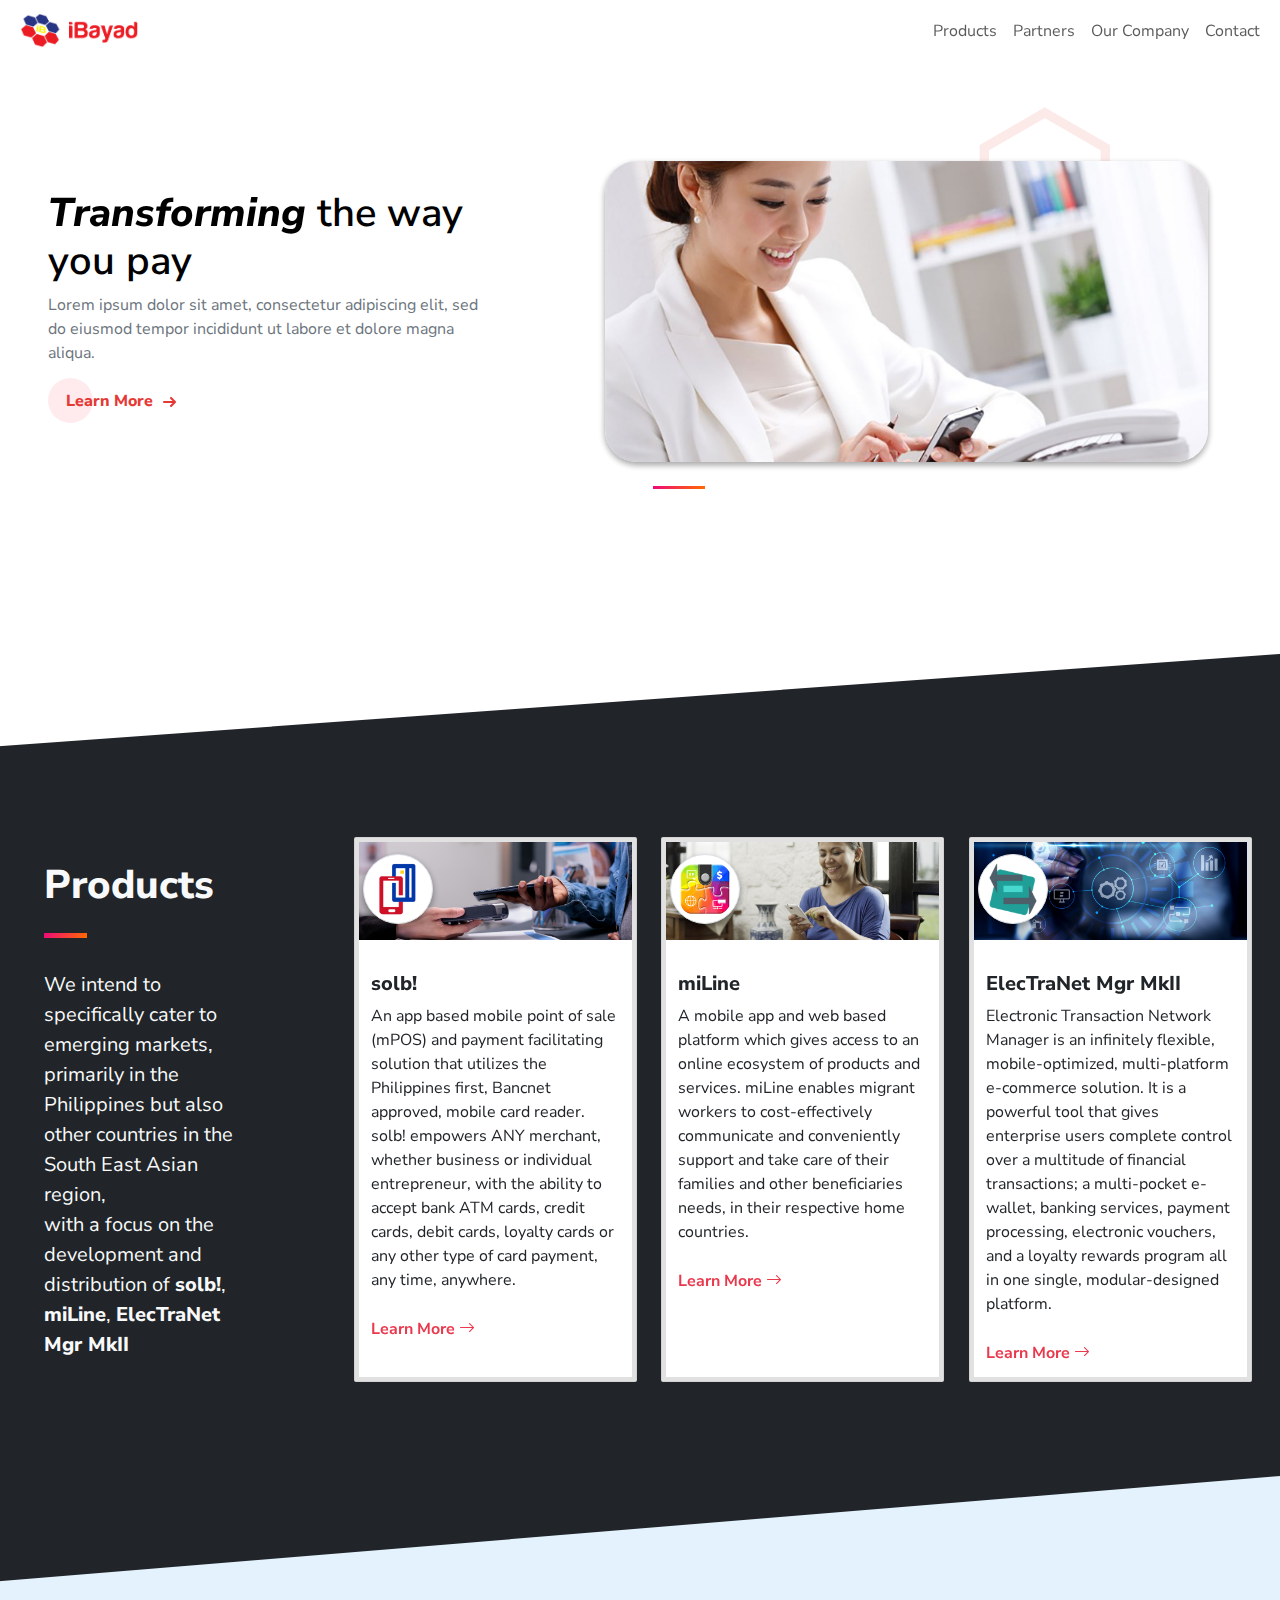
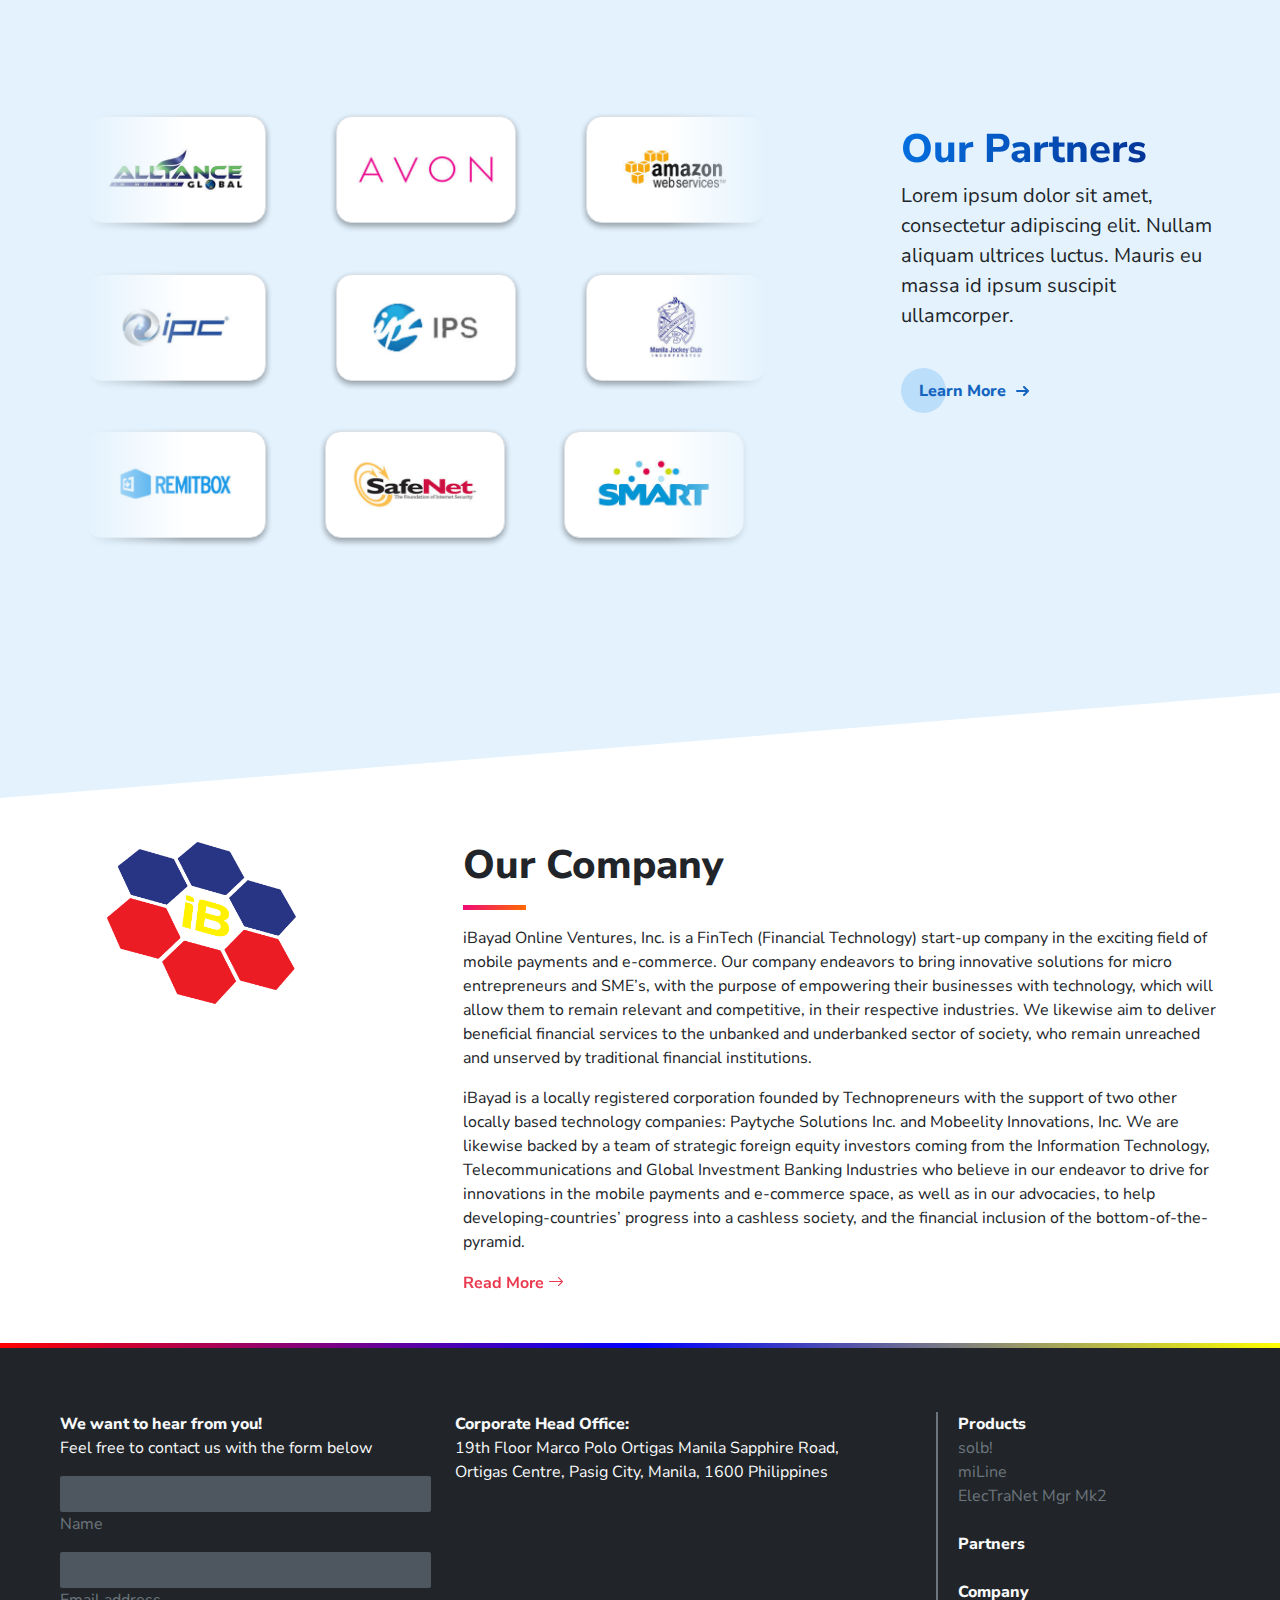
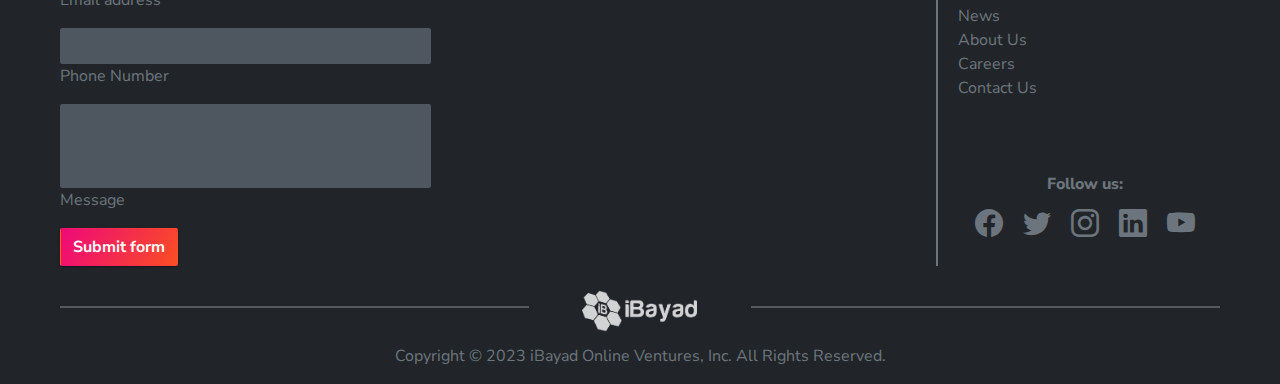
==== commit 77c5e447: "updates" ====
--- a/index.html
+++ b/index.html
@@ -151,13 +151,12 @@
             return false;
         });
     });
-
 </script>
 
 <nav class="navbar navbar-expand-lg navbar-light" style="background-color: transparent">
     <div class="container-fluid">
         <a class="navbar-brand px-2" href="index.html">
-            <img src="./assets/images/logo/ib-logo-w-text-black.png" alt="Bootstrap" height="45">
+            <img src="./assets/images/logo/ib-logo-new.png" alt="Bootstrap" height="35">
         </a>
         <button class="navbar-toggler border-0 d-flex d-lg-none flex-column justify-content-around collapsed" type="button" data-bs-toggle="collapse" data-bs-target="#navbarSupportedContent" aria-controls="navbarSupportedContent" aria-expanded="false" aria-label="Toggle navigation">
             <span class="toggler-icon top-bar"></span>
@@ -190,7 +189,7 @@
                 <h1 id="mainTxt" class="text-black ib-font-semibold"></h1>
                 <p id="subTxt" class="text-secondary"></p>
                 <div class="col mt-2">
-                    <a class="ib-link btn-learn-more"  href="#divProducts">
+                    <a class="ib-link btn-learn-more"  href="#divProducts" style="z-index: 100">
                         <span>Learn More</span>
                         <svg viewBox="0 0 13 10" height="10px" width="15px">
                             <path d="M1,5 L11,5"></path>
@@ -226,9 +225,9 @@
                 <!--                <img src="./assets/images/page/landing.jpg" class="img-fluid" alt="...">-->
             </div>
         </div>
-        <div class="ib-img-objects d-none d-md-block" style="opacity: .3"><img src="./assets/images/objects/polygon-scatter-haikei-red.svg" style="width: 10%;height: auto;position: absolute;bottom: 20px;z-index: 10;"></div>
+        <div class="ib-img-objects d-none d-md-block" style="opacity: .2"><img src="./assets/images/objects/polygon-scatter-haikei-red.svg" style="width: 10%;height: auto;position: absolute;bottom: 20px;z-index: 10;"></div>
         <div class="ib-img-objects d-none d-md-block" style="opacity: .1"><img src="./assets/images/objects/polygon-scatter-haikei-blue.svg" style="width: 15%;height: auto;position: absolute;bottom: 60px;left:70px;transform: rotate(180deg)"></div>
-        <div id="yellowHoneycomb" class="ib-img-objects d-none d-md-block" style="opacity: .2"><img src="./assets/images/objects/polygon-scatter-haikei-yellow.svg" style="width: 20%;height: auto;position: absolute;bottom: 60px;left: 5px"></div>
+        <div id="yellowHoneycomb" class="ib-img-objects d-none d-md-block" style="opacity: .1"><img src="./assets/images/objects/polygon-scatter-haikei-yellow.svg" style="width: 20%;height: auto;position: absolute;bottom: 60px;left: 10px"></div>
         <div class="px-0" style="min-height: 150px"></div>
     </div>
 </div>
@@ -565,7 +564,7 @@
     <div class="row py-5 h-100 " id="divCompany">
         <div class="col-sm-12 col-md-4">
             <div class="row justify-content-center">
-                <img src="./assets/images/logo/ibayad-logo.png" class="img-fluid w-50" alt="...">
+                <img src="./assets/images/logo/ibayad-logo-new.png" class="img-fluid w-50" alt="...">
             </div>
         </div>
         <div class="col-sm-12 col-md-8">
@@ -616,7 +615,7 @@
                     </div>
                 </form>
             </div>
-            <div class="col-md-5 mt-3">
+            <div class="col-md-5 mt-3 pe-md-4">
                 <p class="text-light">
                     <strong>Corporate Head Office:</strong><br>
                     19th Floor Marco Polo Ortigas Manila Sapphire Road, <br>Ortigas Centre, Pasig City, Manila, 1600 Philippines
--- a/assets/local/css/ib-styling.css
+++ b/assets/local/css/ib-styling.css
@@ -322,6 +322,7 @@
     bottom: 25px;
     right: 25px;
     display: none;
+    z-index: 100;
 }
 
 /*Media Queries*/
--- a/assets/local/css/ib-svg-dividers.css
+++ b/assets/local/css/ib-svg-dividers.css
@@ -78,23 +78,24 @@
 
 
 /*PARTNERS PAGE DIVIDER*/
-.custom-shape-divider-bottom-1685690633 {
+.custom-shape-divider-bottom-1687427099 {
     position: absolute;
     bottom: 0;
     left: 0;
     width: 100%;
     overflow: hidden;
     line-height: 0;
+    transform: rotate(180deg);
 }
 
-.custom-shape-divider-bottom-1685690633 svg {
+.custom-shape-divider-bottom-1687427099 svg {
     position: relative;
     display: block;
-    width: calc(117% + 1.3px);
-    height: 112px;
+    width: calc(100% + 1.3px);
+    height: 92px;
 }
 
-.custom-shape-divider-bottom-1685690633 .shape-fill {
+.custom-shape-divider-bottom-1687427099 .shape-fill {
     fill: #E3F2FD;
 }
 /*END*/
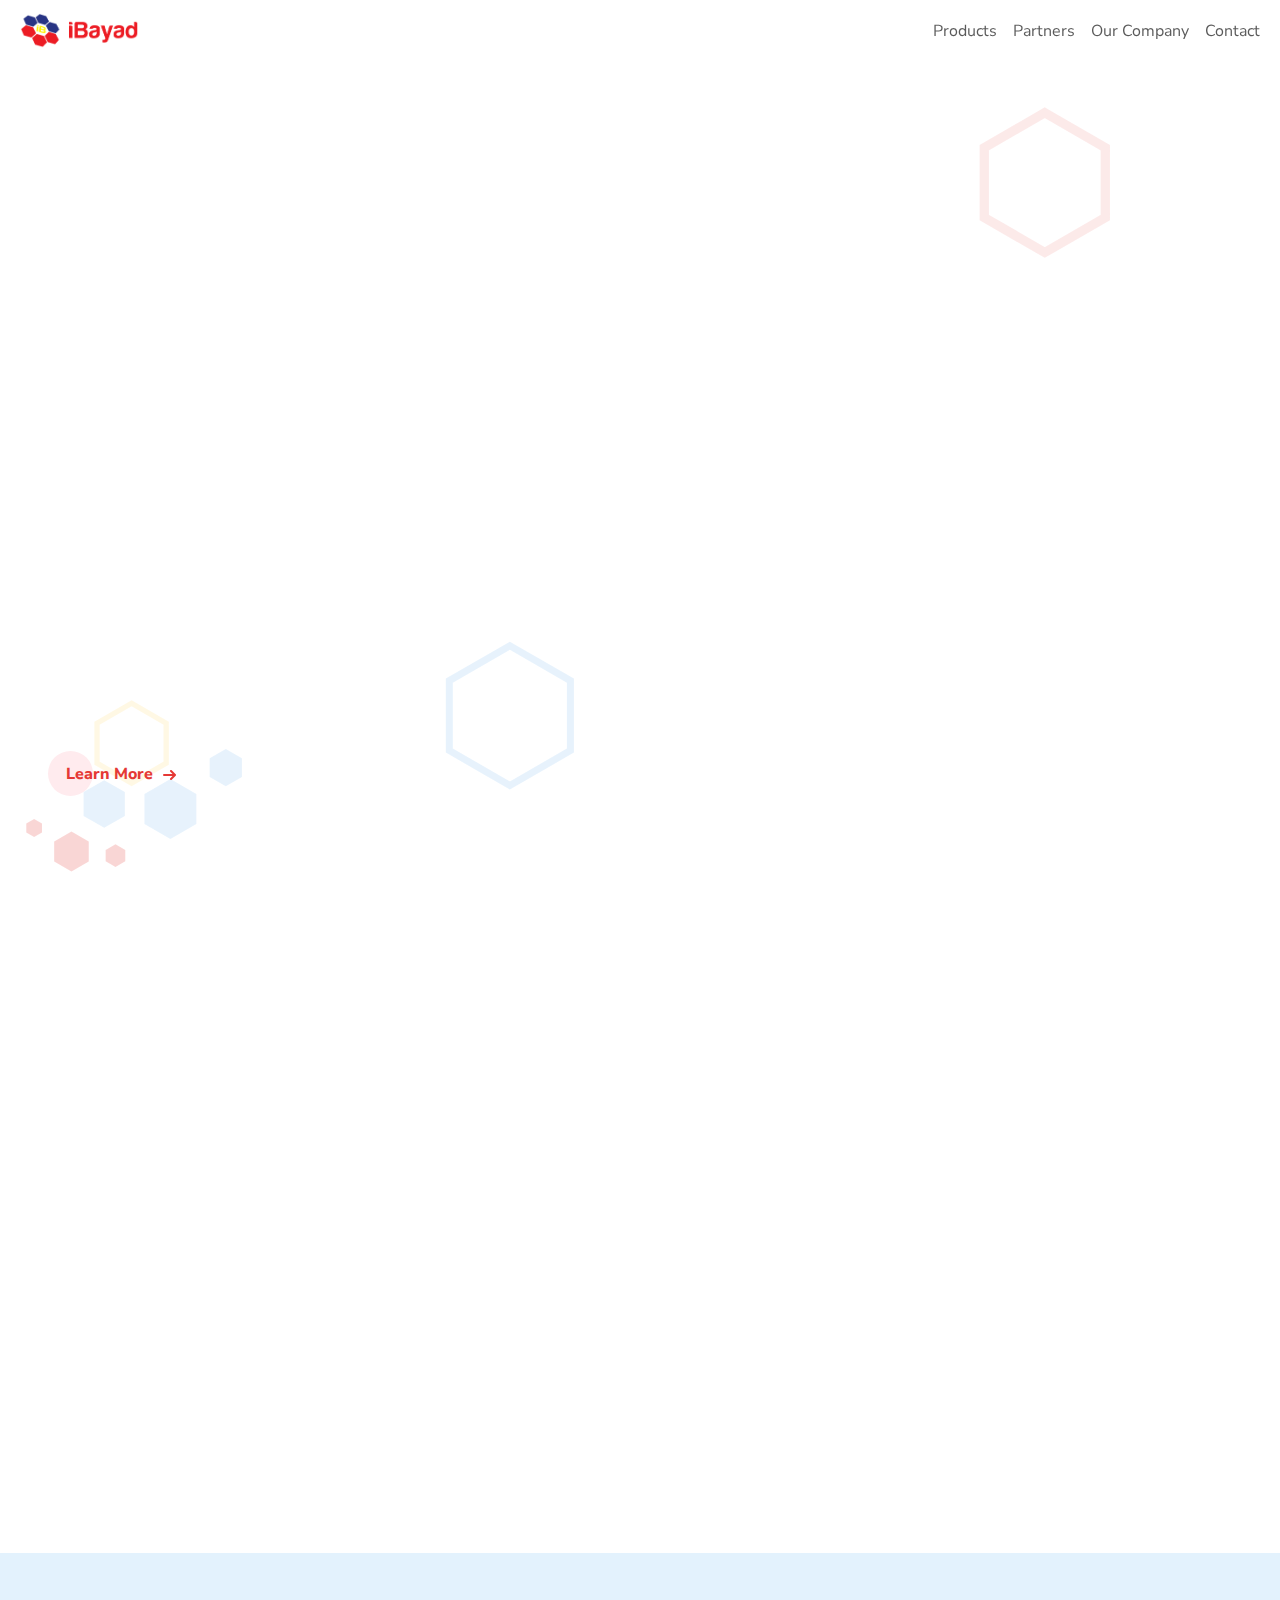
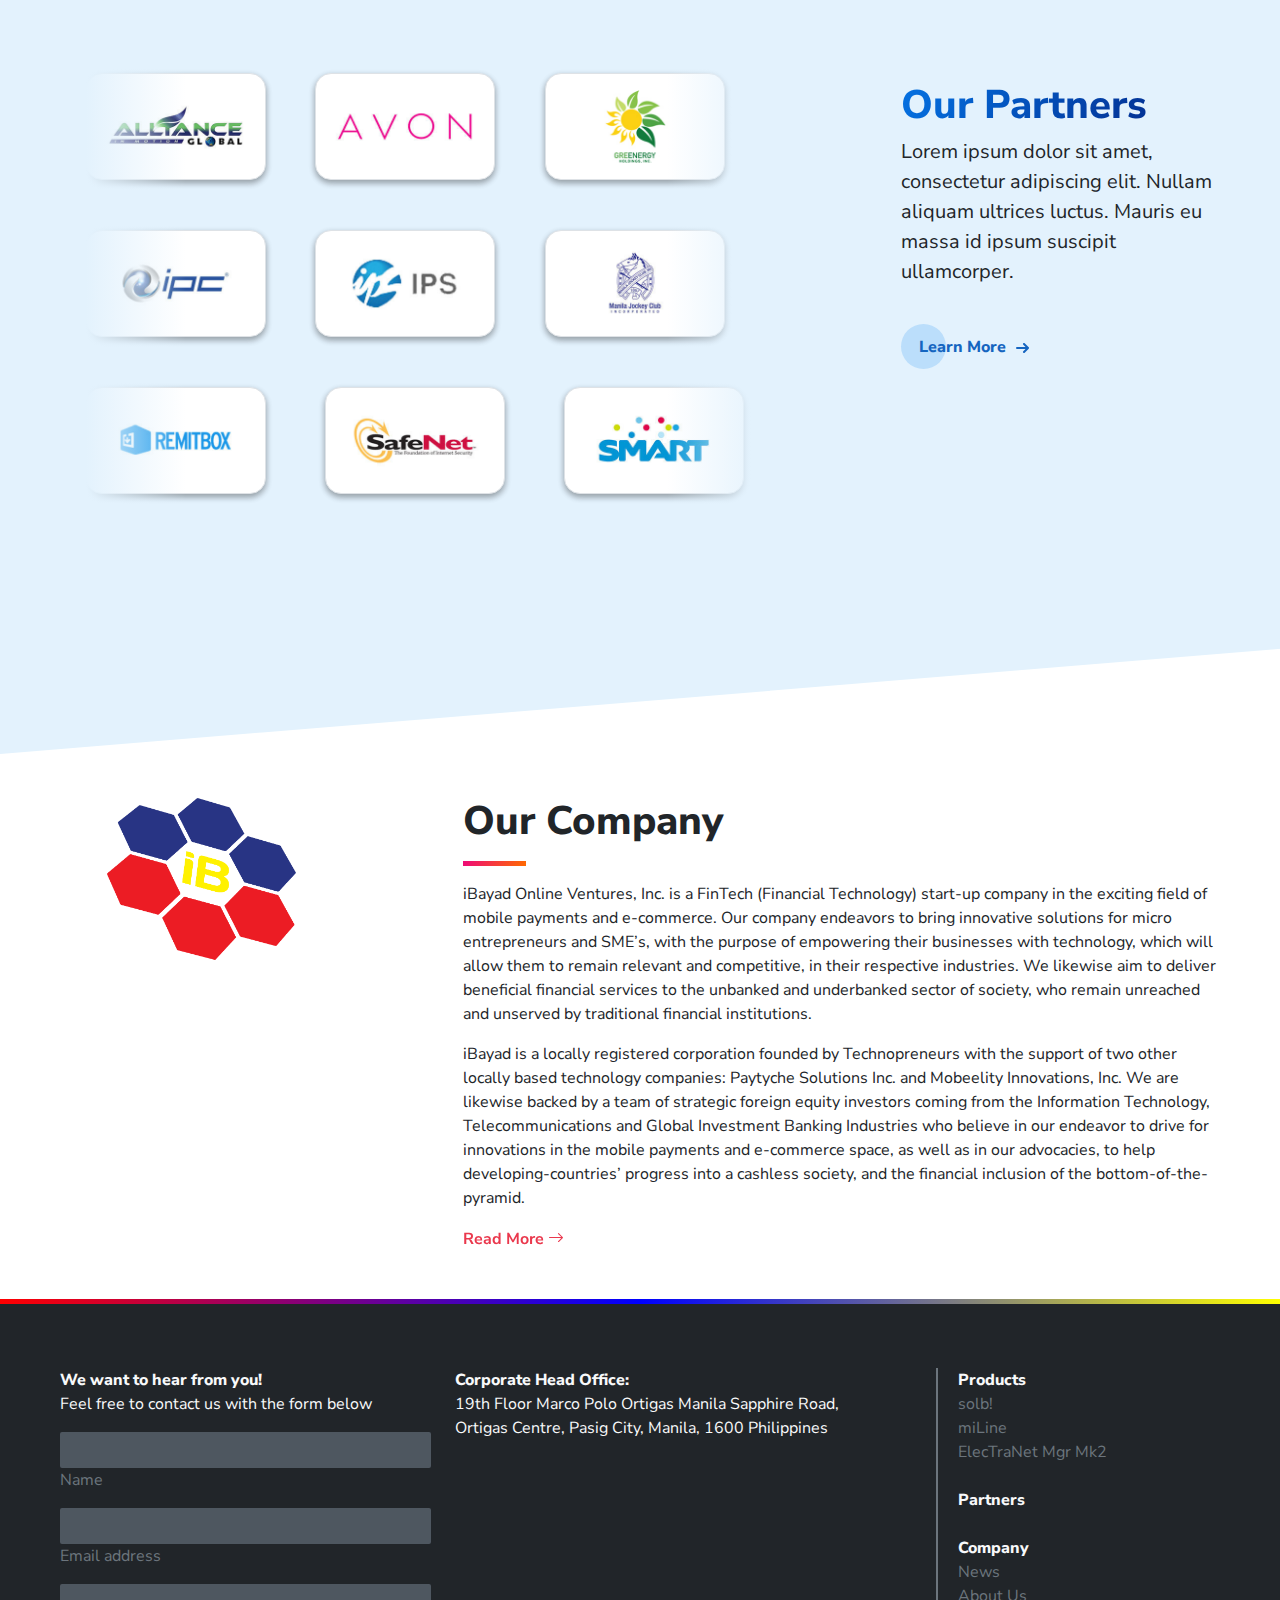
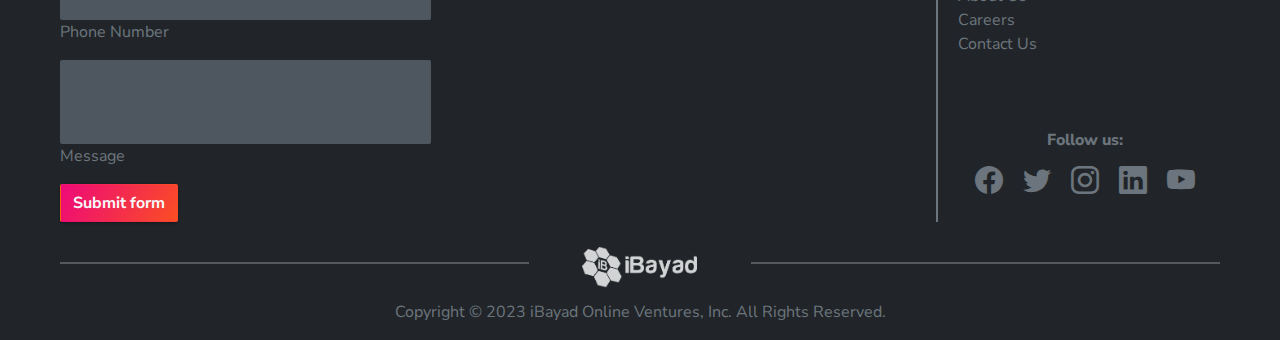
==== commit 9eb5db6c: "updates" ====
--- a/index.html
+++ b/index.html
@@ -25,6 +25,11 @@
     <script src="./assets/thirdparty/jquery.textillate.js"></script>
     <script src="./assets/thirdparty/isotope.pkgd.min.js"></script>
 
+
+    <script src="./assets/thirdparty/js/sha256.js"></script>
+    <script src="./assets/thirdparty/js/enc-base64-min.js"></script>
+
+
     <script src="./assets/thirdparty/imakewebthings-waypoints-34d9f6d/lib/noframework.waypoints.min.js"></script>
     <script src="./assets/thirdparty/splide-4.1.3/dist/js/splide.min.js"></script>
     <style>
@@ -37,6 +42,13 @@
     var defaultHeader = '<strong class="tlt" style="font-style: italic"><i>Transforming</i></strong> the way you pay';
     var defaultSubheader = 'Lorem ipsum dolor sit amet, consectetur adipiscing elit, sed do eiusmod tempor incididunt ut labore et dolore magna aliqua.';
     $(document).ready(function() {
+
+        let str = 'Qwerty12345';
+        let token = '1909351183649e40a6962941.14663076';
+
+        console.log("enc 0 "+CryptoJS.SHA256(CryptoJS.SHA256(str).toString(CryptoJS.enc.Base64)+token).toString(CryptoJS.enc.Base64));
+        console.log("enc 1 "+CryptoJS.SHA256(str).toString(CryptoJS.enc.Base64));
+
         $("#mainTxt").html(defaultHeader);
         $("#subTxt").html(defaultSubheader);
         initTextillate();
@@ -320,6 +332,9 @@
             <img class="img-thumbnail rounded-4 ib-shadow ib-partner-logo-card" src="./assets/images/partners/partners-logo-avon-300x150.jpg" alt="Avon" width="300" height="150" loading="lazy">
         </div>
         <div class="slide">
+            <img class="img-thumbnail rounded-4 ib-shadow ib-partner-logo-card" src="./assets/images/partners/partners-logo-ghi-300x150.jpg" alt="Bayad Center" width="300" height="150" loading="lazy">
+        </div>
+        <div class="slide">
             <img class="img-thumbnail rounded-4 ib-shadow ib-partner-logo-card" src="./assets/images/partners/partners-logo-amazon-web-services-300x150.jpg" alt="Amazon Web Services" width="300" height="150" loading="lazy">
         </div>
         <div class="slide">
@@ -353,7 +368,9 @@
         <div class="slide">
             <img class="img-thumbnail rounded-4 ib-shadow ib-partner-logo-card" src="./assets/images/partners/partners-logo-avon-300x150.jpg" alt="Avon" width="300" height="150" loading="lazy">
         </div>
-
+        <div class="slide">
+            <img class="img-thumbnail rounded-4 ib-shadow ib-partner-logo-card" src="./assets/images/partners/partners-logo-ghi-300x150.jpg" alt="Bayad Center" width="300" height="150" loading="lazy">
+        </div>
         <div class="slide">
             <img class="img-thumbnail rounded-4 ib-shadow ib-partner-logo-card" src="./assets/images/partners/partners-logo-amazon-web-services-300x150.jpg" alt="Amazon Web Services" width="300" height="150" loading="lazy">
         </div>
@@ -407,6 +424,9 @@
             <img class="img-thumbnail rounded-4 ib-shadow ib-partner-logo-card" src="./assets/images/partners/partners-logo-nexmo-300x150.jpg" alt="Nexmo" width="300" height="150" loading="lazy">
         </div>
         <div class="slide">
+            <img class="img-thumbnail rounded-4 ib-shadow ib-partner-logo-card" src="./assets/images/partners/partners-logo-makati-city-300x150.jpg" alt="Bayad Center" width="300" height="150" loading="lazy">
+        </div>
+        <div class="slide">
             <img class="img-thumbnail rounded-4 ib-shadow ib-partner-logo-card" src="./assets/images/partners/partners-logo-paymaya-300x150.jpg" alt="Paymaya" width="300" height="150" loading="lazy">
         </div>
         <div class="slide">
@@ -439,6 +459,9 @@
         </div>
         <div class="slide">
             <img class="img-thumbnail rounded-4 ib-shadow ib-partner-logo-card" src="./assets/images/partners/partners-logo-nexmo-300x150.jpg" alt="Nexmo" width="300" height="150" loading="lazy">
+        </div>
+        <div class="slide">
+            <img class="img-thumbnail rounded-4 ib-shadow ib-partner-logo-card" src="./assets/images/partners/partners-logo-makati-city-300x150.jpg" alt="Bayad Center" width="300" height="150" loading="lazy">
         </div>
         <div class="slide">
             <img class="img-thumbnail rounded-4 ib-shadow ib-partner-logo-card" src="./assets/images/partners/partners-logo-paymaya-300x150.jpg" alt="Paymaya" width="300" height="150" loading="lazy">
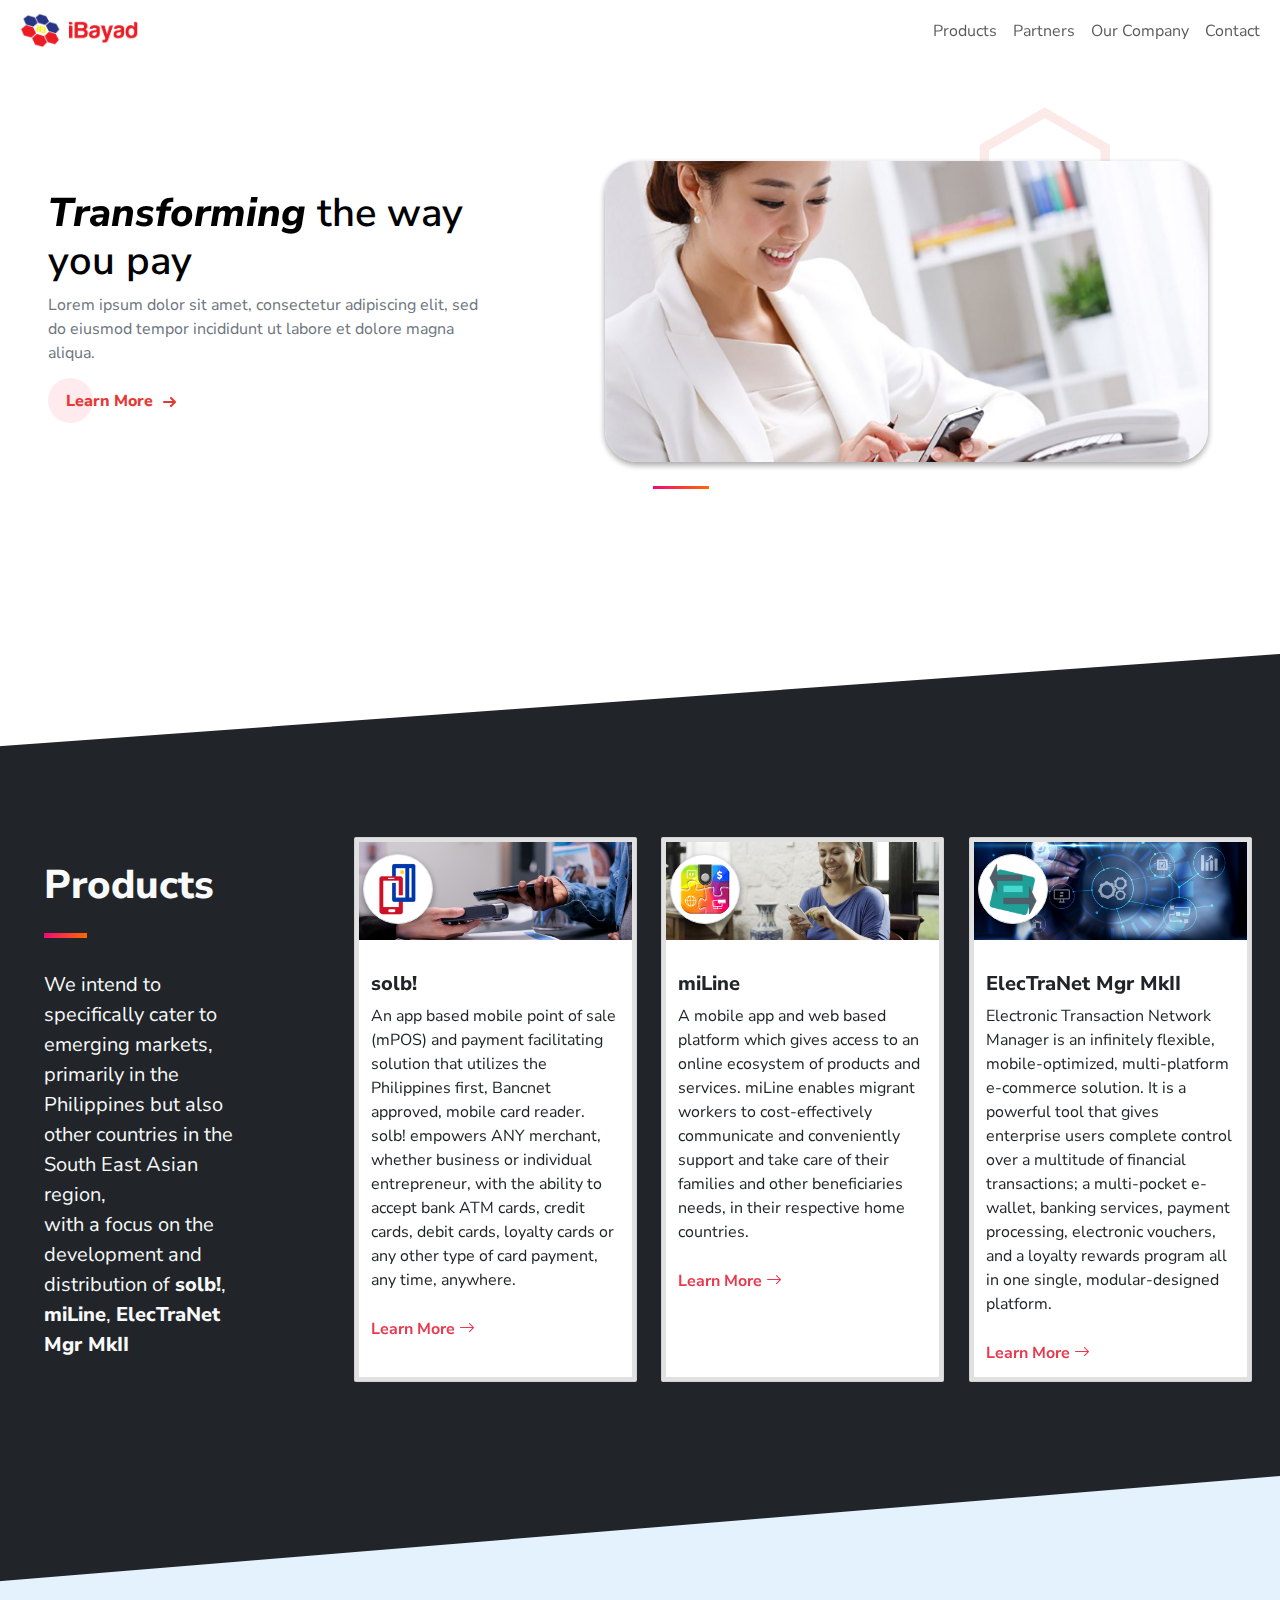
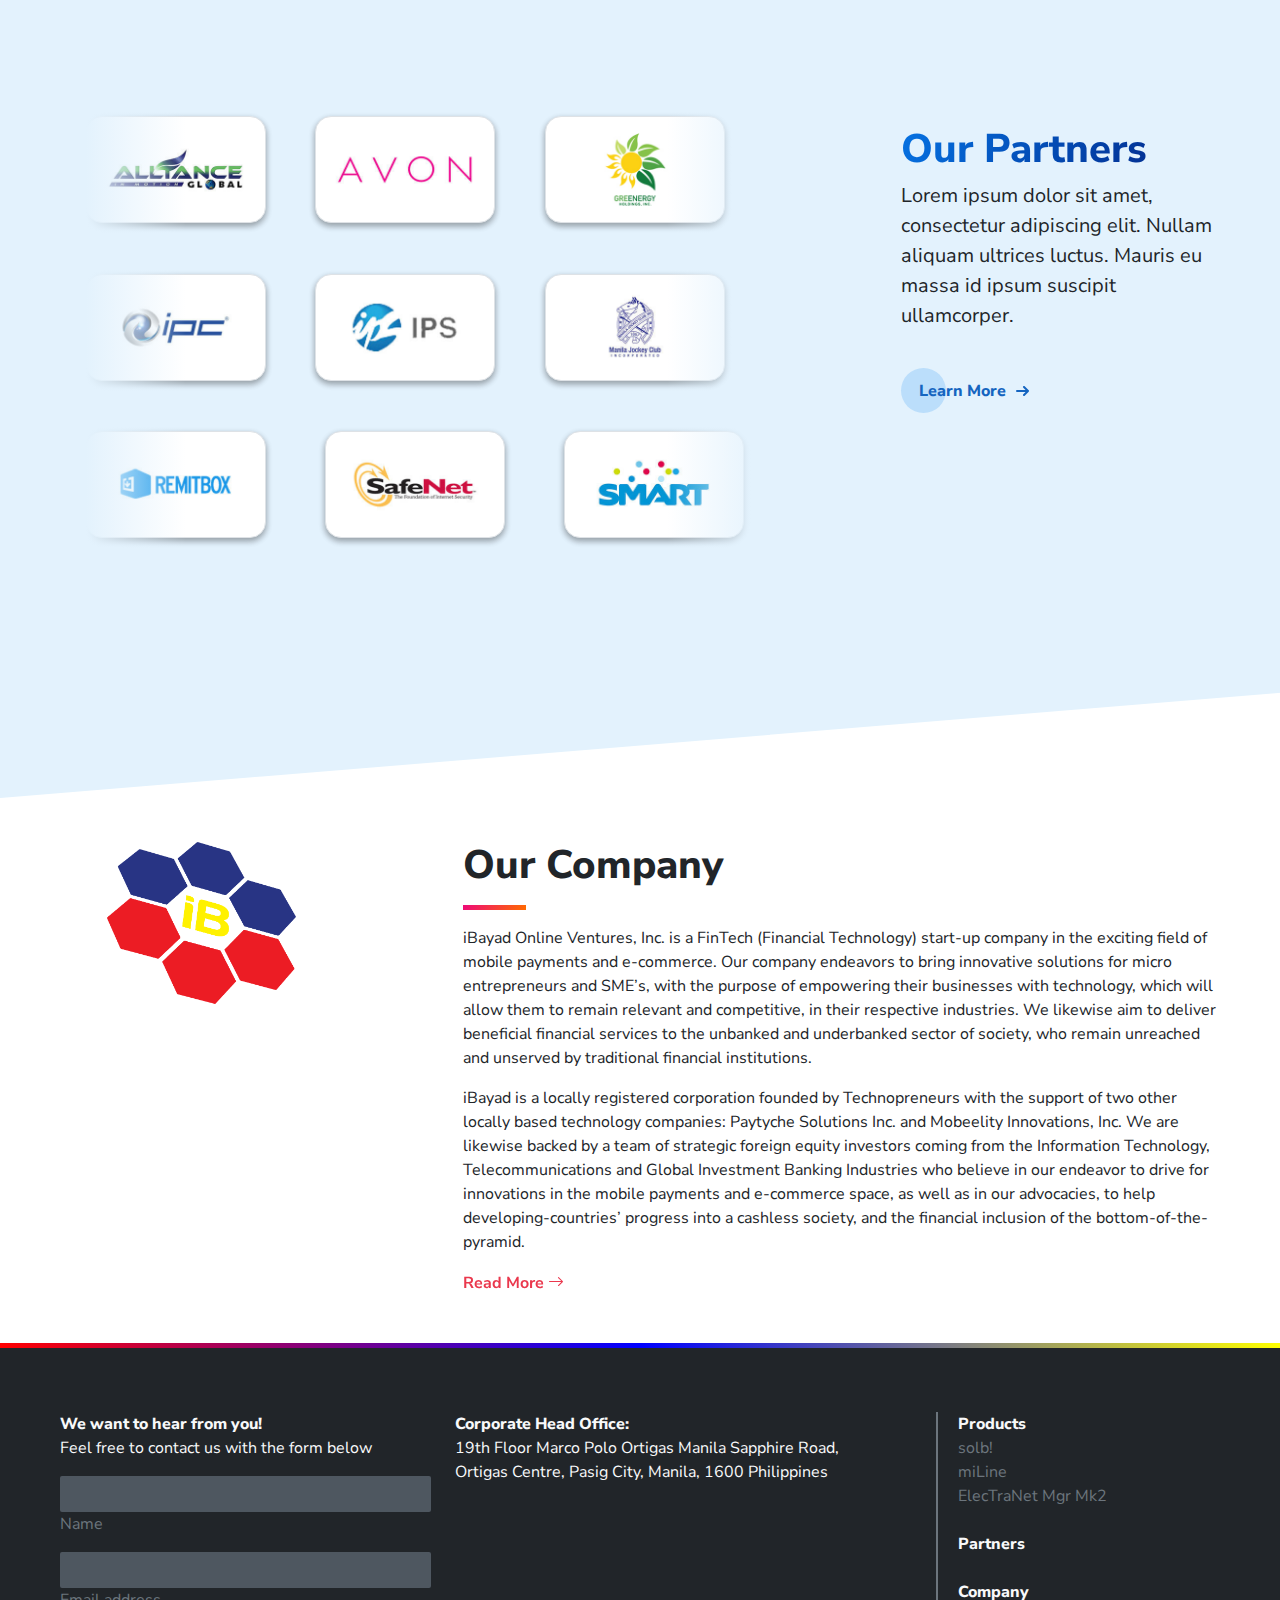
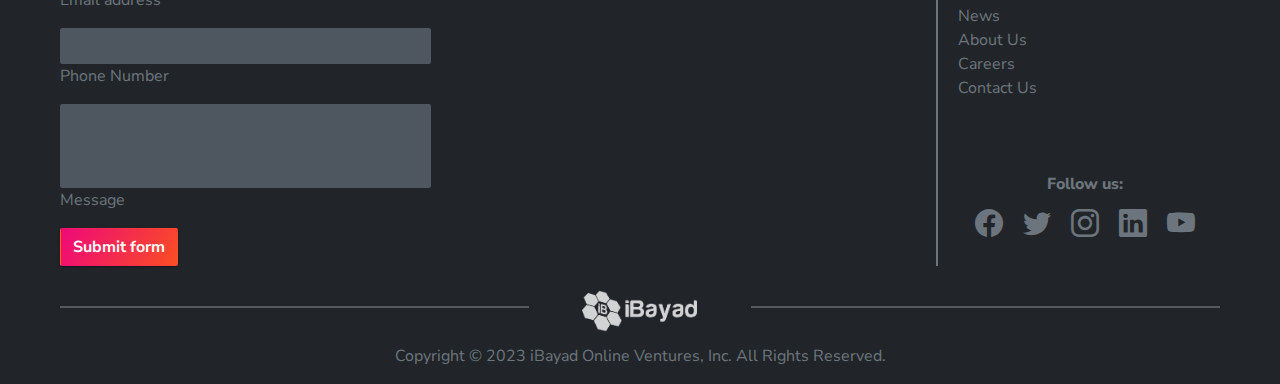
==== commit 8c1e2b61: "no message" ====
--- a/index.html
+++ b/index.html
@@ -26,8 +26,8 @@
     <script src="./assets/thirdparty/isotope.pkgd.min.js"></script>
 
 
-    <script src="./assets/thirdparty/js/sha256.js"></script>
-    <script src="./assets/thirdparty/js/enc-base64-min.js"></script>
+    <!--<script src="./assets/thirdparty/js/sha256.js"></script>-->
+    <!--<script src="./assets/thirdparty/js/enc-base64-min.js"></script>-->
 
 
     <script src="./assets/thirdparty/imakewebthings-waypoints-34d9f6d/lib/noframework.waypoints.min.js"></script>
@@ -43,11 +43,11 @@
     var defaultSubheader = 'Lorem ipsum dolor sit amet, consectetur adipiscing elit, sed do eiusmod tempor incididunt ut labore et dolore magna aliqua.';
     $(document).ready(function() {
 
-        let str = 'Qwerty12345';
-        let token = '1909351183649e40a6962941.14663076';
-
-        console.log("enc 0 "+CryptoJS.SHA256(CryptoJS.SHA256(str).toString(CryptoJS.enc.Base64)+token).toString(CryptoJS.enc.Base64));
-        console.log("enc 1 "+CryptoJS.SHA256(str).toString(CryptoJS.enc.Base64));
+//        let str = 'Qwerty12345';
+//        let token = '1909351183649e40a6962941.14663076';
+//
+//        console.log("enc 0 "+CryptoJS.SHA256(CryptoJS.SHA256(str).toString(CryptoJS.enc.Base64)+token).toString(CryptoJS.enc.Base64));
+//        console.log("enc 1 "+CryptoJS.SHA256(str).toString(CryptoJS.enc.Base64));
 
         $("#mainTxt").html(defaultHeader);
         $("#subTxt").html(defaultSubheader);
